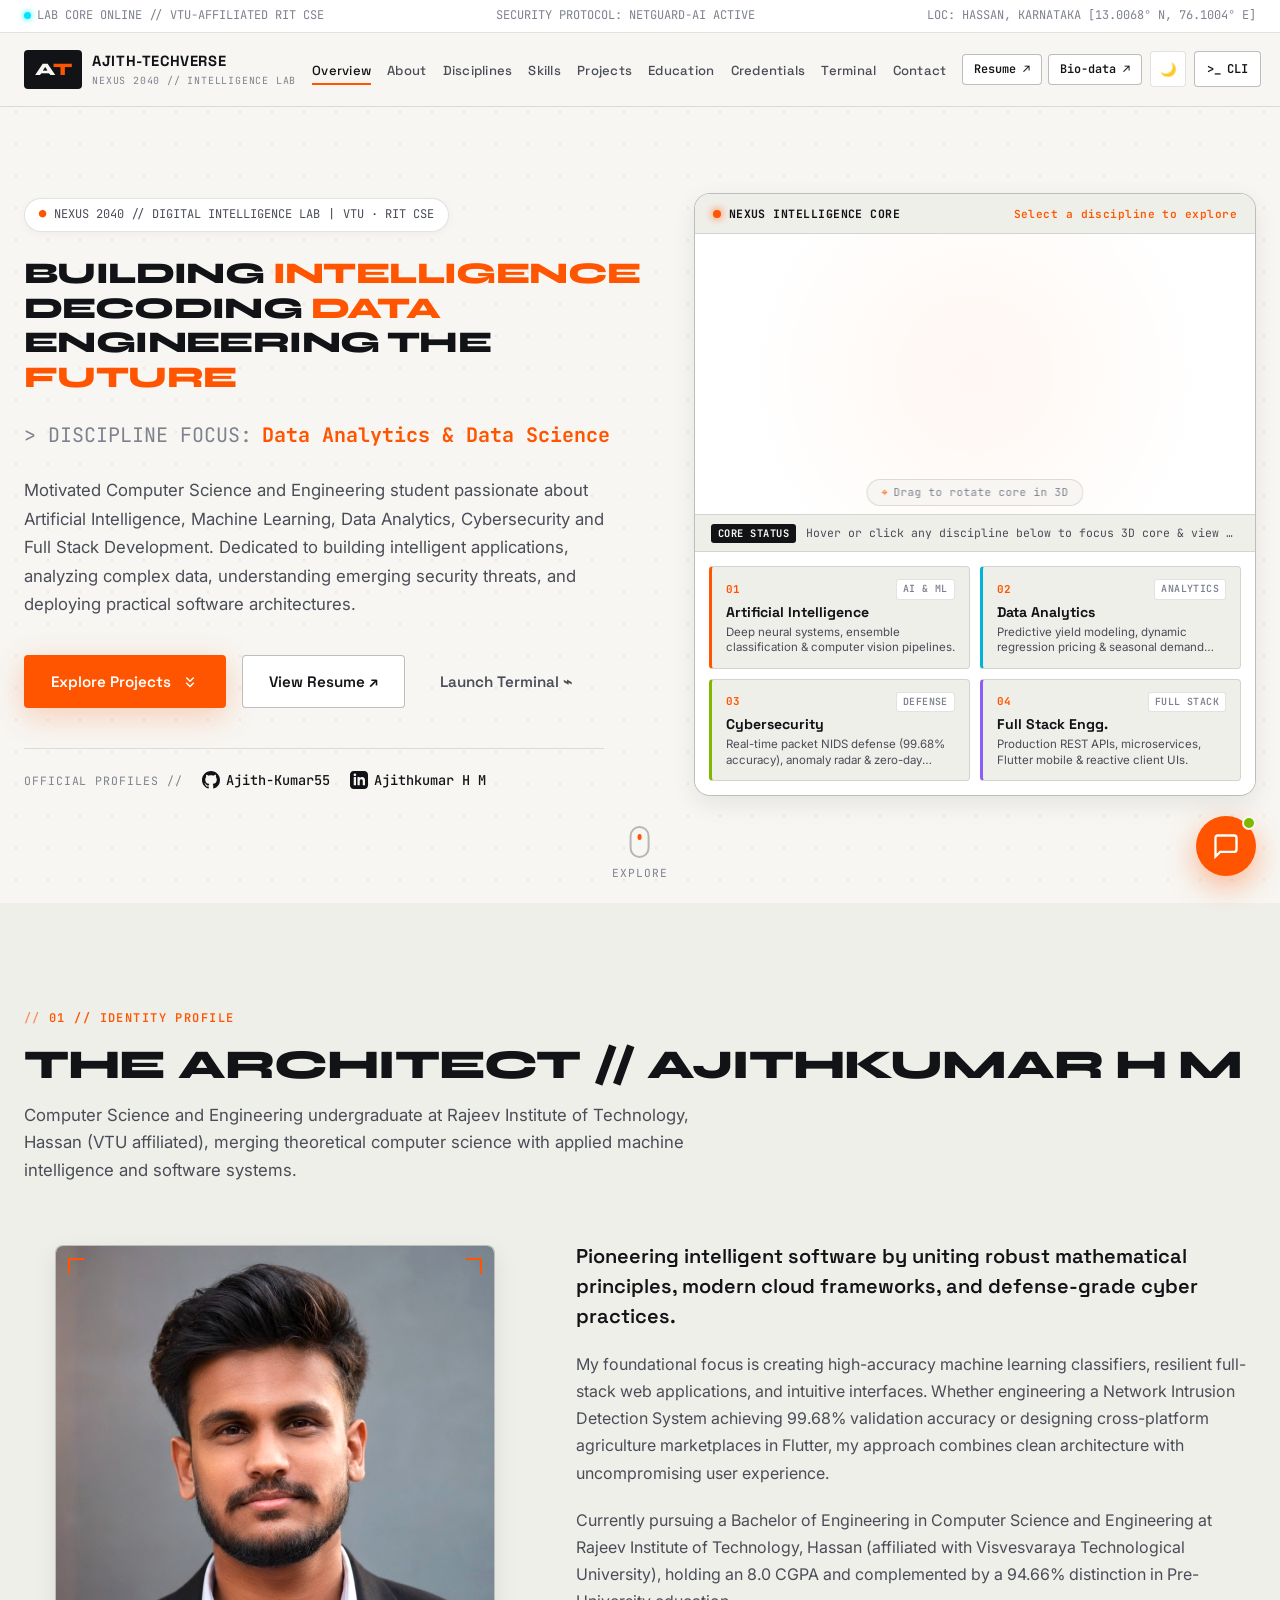
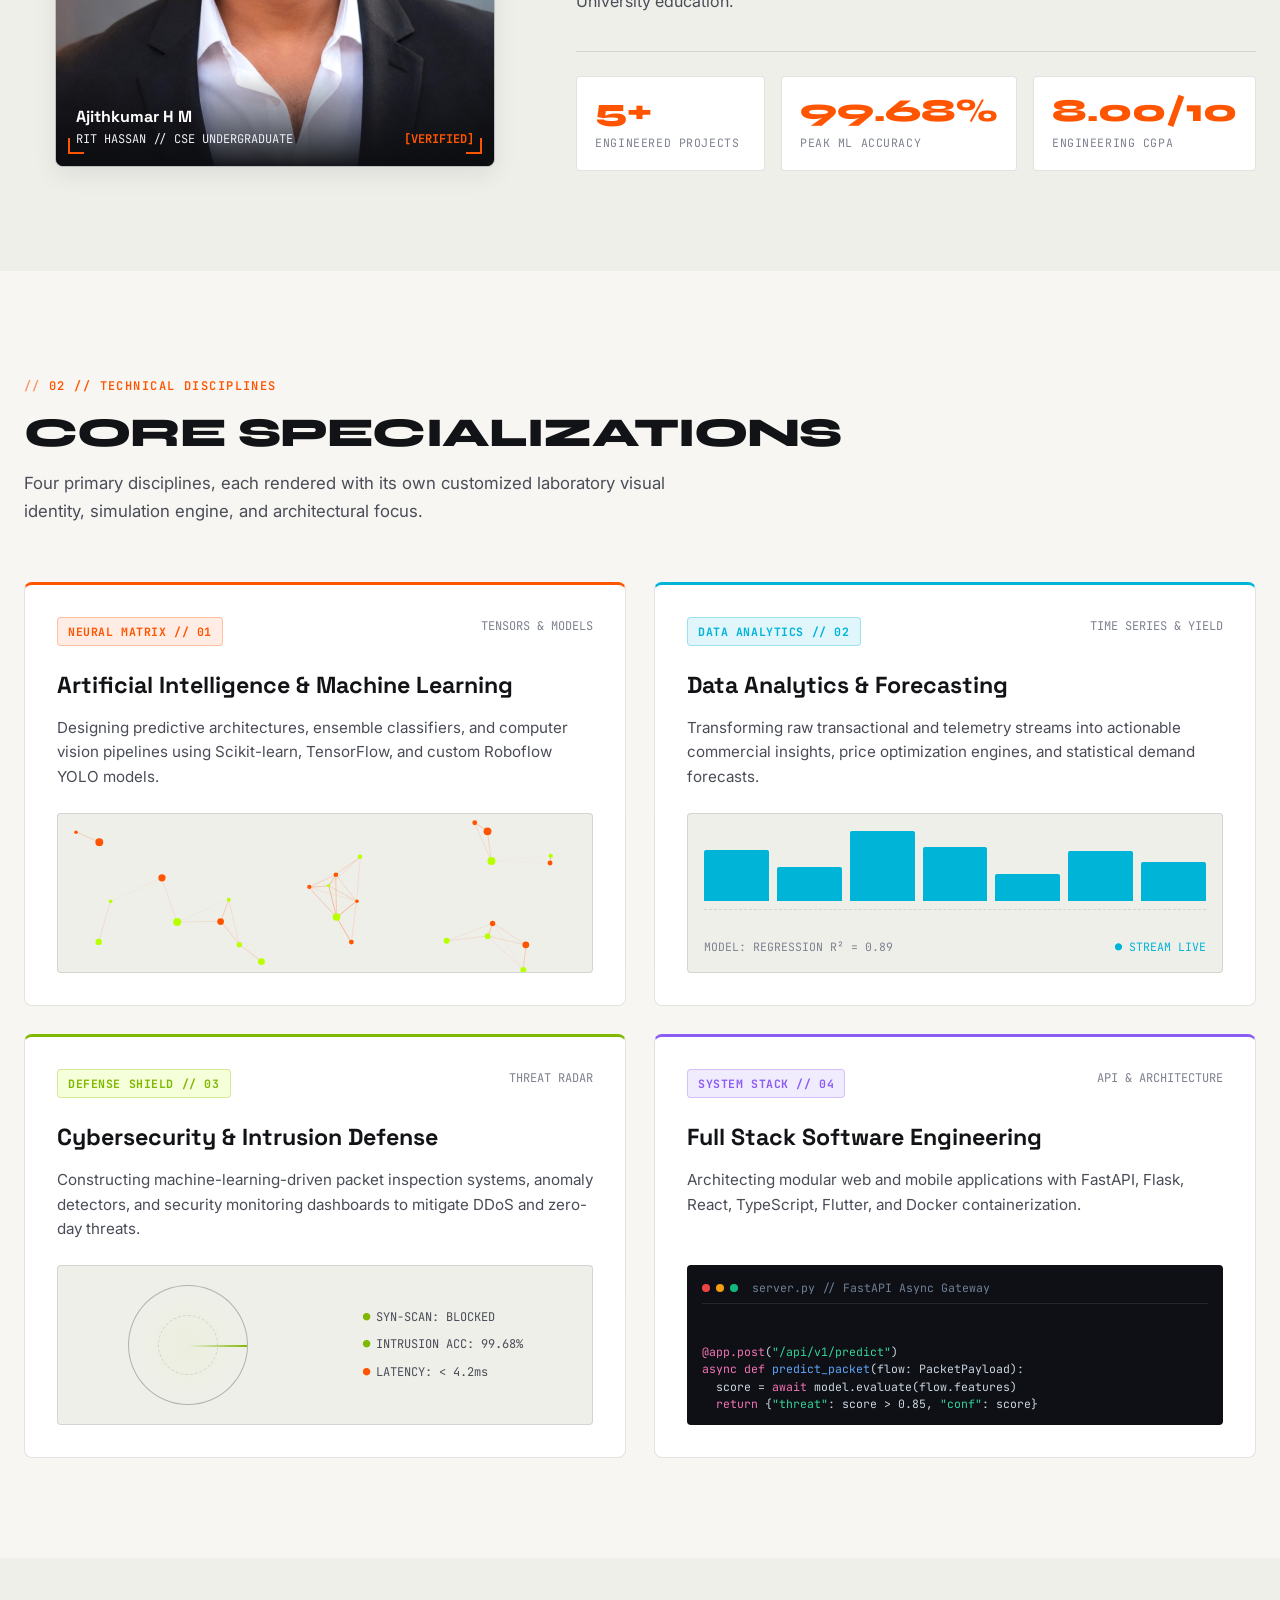
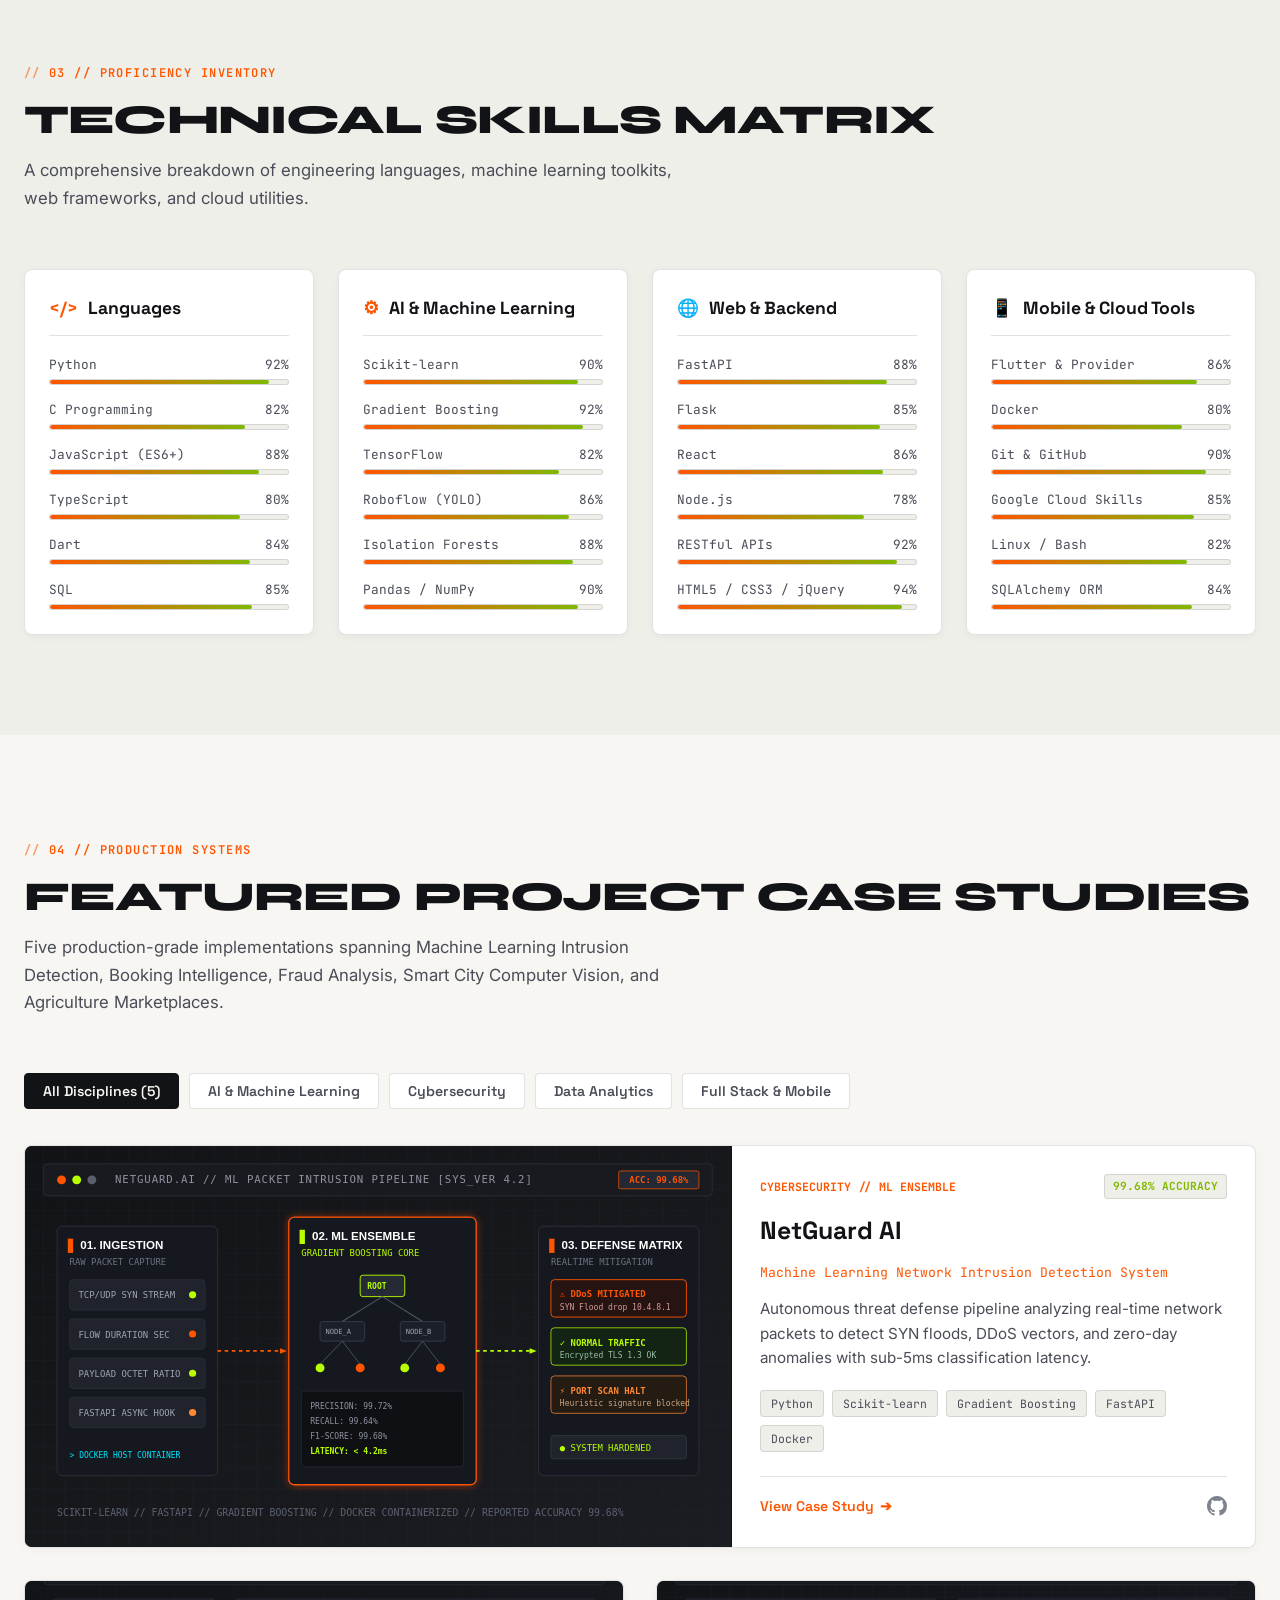
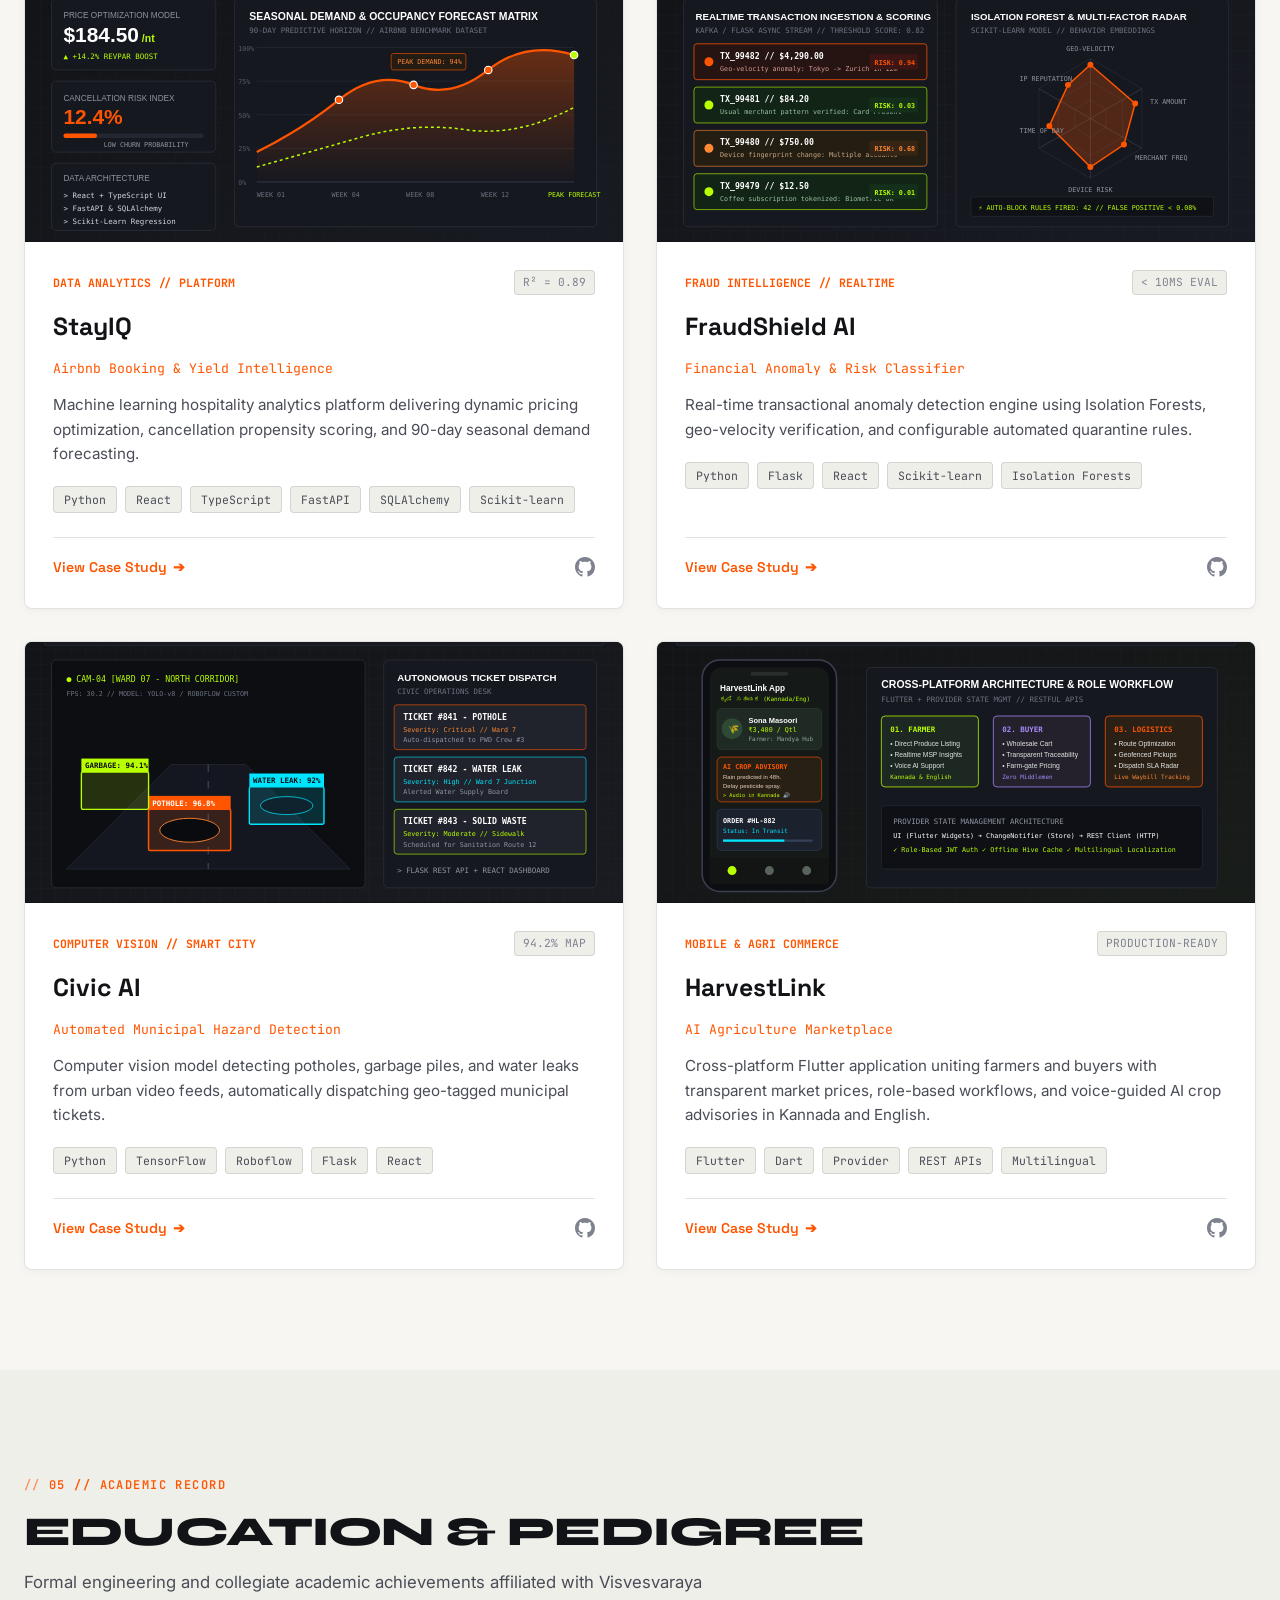
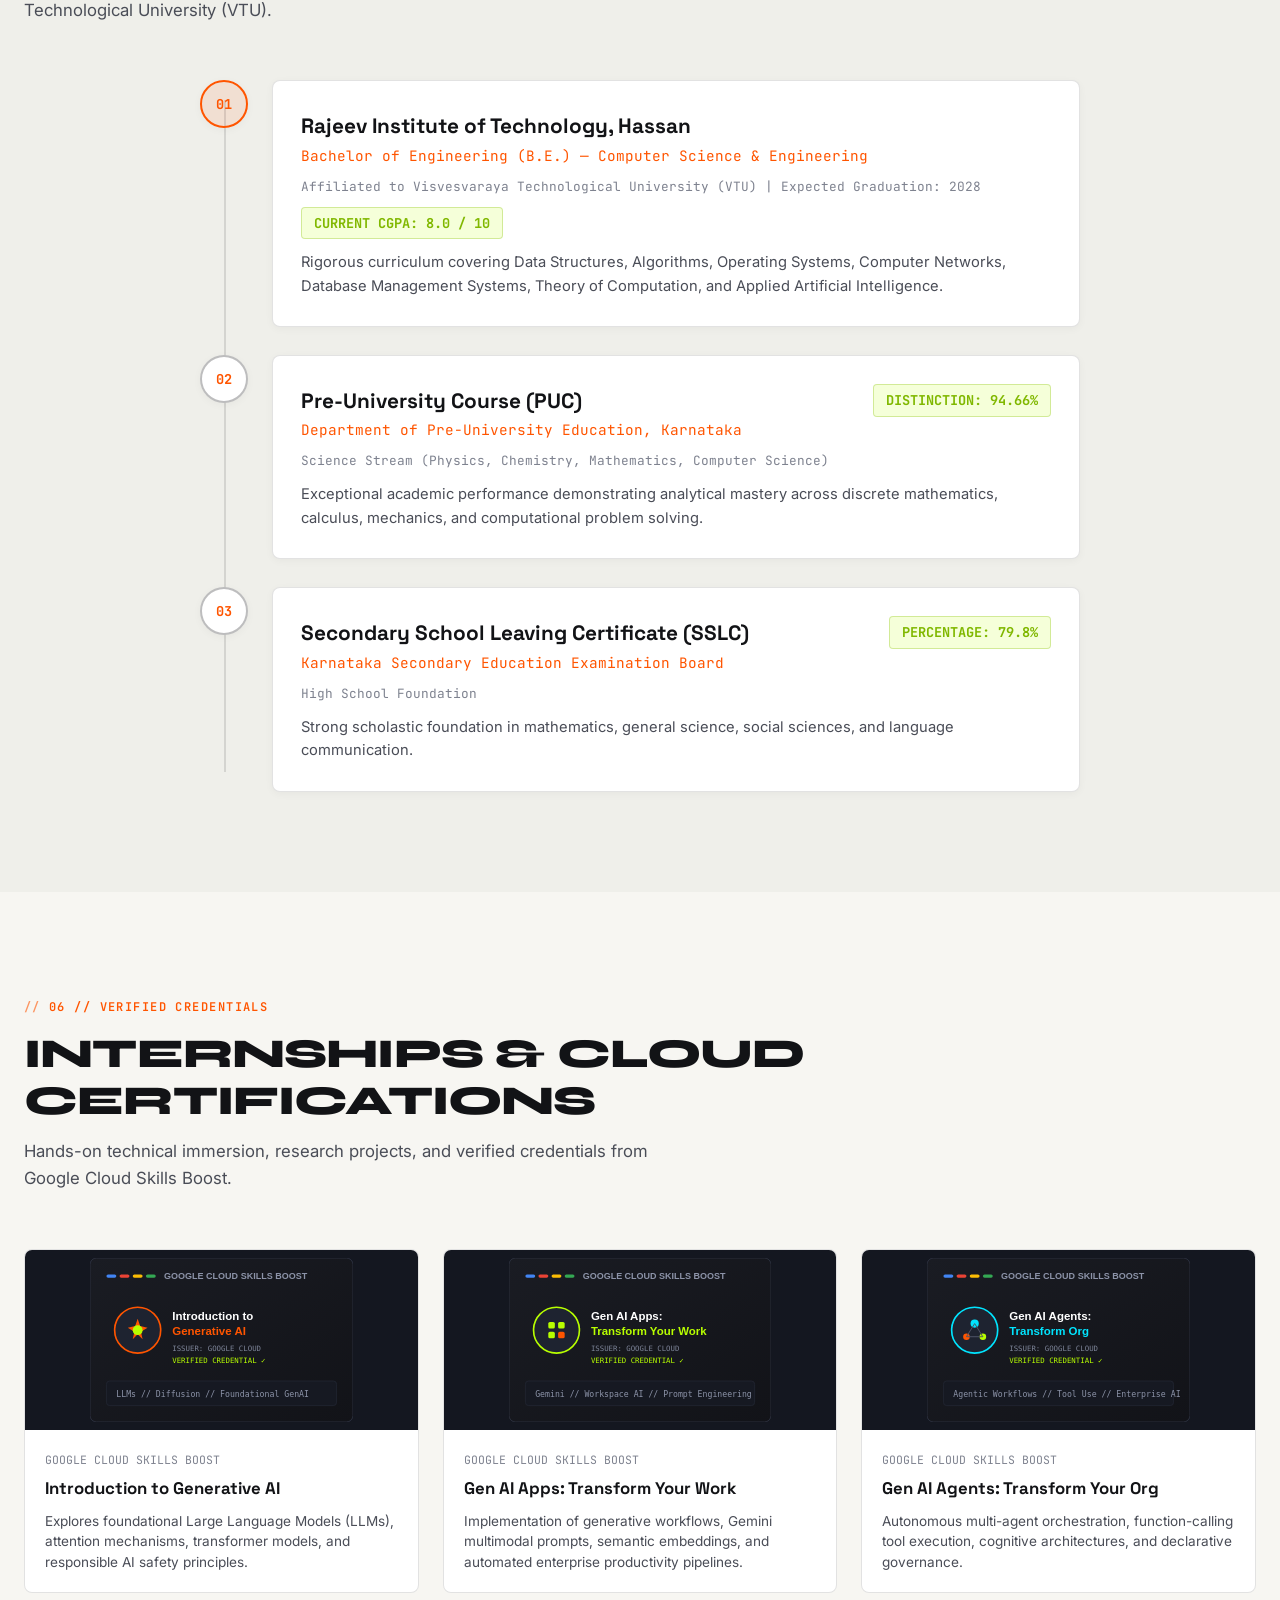
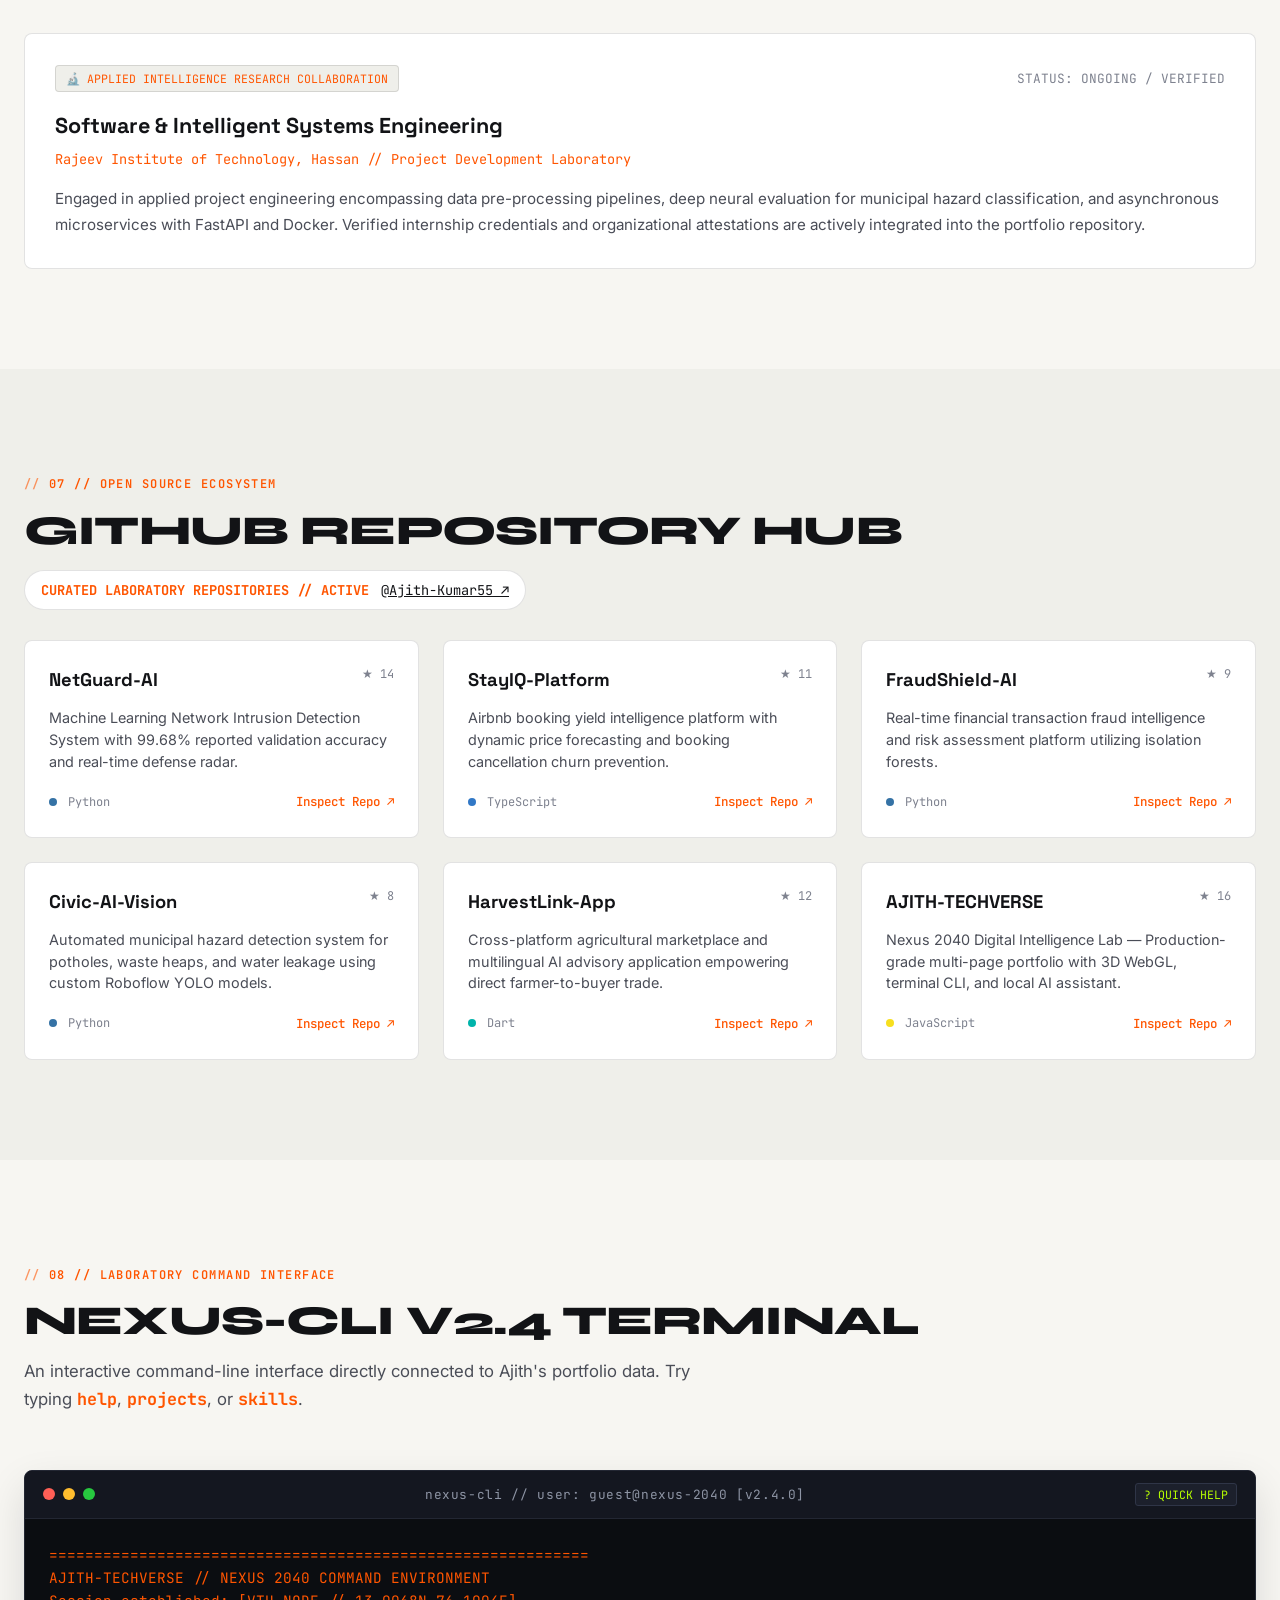
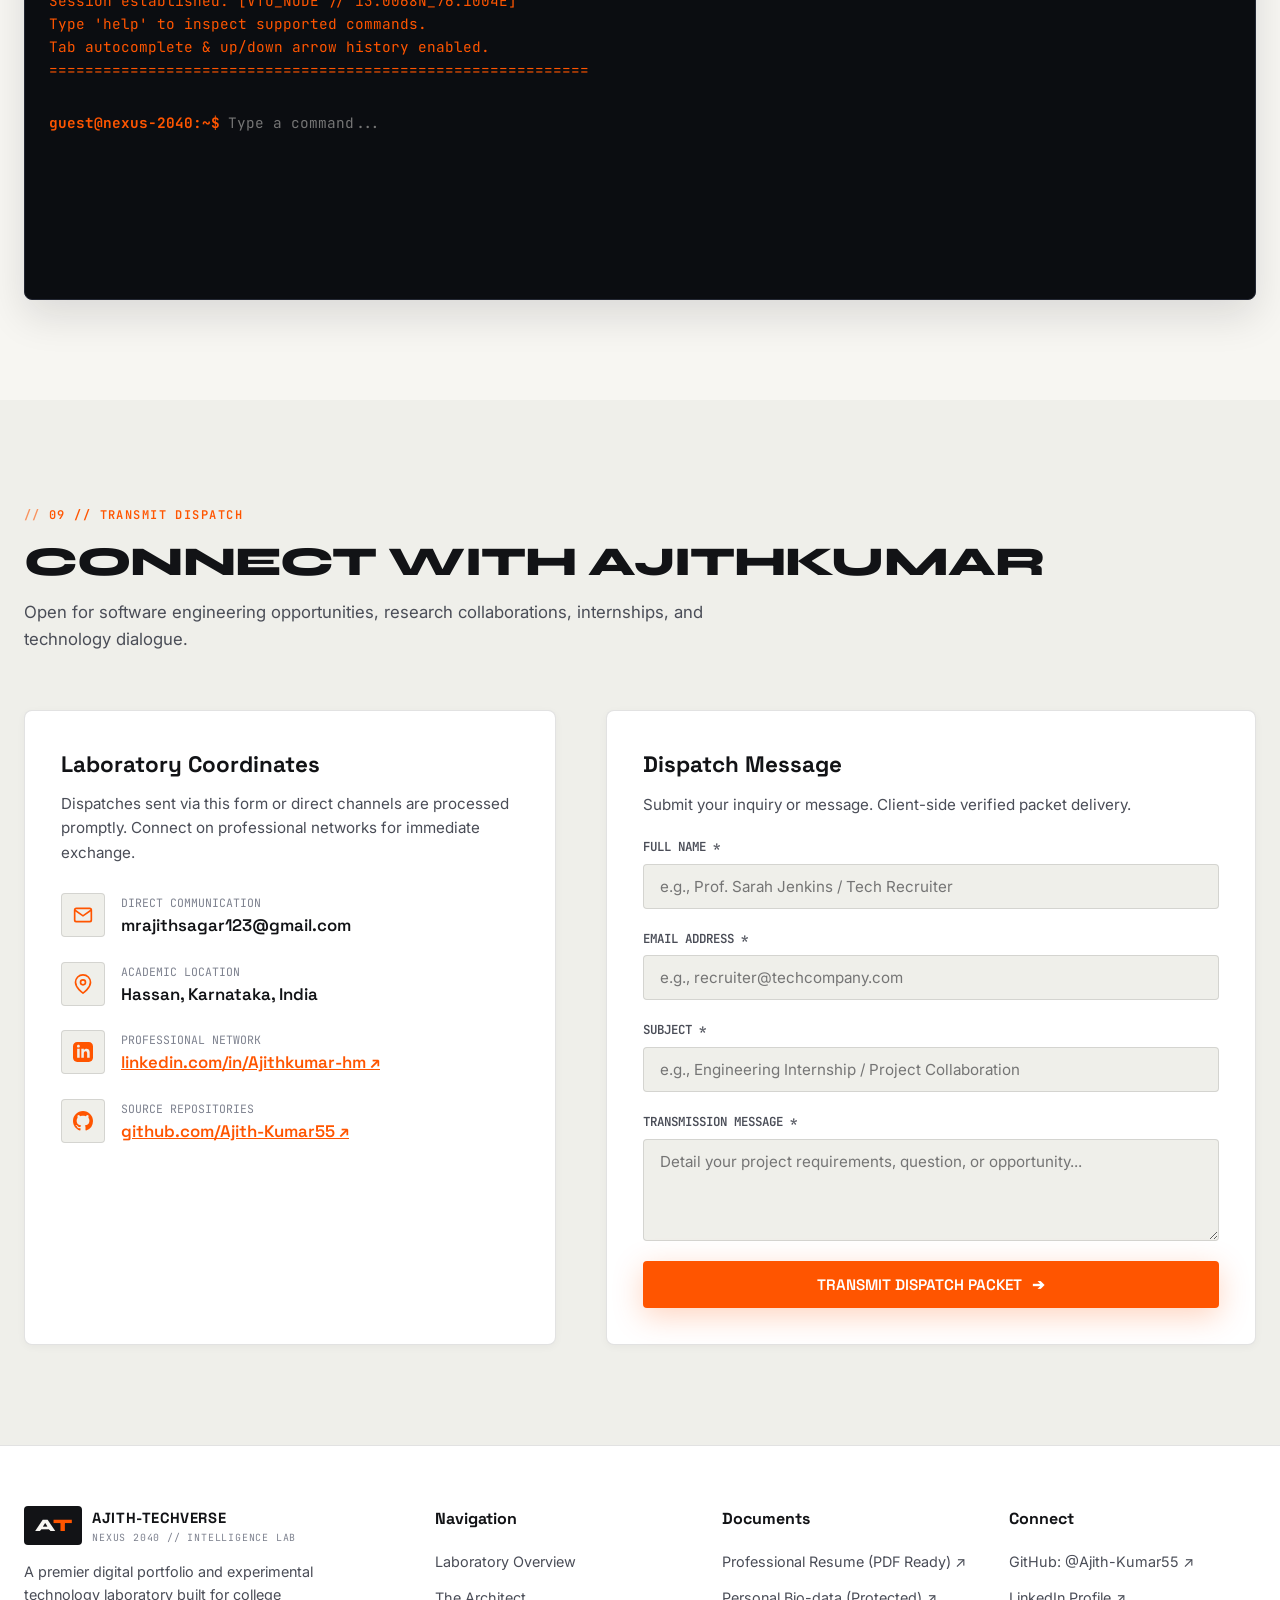
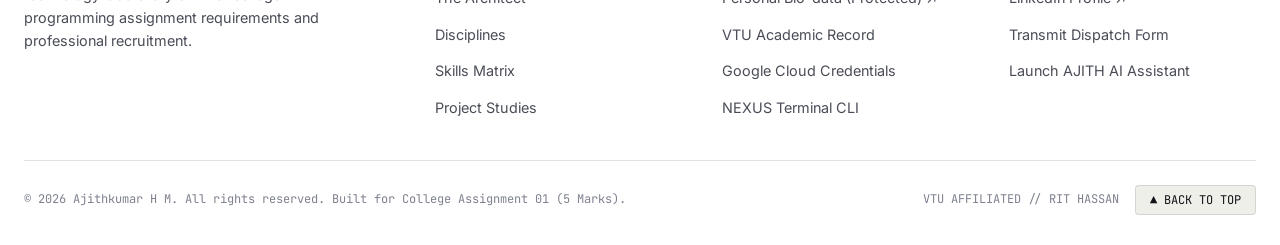
==== index.html @ c0a699c6 "Initial commit - AJITH-TECHVERSE portfolio" ====
<!DOCTYPE html>
<html lang="en" data-theme="light">
<head>
  <meta charset="UTF-8">
  <meta name="viewport" content="width=device-width, initial-scale=1.0">
  <title>AJITH-TECHVERSE // NEXUS 2040 – The Digital Intelligence Lab</title>
  <meta name="description" content="Portfolio of Ajithkumar H M — Computer Science Engineering Student specializing in AI & Machine Learning, Data Analytics, Cybersecurity, and Full Stack Development.">
  <meta name="author" content="Ajithkumar H M">
  <link rel="icon" href="data:image/svg+xml,<svg xmlns=%22http://www.w3.org/2000/svg%22 viewBox=%220 0 100 100%22><text y=%22.9em%22 font-size=%2290%22>⚡</text></svg>">

  <!-- Core Stylesheets -->
  <link rel="stylesheet" href="css/style.css">
  <link rel="stylesheet" href="css/responsive.css">
</head>
<body>

  <!-- Top Technical Laboratory Ribbon -->
  <aside class="top-lab-ribbon" aria-label="System status telemetry">
    <div class="container">
      <div class="lab-status-item">
        <span class="status-dot active"></span>
        <span>LAB CORE ONLINE // VTU-AFFILIATED RIT CSE</span>
      </div>
      <div class="lab-status-item">
        <span>SECURITY PROTOCOL: NETGUARD-AI ACTIVE</span>
      </div>
      <div class="lab-status-item">
        <span>LOC: HASSAN, KARNATAKA [13.0068° N, 76.1004° E]</span>
      </div>
    </div>
  </aside>

  <!-- Main Navigation Header -->
  <header class="site-nav">
    <div class="container">
      <a href="#overview" class="brand-logo" aria-label="Ajith-Techverse Home">
        <div class="brand-badge">A<span>T</span></div>
        <div class="brand-meta">
          <span class="brand-name">AJITH-TECHVERSE</span>
          <span class="brand-sub">NEXUS 2040 // INTELLIGENCE LAB</span>
        </div>
      </a>

      <!-- Desktop Navigation Menu -->
      <nav aria-label="Main Navigation">
        <ul class="nav-links">
          <li class="nav-item"><a href="#overview" class="active">Overview</a></li>
          <li class="nav-item"><a href="#about">About</a></li>
          <li class="nav-item"><a href="#specializations">Disciplines</a></li>
          <li class="nav-item"><a href="#skills">Skills</a></li>
          <li class="nav-item"><a href="#projects">Projects</a></li>
          <li class="nav-item"><a href="#education">Education</a></li>
          <li class="nav-item"><a href="#certifications">Credentials</a></li>
          <li class="nav-item"><a href="#terminal">Terminal</a></li>
          <li class="nav-item"><a href="#contact">Contact</a></li>
          <li class="nav-item mobile-only-doc"><a href="resume.html">Resume ↗</a></li>
          <li class="nav-item mobile-only-doc"><a href="biodata.html">Bio-data ↗</a></li>
        </ul>
      </nav>

      <!-- Action Utilities & Documents -->
      <div class="nav-actions">
        <div class="nav-docs-group">
          <a href="resume.html" class="nav-doc-btn" title="View Professional ATS Resume">Resume ↗</a>
          <a href="biodata.html" class="nav-doc-btn" title="View Personal Bio-data">Bio-data ↗</a>
        </div>

        <button type="button" class="theme-toggle-btn" aria-label="Toggle Dark/Light Theme">
          <span class="theme-icon">🌙</span>
        </button>

        <a href="#terminal" class="btn-terminal-quick" aria-label="Quick launch terminal">
          <span>&gt;_</span> CLI
        </a>

        <button type="button" class="mobile-nav-toggle" aria-label="Toggle navigation drawer" aria-expanded="false">
          <span></span>
          <span></span>
          <span></span>
        </button>
      </div>
    </div>
  </header>

  <main>
    <!-- ==========================================================================
         HERO SECTION: NEXUS 2040 CORE WITH INTERACTIVE INTELLIGENCE CORE
         ========================================================================== -->
    <section id="overview" class="hero-section">
      <div class="container">
        <div class="hero-grid">
          <!-- Left Column: Typography & CTAs -->
          <div class="hero-content">
            <div class="hero-indicator-badge">
              <span class="badge-icon">●</span>
              <span>NEXUS 2040 // DIGITAL INTELLIGENCE LAB</span>
              <span class="badge-sep">|</span>
              <span class="badge-meta">VTU · RIT CSE</span>
            </div>

            <h1 class="hero-headline">
              BUILDING <span class="highlight">INTELLIGENCE</span><br>
              DECODING <span class="highlight">DATA</span><br>
              ENGINEERING THE <span class="highlight">FUTURE</span>
            </h1>

            <!-- Animated Roles Display -->
            <div class="hero-roles-wrapper">
              <span class="role-prompt">&gt; DISCIPLINE FOCUS:</span>
              <span id="role-rotating-text" class="role-rotating-text">Artificial Intelligence &amp; Machine Learning</span>
            </div>

            <p class="hero-introduction">
              Motivated Computer Science and Engineering student passionate about Artificial Intelligence, Machine Learning, Data Analytics, Cybersecurity and Full Stack Development. Dedicated to building intelligent applications, analyzing complex data, understanding emerging security threats, and deploying practical software architectures.
            </p>

            <div class="hero-actions">
              <a href="#projects" class="btn btn-primary">
                <span>Explore Projects</span>
                <svg width="18" height="18" viewBox="0 0 24 24" fill="none" stroke="currentColor" stroke-width="2"><path d="M7 13l5 5 5-5M7 6l5 5 5-5"/></svg>
              </a>
              <a href="resume.html" class="btn btn-outline">
                <span>View Resume ↗</span>
              </a>
              <a href="#terminal" class="btn btn-ghost">
                <span>Launch Terminal ⌁</span>
              </a>
            </div>

            <!-- Social Media & External Profile Connectors -->
            <div class="hero-socials">
              <span class="hero-social-label">OFFICIAL PROFILES //</span>
              <a href="https://github.com/Ajith-Kumar55" target="_blank" rel="noopener" class="social-link" title="GitHub Repository Hub">
                <svg width="18" height="18" viewBox="0 0 24 24" fill="currentColor"><path d="M12 0C5.37 0 0 5.37 0 12c0 5.31 3.435 9.795 8.205 11.385.6.105.825-.255.825-.57 0-.285-.015-1.23-.015-2.235-3.015.555-3.795-.735-4.035-1.41-.135-.345-.72-1.41-1.23-1.695-.42-.225-1.02-.78-.015-.795.945-.015 1.62.87 1.845 1.23 1.08 1.815 2.805 1.305 3.495.99.105-.78.42-1.305.765-1.605-2.67-.3-5.46-1.335-5.46-5.925 0-1.305.465-2.385 1.23-3.225-.12-.3-.54-1.53.12-3.18 0 0 1.005-.315 3.3 1.23.96-.27 1.98-.405 3-.405s2.04.135 3 .405c2.295-1.56 3.3-1.23 3.3-1.23.66 1.65.24 2.88.12 3.18.765.84 1.23 1.905 1.23 3.225 0 4.605-2.805 5.625-5.475 5.925.435.375.81 1.095.81 2.22 0 1.605-.015 2.895-.015 3.3 0 .315.225.69.825.57A12.02 12.02 0 0024 12c0-6.63-5.37-12-12-12z"/></svg>
                <span>Ajith-Kumar55</span>
              </a>
              <a href="https://www.linkedin.com/in/Ajithkumar-hm-0744613a0" target="_blank" rel="noopener" class="social-link" title="LinkedIn Profile">
                <svg width="18" height="18" viewBox="0 0 24 24" fill="currentColor"><path d="M19 0h-14c-2.761 0-5 2.239-5 5v14c0 2.761 2.239 5 5 5h14c2.762 0 5-2.239 5-5v-14c0-2.761-2.238-5-5-5zm-11 19h-3v-11h3v11zm-1.5-12.268c-.966 0-1.75-.79-1.75-1.764s.784-1.764 1.75-1.764 1.75.79 1.75 1.764-.783 1.764-1.75 1.764zm13.5 12.268h-3v-5.604c0-3.368-4-3.113-4 0v5.604h-3v-11h3v1.765c1.396-2.586 7-2.777 7 2.476v6.759z"/></svg>
                <span>Ajithkumar H M</span>
              </a>
            </div>
          </div>

          <!-- Right Column: Interactive Intelligence Core 3D Architecture -->
          <div class="hero-visual-col">
            <div class="intelligence-core-wrapper">
              <div class="core-header-banner">
                <div class="core-title-group">
                  <span class="core-beacon"></span>
                  <span class="core-title">NEXUS INTELLIGENCE CORE</span>
                </div>
                <span class="core-instruction">Select a discipline to explore</span>
              </div>

              <!-- Dedicated 3D WebGL Canvas Viewport (Unblocked) -->
              <div id="three-hero-container" class="three-canvas-container">
                <canvas id="three-hero-canvas"></canvas>
                <div class="core-interaction-bar">
                  <span class="hint-icon">⌖</span>
                  <span class="hint-text">Drag to rotate core in 3D</span>
                </div>
              </div>

              <!-- Active Discipline Telemetry Bar -->
              <div class="core-active-status-bar" id="core-active-status-bar">
                <span class="status-indicator-tag" id="core-status-tag">CORE STATUS</span>
                <span class="status-indicator-text" id="core-status-text">Hover or click any discipline below to focus 3D core &amp; view architecture</span>
              </div>

              <!-- 4 Information Cards Grid: Clear spacing, high contrast, zero overlap -->
              <div class="core-disciplines-grid" role="region" aria-label="Four Core Technical Disciplines">
                <!-- Node 1: AI & ML -->
                <div class="core-discipline-card disc-ai" data-sector="0" tabindex="0" role="button" aria-label="Explore Artificial Intelligence and Machine Learning discipline">
                  <div class="disc-card-top">
                    <span class="disc-num">01</span>
                    <span class="disc-badge">AI &amp; ML</span>
                  </div>
                  <div class="disc-title">Artificial Intelligence</div>
                  <p class="disc-desc">Deep neural systems, ensemble classification &amp; computer vision pipelines.</p>
                </div>

                <!-- Node 2: Data Analytics -->
                <div class="core-discipline-card disc-analytics" data-sector="1" tabindex="0" role="button" aria-label="Explore Data Analytics discipline">
                  <div class="disc-card-top">
                    <span class="disc-num">02</span>
                    <span class="disc-badge">ANALYTICS</span>
                  </div>
                  <div class="disc-title">Data Analytics</div>
                  <p class="disc-desc">Predictive yield modeling, dynamic regression pricing &amp; seasonal demand curves.</p>
                </div>

                <!-- Node 3: Cybersecurity -->
                <div class="core-discipline-card disc-cyber" data-sector="2" tabindex="0" role="button" aria-label="Explore Cybersecurity discipline">
                  <div class="disc-card-top">
                    <span class="disc-num">03</span>
                    <span class="disc-badge">DEFENSE</span>
                  </div>
                  <div class="disc-title">Cybersecurity</div>
                  <p class="disc-desc">Real-time packet NIDS defense (99.68% accuracy), anomaly radar &amp; zero-day mitigation.</p>
                </div>

                <!-- Node 4: Full Stack -->
                <div class="core-discipline-card disc-fullstack" data-sector="3" tabindex="0" role="button" aria-label="Explore Full Stack Development discipline">
                  <div class="disc-card-top">
                    <span class="disc-num">04</span>
                    <span class="disc-badge">FULL STACK</span>
                  </div>
                  <div class="disc-title">Full Stack Engg.</div>
                  <p class="disc-desc">Production REST APIs, microservices, Flutter mobile &amp; reactive client UIs.</p>
                </div>
              </div>
            </div>
          </div>
        </div>
      </div>

      <div class="scroll-indicator">
        <div class="scroll-wheel"></div>
        <span>EXPLORE</span>
      </div>
    </section>

    <!-- ==========================================================================
         ABOUT SECTION: THE ARCHITECT (FEATURING USER'S VERIFIED PHOTO)
         ========================================================================== -->
    <section id="about" class="section-pad alt-bg">
      <div class="container">
        <div class="section-header">
          <span class="section-kicker">01 // IDENTITY PROFILE</span>
          <h2 class="section-title">THE ARCHITECT // AJITHKUMAR H M</h2>
          <p class="section-desc">
            Computer Science and Engineering undergraduate at Rajeev Institute of Technology, Hassan (VTU affiliated), merging theoretical computer science with applied machine intelligence and software systems.
          </p>
        </div>

        <div class="about-grid">
          <!-- Professional Viewfinder Photograph Frame -->
          <div class="about-photo-wrapper">
            <div class="photo-viewfinder">
              <span class="viewfinder-corner tl"></span>
              <span class="viewfinder-corner tr"></span>
              <span class="viewfinder-corner bl"></span>
              <span class="viewfinder-corner br"></span>
              <img src="assets/images/ajith-photo.jpg" alt="Ajithkumar H M – Professional Portrait in Suit" width="440" height="520">
              <div class="photo-caption-hud">
                <div>
                  <div class="name">Ajithkumar H M</div>
                  <span>RIT HASSAN // CSE UNDERGRADUATE</span>
                </div>
                <div style="text-align:right;">
                  <span style="color:var(--accent-orange); font-weight:bold;">[VERIFIED]</span>
                </div>
              </div>
            </div>
          </div>

          <!-- Narrative & Laboratory Metrics -->
          <div class="about-narrative">
            <h3 class="about-lead">
              Pioneering intelligent software by uniting robust mathematical principles, modern cloud frameworks, and defense-grade cyber practices.
            </h3>
            <p class="about-text">
              My foundational focus is creating high-accuracy machine learning classifiers, resilient full-stack web applications, and intuitive interfaces. Whether engineering a Network Intrusion Detection System achieving 99.68% validation accuracy or designing cross-platform agriculture marketplaces in Flutter, my approach combines clean architecture with uncompromising user experience.
            </p>
            <p class="about-text">
              Currently pursuing a Bachelor of Engineering in Computer Science and Engineering at Rajeev Institute of Technology, Hassan (affiliated with Visvesvaraya Technological University), holding an 8.0 CGPA and complemented by a 94.66% distinction in Pre-University education.
            </p>

            <!-- Metrics Grid -->
            <div class="about-metrics-grid">
              <div class="metric-card">
                <div class="metric-val counter-val" data-target="5" data-suffix="+">0</div>
                <div class="metric-label">Engineered Projects</div>
              </div>
              <div class="metric-card">
                <div class="metric-val counter-val" data-target="99.68" data-float="true" data-suffix="%">0</div>
                <div class="metric-label">Peak ML Accuracy</div>
              </div>
              <div class="metric-card">
                <div class="metric-val counter-val" data-target="8.0" data-float="true" data-suffix="/10">0</div>
                <div class="metric-label">Engineering CGPA</div>
              </div>
            </div>
          </div>
        </div>
      </div>
    </section>

    <!-- ==========================================================================
         PROFESSIONAL SPECIALIZATIONS (4 DISTINCT VISUAL IDENTITIES)
         ========================================================================== -->
    <section id="specializations" class="section-pad">
      <div class="container">
        <div class="section-header">
          <span class="section-kicker">02 // TECHNICAL DISCIPLINES</span>
          <h2 class="section-title">CORE SPECIALIZATIONS</h2>
          <p class="section-desc">
            Four primary disciplines, each rendered with its own customized laboratory visual identity, simulation engine, and architectural focus.
          </p>
        </div>

        <div class="specializations-grid">
          <!-- SPEC 1: AI & Machine Learning -->
          <article class="spec-card ai-ml">
            <div>
              <div class="spec-card-header">
                <span class="spec-badge">NEURAL MATRIX // 01</span>
                <span style="font-family:var(--font-mono); font-size:0.75rem; color:var(--text-muted);">TENSORS &amp; MODELS</span>
              </div>
              <h3 class="spec-title">Artificial Intelligence &amp; Machine Learning</h3>
              <p class="spec-desc">
                Designing predictive architectures, ensemble classifiers, and computer vision pipelines using Scikit-learn, TensorFlow, and custom Roboflow YOLO models.
              </p>
            </div>
            <!-- Interactive Neural Network Canvas -->
            <div class="spec-visual-ai">
              <canvas id="ai-neural-canvas"></canvas>
            </div>
          </article>

          <!-- SPEC 2: Data Analytics & Data Science -->
          <article class="spec-card data-analytics">
            <div>
              <div class="spec-card-header">
                <span class="spec-badge">DATA ANALYTICS // 02</span>
                <span style="font-family:var(--font-mono); font-size:0.75rem; color:var(--text-muted);">TIME SERIES &amp; YIELD</span>
              </div>
              <h3 class="spec-title">Data Analytics &amp; Forecasting</h3>
              <p class="spec-desc">
                Transforming raw transactional and telemetry streams into actionable commercial insights, price optimization engines, and statistical demand forecasts.
              </p>
            </div>
            <!-- Live Interactive Chart & Metrics Stream -->
            <div class="spec-visual-analytics">
              <div class="analytics-sparkline-row">
                <div class="spark-bar" style="height: 35px;" title="Week 1: 42k"></div>
                <div class="spark-bar" style="height: 55px;" title="Week 2: 68k"></div>
                <div class="spark-bar" style="height: 48px;" title="Week 3: 59k"></div>
                <div class="spark-bar" style="height: 72px;" title="Week 4: 84k"></div>
                <div class="spark-bar" style="height: 60px;" title="Week 5: 71k"></div>
                <div class="spark-bar" style="height: 85px;" title="Week 6: 96k"></div>
                <div class="spark-bar" style="height: 78px;" title="Week 7: 90k"></div>
              </div>
              <div class="analytics-meta-row">
                <span>MODEL: REGRESSION R² = 0.89</span>
                <span style="color:#00B4D8;">● STREAM LIVE</span>
              </div>
            </div>
          </article>

          <!-- SPEC 3: Cybersecurity & Network Security -->
          <article class="spec-card cybersecurity">
            <div>
              <div class="spec-card-header">
                <span class="spec-badge">DEFENSE SHIELD // 03</span>
                <span style="font-family:var(--font-mono); font-size:0.75rem; color:var(--text-muted);">THREAT RADAR</span>
              </div>
              <h3 class="spec-title">Cybersecurity &amp; Intrusion Defense</h3>
              <p class="spec-desc">
                Constructing machine-learning-driven packet inspection systems, anomaly detectors, and security monitoring dashboards to mitigate DDoS and zero-day threats.
              </p>
            </div>
            <!-- Threat Radar Sweep Visualization -->
            <div class="spec-visual-cyber">
              <div class="radar-sweep-container">
                <div class="radar-hand"></div>
              </div>
              <div class="cyber-telemetry">
                <div class="cyber-telemetry-item"><span style="color:var(--accent-lime);">●</span> SYN-SCAN: BLOCKED</div>
                <div class="cyber-telemetry-item"><span style="color:var(--accent-lime);">●</span> INTRUSION ACC: 99.68%</div>
                <div class="cyber-telemetry-item"><span style="color:var(--accent-orange);">●</span> LATENCY: &lt; 4.2ms</div>
              </div>
            </div>
          </article>

          <!-- SPEC 4: Full Stack Development -->
          <article class="spec-card full-stack">
            <div>
              <div class="spec-card-header">
                <span class="spec-badge">SYSTEM STACK // 04</span>
                <span style="font-family:var(--font-mono); font-size:0.75rem; color:var(--text-muted);">API &amp; ARCHITECTURE</span>
              </div>
              <h3 class="spec-title">Full Stack Software Engineering</h3>
              <p class="spec-desc">
                Architecting modular web and mobile applications with FastAPI, Flask, React, TypeScript, Flutter, and Docker containerization.
              </p>
            </div>
            <!-- Interactive Code Editor Interface -->
            <div class="spec-visual-fullstack">
              <div class="code-titlebar">
                <span class="code-dot red"></span>
                <span class="code-dot yellow"></span>
                <span class="code-dot green"></span>
                <span style="margin-left: 8px;">server.py // FastAPI Async Gateway</span>
              </div>
              <div class="code-lines">
                <span class="code-keyword">@app.post</span>(<span class="code-str">"/api/v1/predict"</span>)<br>
                <span class="code-keyword">async def</span> <span class="code-func">predict_packet</span>(flow: PacketPayload):<br>
                &nbsp;&nbsp;score = <span class="code-keyword">await</span> model.evaluate(flow.features)<br>
                &nbsp;&nbsp;<span class="code-keyword">return</span> {<span class="code-str">"threat"</span>: score &gt; 0.85, <span class="code-str">"conf"</span>: score}
              </div>
            </div>
          </article>
        </div>
      </div>
    </section>

    <!-- ==========================================================================
         TECHNICAL SKILLS MATRIX
         ========================================================================== -->
    <section id="skills" class="section-pad alt-bg">
      <div class="container">
        <div class="section-header">
          <span class="section-kicker">03 // PROFICIENCY INVENTORY</span>
          <h2 class="section-title">TECHNICAL SKILLS MATRIX</h2>
          <p class="section-desc">
            A comprehensive breakdown of engineering languages, machine learning toolkits, web frameworks, and cloud utilities.
          </p>
        </div>

        <div class="skills-container">
          <!-- Category 1: Languages -->
          <div class="skill-category-card">
            <div class="skill-category-header">
              <span style="color:var(--accent-orange);">&lt;/&gt;</span>
              <span>Languages</span>
            </div>
            <div class="skill-items-list">
              <div class="skill-item">
                <div class="skill-info-row"><span>Python</span><span>92%</span></div>
                <div class="skill-progress-track"><div class="skill-progress-fill" style="width: 92%;"></div></div>
              </div>
              <div class="skill-item">
                <div class="skill-info-row"><span>C Programming</span><span>82%</span></div>
                <div class="skill-progress-track"><div class="skill-progress-fill" style="width: 82%;"></div></div>
              </div>
              <div class="skill-item">
                <div class="skill-info-row"><span>JavaScript (ES6+)</span><span>88%</span></div>
                <div class="skill-progress-track"><div class="skill-progress-fill" style="width: 88%;"></div></div>
              </div>
              <div class="skill-item">
                <div class="skill-info-row"><span>TypeScript</span><span>80%</span></div>
                <div class="skill-progress-track"><div class="skill-progress-fill" style="width: 80%;"></div></div>
              </div>
              <div class="skill-item">
                <div class="skill-info-row"><span>Dart</span><span>84%</span></div>
                <div class="skill-progress-track"><div class="skill-progress-fill" style="width: 84%;"></div></div>
              </div>
              <div class="skill-item">
                <div class="skill-info-row"><span>SQL</span><span>85%</span></div>
                <div class="skill-progress-track"><div class="skill-progress-fill" style="width: 85%;"></div></div>
              </div>
            </div>
          </div>

          <!-- Category 2: Machine Learning & AI -->
          <div class="skill-category-card">
            <div class="skill-category-header">
              <span style="color:var(--accent-orange);">⚙</span>
              <span>AI &amp; Machine Learning</span>
            </div>
            <div class="skill-items-list">
              <div class="skill-item">
                <div class="skill-info-row"><span>Scikit-learn</span><span>90%</span></div>
                <div class="skill-progress-track"><div class="skill-progress-fill" style="width: 90%;"></div></div>
              </div>
              <div class="skill-item">
                <div class="skill-info-row"><span>Gradient Boosting</span><span>92%</span></div>
                <div class="skill-progress-track"><div class="skill-progress-fill" style="width: 92%;"></div></div>
              </div>
              <div class="skill-item">
                <div class="skill-info-row"><span>TensorFlow</span><span>82%</span></div>
                <div class="skill-progress-track"><div class="skill-progress-fill" style="width: 82%;"></div></div>
              </div>
              <div class="skill-item">
                <div class="skill-info-row"><span>Roboflow (YOLO)</span><span>86%</span></div>
                <div class="skill-progress-track"><div class="skill-progress-fill" style="width: 86%;"></div></div>
              </div>
              <div class="skill-item">
                <div class="skill-info-row"><span>Isolation Forests</span><span>88%</span></div>
                <div class="skill-progress-track"><div class="skill-progress-fill" style="width: 88%;"></div></div>
              </div>
              <div class="skill-item">
                <div class="skill-info-row"><span>Pandas / NumPy</span><span>90%</span></div>
                <div class="skill-progress-track"><div class="skill-progress-fill" style="width: 90%;"></div></div>
              </div>
            </div>
          </div>

          <!-- Category 3: Web & Backend -->
          <div class="skill-category-card">
            <div class="skill-category-header">
              <span style="color:var(--accent-orange);">🌐</span>
              <span>Web &amp; Backend</span>
            </div>
            <div class="skill-items-list">
              <div class="skill-item">
                <div class="skill-info-row"><span>FastAPI</span><span>88%</span></div>
                <div class="skill-progress-track"><div class="skill-progress-fill" style="width: 88%;"></div></div>
              </div>
              <div class="skill-item">
                <div class="skill-info-row"><span>Flask</span><span>85%</span></div>
                <div class="skill-progress-track"><div class="skill-progress-fill" style="width: 85%;"></div></div>
              </div>
              <div class="skill-item">
                <div class="skill-info-row"><span>React</span><span>86%</span></div>
                <div class="skill-progress-track"><div class="skill-progress-fill" style="width: 86%;"></div></div>
              </div>
              <div class="skill-item">
                <div class="skill-info-row"><span>Node.js</span><span>78%</span></div>
                <div class="skill-progress-track"><div class="skill-progress-fill" style="width: 78%;"></div></div>
              </div>
              <div class="skill-item">
                <div class="skill-info-row"><span>RESTful APIs</span><span>92%</span></div>
                <div class="skill-progress-track"><div class="skill-progress-fill" style="width: 92%;"></div></div>
              </div>
              <div class="skill-item">
                <div class="skill-info-row"><span>HTML5 / CSS3 / jQuery</span><span>94%</span></div>
                <div class="skill-progress-track"><div class="skill-progress-fill" style="width: 94%;"></div></div>
              </div>
            </div>
          </div>

          <!-- Category 4: Mobile & Cloud -->
          <div class="skill-category-card">
            <div class="skill-category-header">
              <span style="color:var(--accent-orange);">📱</span>
              <span>Mobile &amp; Cloud Tools</span>
            </div>
            <div class="skill-items-list">
              <div class="skill-item">
                <div class="skill-info-row"><span>Flutter &amp; Provider</span><span>86%</span></div>
                <div class="skill-progress-track"><div class="skill-progress-fill" style="width: 86%;"></div></div>
              </div>
              <div class="skill-item">
                <div class="skill-info-row"><span>Docker</span><span>80%</span></div>
                <div class="skill-progress-track"><div class="skill-progress-fill" style="width: 80%;"></div></div>
              </div>
              <div class="skill-item">
                <div class="skill-info-row"><span>Git &amp; GitHub</span><span>90%</span></div>
                <div class="skill-progress-track"><div class="skill-progress-fill" style="width: 90%;"></div></div>
              </div>
              <div class="skill-item">
                <div class="skill-info-row"><span>Google Cloud Skills</span><span>85%</span></div>
                <div class="skill-progress-track"><div class="skill-progress-fill" style="width: 85%;"></div></div>
              </div>
              <div class="skill-item">
                <div class="skill-info-row"><span>Linux / Bash</span><span>82%</span></div>
                <div class="skill-progress-track"><div class="skill-progress-fill" style="width: 82%;"></div></div>
              </div>
              <div class="skill-item">
                <div class="skill-info-row"><span>SQLAlchemy ORM</span><span>84%</span></div>
                <div class="skill-progress-track"><div class="skill-progress-fill" style="width: 84%;"></div></div>
              </div>
            </div>
          </div>
        </div>
      </div>
    </section>

    <!-- ==========================================================================
         FEATURED PROJECTS & CASE STUDIES (ALL 5 PROJECTS)
         ========================================================================== -->
    <section id="projects" class="section-pad">
      <div class="container">
        <div class="section-header">
          <span class="section-kicker">04 // PRODUCTION SYSTEMS</span>
          <h2 class="section-title">FEATURED PROJECT CASE STUDIES</h2>
          <p class="section-desc">
            Five production-grade implementations spanning Machine Learning Intrusion Detection, Booking Intelligence, Fraud Analysis, Smart City Computer Vision, and Agriculture Marketplaces.
          </p>
        </div>

        <!-- Filter Bar (jQuery Powered) -->
        <div class="projects-filter-bar">
          <button type="button" class="filter-btn active" data-filter="all">All Disciplines (5)</button>
          <button type="button" class="filter-btn" data-filter="ai">AI &amp; Machine Learning</button>
          <button type="button" class="filter-btn" data-filter="cyber">Cybersecurity</button>
          <button type="button" class="filter-btn" data-filter="analytics">Data Analytics</button>
          <button type="button" class="filter-btn" data-filter="fullstack">Full Stack &amp; Mobile</button>
        </div>

        <div class="projects-grid">
          <!-- PROJECT 1: NetGuard AI (Featured Wide Card) -->
          <article class="project-card featured-wide" data-category="ai cyber">
            <div class="project-thumb-wrapper">
              <img src="assets/images/project-netguard.svg" alt="NetGuard AI Architecture Diagram" width="800" height="450">
            </div>
            <div class="project-card-body">
              <div>
                <div class="project-meta-top">
                  <span class="project-category-tag">CYBERSECURITY // ML ENSEMBLE</span>
                  <span class="project-status-tag" style="color:var(--accent-lime); font-weight:bold;">99.68% ACCURACY</span>
                </div>
                <h3 class="project-title">NetGuard AI</h3>
                <div class="project-tagline">Machine Learning Network Intrusion Detection System</div>
                <p class="project-desc">
                  Autonomous threat defense pipeline analyzing real-time network packets to detect SYN floods, DDoS vectors, and zero-day anomalies with sub-5ms classification latency.
                </p>
                <div class="project-tags">
                  <span class="tag-pill">Python</span>
                  <span class="tag-pill">Scikit-learn</span>
                  <span class="tag-pill">Gradient Boosting</span>
                  <span class="tag-pill">FastAPI</span>
                  <span class="tag-pill">Docker</span>
                </div>
              </div>
              <div class="project-card-actions">
                <button type="button" class="btn-case-study" data-case-key="netguard">
                  <span>View Case Study</span> ➔
                </button>
                <div class="project-card-links">
                  <a href="https://github.com/Ajith-Kumar55" target="_blank" rel="noopener" class="project-icon-link" title="GitHub Repository">
                    <svg width="20" height="20" viewBox="0 0 24 24" fill="currentColor"><path d="M12 0C5.37 0 0 5.37 0 12c0 5.31 3.435 9.795 8.205 11.385.6.105.825-.255.825-.57 0-.285-.015-1.23-.015-2.235-3.015.555-3.795-.735-4.035-1.41-.135-.345-.72-1.41-1.23-1.695-.42-.225-1.02-.78-.015-.795.945-.015 1.62.87 1.845 1.23 1.08 1.815 2.805 1.305 3.495.99.105-.78.42-1.305.765-1.605-2.67-.3-5.46-1.335-5.46-5.925 0-1.305.465-2.385 1.23-3.225-.12-.3-.54-1.53.12-3.18 0 0 1.005-.315 3.3 1.23.96-.27 1.98-.405 3-.405s2.04.135 3 .405c2.295-1.56 3.3-1.23 3.3-1.23.66 1.65.24 2.88.12 3.18.765.84 1.23 1.905 1.23 3.225 0 4.605-2.805 5.625-5.475 5.925.435.375.81 1.095.81 2.22 0 1.605-.015 2.895-.015 3.3 0 .315.225.69.825.57A12.02 12.02 0 0024 12c0-6.63-5.37-12-12-12z"/></svg>
                  </a>
                </div>
              </div>
            </div>
          </article>

          <!-- PROJECT 2: StayIQ -->
          <article class="project-card" data-category="analytics fullstack">
            <div class="project-thumb-wrapper">
              <img src="assets/images/project-stayiq.svg" alt="StayIQ Airbnb Analytics Diagram" width="800" height="450">
            </div>
            <div class="project-card-body">
              <div>
                <div class="project-meta-top">
                  <span class="project-category-tag">DATA ANALYTICS // PLATFORM</span>
                  <span class="project-status-tag">R² = 0.89</span>
                </div>
                <h3 class="project-title">StayIQ</h3>
                <div class="project-tagline">Airbnb Booking &amp; Yield Intelligence</div>
                <p class="project-desc">
                  Machine learning hospitality analytics platform delivering dynamic pricing optimization, cancellation propensity scoring, and 90-day seasonal demand forecasting.
                </p>
                <div class="project-tags">
                  <span class="tag-pill">Python</span>
                  <span class="tag-pill">React</span>
                  <span class="tag-pill">TypeScript</span>
                  <span class="tag-pill">FastAPI</span>
                  <span class="tag-pill">SQLAlchemy</span>
                  <span class="tag-pill">Scikit-learn</span>
                </div>
              </div>
              <div class="project-card-actions">
                <button type="button" class="btn-case-study" data-case-key="stayiq">
                  <span>View Case Study</span> ➔
                </button>
                <div class="project-card-links">
                  <a href="https://github.com/Ajith-Kumar55" target="_blank" rel="noopener" class="project-icon-link" title="GitHub Repository">
                    <svg width="20" height="20" viewBox="0 0 24 24" fill="currentColor"><path d="M12 0C5.37 0 0 5.37 0 12c0 5.31 3.435 9.795 8.205 11.385.6.105.825-.255.825-.57 0-.285-.015-1.23-.015-2.235-3.015.555-3.795-.735-4.035-1.41-.135-.345-.72-1.41-1.23-1.695-.42-.225-1.02-.78-.015-.795.945-.015 1.62.87 1.845 1.23 1.08 1.815 2.805 1.305 3.495.99.105-.78.42-1.305.765-1.605-2.67-.3-5.46-1.335-5.46-5.925 0-1.305.465-2.385 1.23-3.225-.12-.3-.54-1.53.12-3.18 0 0 1.005-.315 3.3 1.23.96-.27 1.98-.405 3-.405s2.04.135 3 .405c2.295-1.56 3.3-1.23 3.3-1.23.66 1.65.24 2.88.12 3.18.765.84 1.23 1.905 1.23 3.225 0 4.605-2.805 5.625-5.475 5.925.435.375.81 1.095.81 2.22 0 1.605-.015 2.895-.015 3.3 0 .315.225.69.825.57A12.02 12.02 0 0024 12c0-6.63-5.37-12-12-12z"/></svg>
                  </a>
                </div>
              </div>
            </div>
          </article>

          <!-- PROJECT 3: FraudShield AI -->
          <article class="project-card" data-category="ai analytics">
            <div class="project-thumb-wrapper">
              <img src="assets/images/project-fraud.svg" alt="FraudShield AI Radar Architecture" width="800" height="450">
            </div>
            <div class="project-card-body">
              <div>
                <div class="project-meta-top">
                  <span class="project-category-tag">FRAUD INTELLIGENCE // REALTIME</span>
                  <span class="project-status-tag">&lt; 10MS EVAL</span>
                </div>
                <h3 class="project-title">FraudShield AI</h3>
                <div class="project-tagline">Financial Anomaly &amp; Risk Classifier</div>
                <p class="project-desc">
                  Real-time transactional anomaly detection engine using Isolation Forests, geo-velocity verification, and configurable automated quarantine rules.
                </p>
                <div class="project-tags">
                  <span class="tag-pill">Python</span>
                  <span class="tag-pill">Flask</span>
                  <span class="tag-pill">React</span>
                  <span class="tag-pill">Scikit-learn</span>
                  <span class="tag-pill">Isolation Forests</span>
                </div>
              </div>
              <div class="project-card-actions">
                <button type="button" class="btn-case-study" data-case-key="fraudshield">
                  <span>View Case Study</span> ➔
                </button>
                <div class="project-card-links">
                  <a href="https://github.com/Ajith-Kumar55" target="_blank" rel="noopener" class="project-icon-link" title="GitHub Repository">
                    <svg width="20" height="20" viewBox="0 0 24 24" fill="currentColor"><path d="M12 0C5.37 0 0 5.37 0 12c0 5.31 3.435 9.795 8.205 11.385.6.105.825-.255.825-.57 0-.285-.015-1.23-.015-2.235-3.015.555-3.795-.735-4.035-1.41-.135-.345-.72-1.41-1.23-1.695-.42-.225-1.02-.78-.015-.795.945-.015 1.62.87 1.845 1.23 1.08 1.815 2.805 1.305 3.495.99.105-.78.42-1.305.765-1.605-2.67-.3-5.46-1.335-5.46-5.925 0-1.305.465-2.385 1.23-3.225-.12-.3-.54-1.53.12-3.18 0 0 1.005-.315 3.3 1.23.96-.27 1.98-.405 3-.405s2.04.135 3 .405c2.295-1.56 3.3-1.23 3.3-1.23.66 1.65.24 2.88.12 3.18.765.84 1.23 1.905 1.23 3.225 0 4.605-2.805 5.625-5.475 5.925.435.375.81 1.095.81 2.22 0 1.605-.015 2.895-.015 3.3 0 .315.225.69.825.57A12.02 12.02 0 0024 12c0-6.63-5.37-12-12-12z"/></svg>
                  </a>
                </div>
              </div>
            </div>
          </article>

          <!-- PROJECT 4: Civic AI -->
          <article class="project-card" data-category="ai fullstack">
            <div class="project-thumb-wrapper">
              <img src="assets/images/project-civic.svg" alt="Civic AI Computer Vision Detection Diagram" width="800" height="450">
            </div>
            <div class="project-card-body">
              <div>
                <div class="project-meta-top">
                  <span class="project-category-tag">COMPUTER VISION // SMART CITY</span>
                  <span class="project-status-tag">94.2% MAP</span>
                </div>
                <h3 class="project-title">Civic AI</h3>
                <div class="project-tagline">Automated Municipal Hazard Detection</div>
                <p class="project-desc">
                  Computer vision model detecting potholes, garbage piles, and water leaks from urban video feeds, automatically dispatching geo-tagged municipal tickets.
                </p>
                <div class="project-tags">
                  <span class="tag-pill">Python</span>
                  <span class="tag-pill">TensorFlow</span>
                  <span class="tag-pill">Roboflow</span>
                  <span class="tag-pill">Flask</span>
                  <span class="tag-pill">React</span>
                </div>
              </div>
              <div class="project-card-actions">
                <button type="button" class="btn-case-study" data-case-key="civicai">
                  <span>View Case Study</span> ➔
                </button>
                <div class="project-card-links">
                  <a href="https://github.com/Ajith-Kumar55" target="_blank" rel="noopener" class="project-icon-link" title="GitHub Repository">
                    <svg width="20" height="20" viewBox="0 0 24 24" fill="currentColor"><path d="M12 0C5.37 0 0 5.37 0 12c0 5.31 3.435 9.795 8.205 11.385.6.105.825-.255.825-.57 0-.285-.015-1.23-.015-2.235-3.015.555-3.795-.735-4.035-1.41-.135-.345-.72-1.41-1.23-1.695-.42-.225-1.02-.78-.015-.795.945-.015 1.62.87 1.845 1.23 1.08 1.815 2.805 1.305 3.495.99.105-.78.42-1.305.765-1.605-2.67-.3-5.46-1.335-5.46-5.925 0-1.305.465-2.385 1.23-3.225-.12-.3-.54-1.53.12-3.18 0 0 1.005-.315 3.3 1.23.96-.27 1.98-.405 3-.405s2.04.135 3 .405c2.295-1.56 3.3-1.23 3.3-1.23.66 1.65.24 2.88.12 3.18.765.84 1.23 1.905 1.23 3.225 0 4.605-2.805 5.625-5.475 5.925.435.375.81 1.095.81 2.22 0 1.605-.015 2.895-.015 3.3 0 .315.225.69.825.57A12.02 12.02 0 0024 12c0-6.63-5.37-12-12-12z"/></svg>
                  </a>
                </div>
              </div>
            </div>
          </article>

          <!-- PROJECT 5: HarvestLink -->
          <article class="project-card" data-category="fullstack">
            <div class="project-thumb-wrapper">
              <img src="assets/images/project-harvest.svg" alt="HarvestLink Mobile Ecosystem Diagram" width="800" height="450">
            </div>
            <div class="project-card-body">
              <div>
                <div class="project-meta-top">
                  <span class="project-category-tag">MOBILE &amp; AGRI COMMERCE</span>
                  <span class="project-status-tag">PRODUCTION-READY</span>
                </div>
                <h3 class="project-title">HarvestLink</h3>
                <div class="project-tagline">AI Agriculture Marketplace</div>
                <p class="project-desc">
                  Cross-platform Flutter application uniting farmers and buyers with transparent market prices, role-based workflows, and voice-guided AI crop advisories in Kannada and English.
                </p>
                <div class="project-tags">
                  <span class="tag-pill">Flutter</span>
                  <span class="tag-pill">Dart</span>
                  <span class="tag-pill">Provider</span>
                  <span class="tag-pill">REST APIs</span>
                  <span class="tag-pill">Multilingual</span>
                </div>
              </div>
              <div class="project-card-actions">
                <button type="button" class="btn-case-study" data-case-key="harvestlink">
                  <span>View Case Study</span> ➔
                </button>
                <div class="project-card-links">
                  <a href="https://github.com/Ajith-Kumar55" target="_blank" rel="noopener" class="project-icon-link" title="GitHub Repository">
                    <svg width="20" height="20" viewBox="0 0 24 24" fill="currentColor"><path d="M12 0C5.37 0 0 5.37 0 12c0 5.31 3.435 9.795 8.205 11.385.6.105.825-.255.825-.57 0-.285-.015-1.23-.015-2.235-3.015.555-3.795-.735-4.035-1.41-.135-.345-.72-1.41-1.23-1.695-.42-.225-1.02-.78-.015-.795.945-.015 1.62.87 1.845 1.23 1.08 1.815 2.805 1.305 3.495.99.105-.78.42-1.305.765-1.605-2.67-.3-5.46-1.335-5.46-5.925 0-1.305.465-2.385 1.23-3.225-.12-.3-.54-1.53.12-3.18 0 0 1.005-.315 3.3 1.23.96-.27 1.98-.405 3-.405s2.04.135 3 .405c2.295-1.56 3.3-1.23 3.3-1.23.66 1.65.24 2.88.12 3.18.765.84 1.23 1.905 1.23 3.225 0 4.605-2.805 5.625-5.475 5.925.435.375.81 1.095.81 2.22 0 1.605-.015 2.895-.015 3.3 0 .315.225.69.825.57A12.02 12.02 0 0024 12c0-6.63-5.37-12-12-12z"/></svg>
                  </a>
                </div>
              </div>
            </div>
          </article>
        </div>
      </div>
    </section>

    <!-- ==========================================================================
         CASE STUDY MODAL DIALOG
         ========================================================================== -->
    <div id="case-study-modal" class="modal-overlay" role="dialog" aria-modal="true" aria-labelledby="modal-project-title">
      <div class="modal-content-card">
        <button type="button" id="modal-close-btn" class="modal-close-btn" aria-label="Close Case Study Modal">✕</button>
        <div class="modal-body">
          <div class="modal-header-section">
            <span id="modal-project-category" class="project-category-tag">CATEGORY</span>
            <h3 id="modal-project-title" class="project-title" style="margin-top:6px;">Project Title</h3>
            <span id="modal-project-accuracy" class="project-status-tag" style="display:inline-block; margin-top:4px;">Accuracy</span>
          </div>

          <!-- Architecture Visual Diagram in Modal -->
          <div style="border-radius: var(--radius-sm); overflow: hidden; margin-bottom: 24px; border: 1px solid var(--border-color); background: #121316;">
            <img id="modal-project-diagram" src="" alt="Project Architecture Diagram" width="800" height="450">
          </div>

          <div class="modal-grid-2col">
            <div class="modal-block">
              <h4><span>⚠️</span> Problem Statement</h4>
              <p id="modal-project-problem">Problem description</p>
            </div>
            <div class="modal-block">
              <h4><span>💡</span> Proposed Solution</h4>
              <p id="modal-project-solution">Solution description</p>
            </div>
          </div>

          <div class="modal-block" style="margin-bottom: 20px;">
            <h4><span>⚡</span> Key Architectural Features</h4>
            <ul id="modal-project-features"></ul>
          </div>

          <div class="modal-block" style="margin-bottom: 24px;">
            <h4><span>🛠️</span> Technologies Used</h4>
            <div id="modal-project-stack" class="project-tags" style="margin-bottom:0;"></div>
          </div>

          <div style="display:flex; justify-content:space-between; align-items:center; padding-top:16px; border-top:1px solid var(--border-color);">
            <a id="modal-github-link" href="#" target="_blank" rel="noopener" class="btn btn-primary" style="padding:10px 20px; font-size:0.88rem;">
              <span>Inspect Repository on GitHub</span> ↗
            </a>
            <span style="font-family:var(--font-mono); font-size:0.75rem; color:var(--text-muted);">
              NEXUS 2040 // VERIFIED BENCHMARK
            </span>
          </div>
        </div>
      </div>
    </div>

    <!-- ==========================================================================
         EDUCATION & ACADEMIC PEDIGREE
         ========================================================================== -->
    <section id="education" class="section-pad alt-bg">
      <div class="container">
        <div class="section-header">
          <span class="section-kicker">05 // ACADEMIC RECORD</span>
          <h2 class="section-title">EDUCATION &amp; PEDIGREE</h2>
          <p class="section-desc">
            Formal engineering and collegiate academic achievements affiliated with Visvesvaraya Technological University (VTU).
          </p>
        </div>

        <div class="education-timeline">
          <!-- Step 1: B.E. Degree -->
          <div class="edu-item primary-edu">
            <div class="edu-node">01</div>
            <div class="edu-card">
              <div class="edu-header-row">
                <div>
                  <h3 class="edu-institution">Rajeev Institute of Technology, Hassan</h3>
                  <div class="edu-degree">Bachelor of Engineering (B.E.) — Computer Science &amp; Engineering</div>
                  <p style="font-family:var(--font-mono); font-size:0.8rem; color:var(--text-muted);">
                    Affiliated to Visvesvaraya Technological University (VTU) | Expected Graduation: 2028
                  </p>
                </div>
                <div class="edu-score-badge">CURRENT CGPA: 8.0 / 10</div>
              </div>
              <p style="font-size:0.92rem; color:var(--text-secondary); line-height:1.6;">
                Rigorous curriculum covering Data Structures, Algorithms, Operating Systems, Computer Networks, Database Management Systems, Theory of Computation, and Applied Artificial Intelligence.
              </p>
            </div>
          </div>

          <!-- Step 2: PUC -->
          <div class="edu-item">
            <div class="edu-node">02</div>
            <div class="edu-card">
              <div class="edu-header-row">
                <div>
                  <h3 class="edu-institution">Pre-University Course (PUC)</h3>
                  <div class="edu-degree">Department of Pre-University Education, Karnataka</div>
                  <p style="font-family:var(--font-mono); font-size:0.8rem; color:var(--text-muted);">
                    Science Stream (Physics, Chemistry, Mathematics, Computer Science)
                  </p>
                </div>
                <div class="edu-score-badge">DISTINCTION: 94.66%</div>
              </div>
              <p style="font-size:0.92rem; color:var(--text-secondary); line-height:1.6;">
                Exceptional academic performance demonstrating analytical mastery across discrete mathematics, calculus, mechanics, and computational problem solving.
              </p>
            </div>
          </div>

          <!-- Step 3: SSLC -->
          <div class="edu-item">
            <div class="edu-node">03</div>
            <div class="edu-card">
              <div class="edu-header-row">
                <div>
                  <h3 class="edu-institution">Secondary School Leaving Certificate (SSLC)</h3>
                  <div class="edu-degree">Karnataka Secondary Education Examination Board</div>
                  <p style="font-family:var(--font-mono); font-size:0.8rem; color:var(--text-muted);">
                    High School Foundation
                  </p>
                </div>
                <div class="edu-score-badge">PERCENTAGE: 79.8%</div>
              </div>
              <p style="font-size:0.92rem; color:var(--text-secondary); line-height:1.6;">
                Strong scholastic foundation in mathematics, general science, social sciences, and language communication.
              </p>
            </div>
          </div>
        </div>
      </div>
    </section>

    <!-- ==========================================================================
         INTERNSHIP SHOWCASE & GOOGLE CLOUD CERTIFICATIONS
         ========================================================================== -->
    <section id="certifications" class="section-pad">
      <div class="container">
        <div class="section-header">
          <span class="section-kicker">06 // VERIFIED CREDENTIALS</span>
          <h2 class="section-title">INTERNSHIPS &amp; CLOUD CERTIFICATIONS</h2>
          <p class="section-desc">
            Hands-on technical immersion, research projects, and verified credentials from Google Cloud Skills Boost.
          </p>
        </div>

        <!-- Google Cloud Certifications 3-Column Grid -->
        <div class="cert-grid-3col" style="margin-bottom: 40px;">
          <!-- Cert 1 -->
          <div class="cert-card">
            <img src="assets/certificates/cert-genai-intro.svg" alt="Introduction to Generative AI Badge" width="320" height="200">
            <div class="cert-card-body">
              <div class="cert-issuer">GOOGLE CLOUD SKILLS BOOST</div>
              <h3 class="cert-name">Introduction to Generative AI</h3>
              <p style="font-size:0.85rem; color:var(--text-secondary); line-height:1.5;">
                Explores foundational Large Language Models (LLMs), attention mechanisms, transformer models, and responsible AI safety principles.
              </p>
            </div>
          </div>

          <!-- Cert 2 -->
          <div class="cert-card">
            <img src="assets/certificates/cert-genai-apps.svg" alt="Gen AI Apps: Transform Your Work Badge" width="320" height="200">
            <div class="cert-card-body">
              <div class="cert-issuer">GOOGLE CLOUD SKILLS BOOST</div>
              <h3 class="cert-name">Gen AI Apps: Transform Your Work</h3>
              <p style="font-size:0.85rem; color:var(--text-secondary); line-height:1.5;">
                Implementation of generative workflows, Gemini multimodal prompts, semantic embeddings, and automated enterprise productivity pipelines.
              </p>
            </div>
          </div>

          <!-- Cert 3 -->
          <div class="cert-card">
            <img src="assets/certificates/cert-genai-agents.svg" alt="Gen AI Agents: Transform Your Organization Badge" width="320" height="200">
            <div class="cert-card-body">
              <div class="cert-issuer">GOOGLE CLOUD SKILLS BOOST</div>
              <h3 class="cert-name">Gen AI Agents: Transform Your Org</h3>
              <p style="font-size:0.85rem; color:var(--text-secondary); line-height:1.5;">
                Autonomous multi-agent orchestration, function-calling tool execution, cognitive architectures, and declarative governance.
              </p>
            </div>
          </div>
        </div>

        <!-- Internship Immersion Showcase -->
        <div class="intern-card">
          <div style="display:flex; justify-content:space-between; align-items:flex-start; flex-wrap:wrap; gap:12px;">
            <div>
              <span class="intern-status-badge">🔬 APPLIED INTELLIGENCE RESEARCH COLLABORATION</span>
              <h3 style="font-family:var(--font-heading); font-size:1.35rem; color:var(--text-primary);">
                Software &amp; Intelligent Systems Engineering
              </h3>
              <p style="font-family:var(--font-mono); font-size:0.85rem; color:var(--accent-orange); margin-top:4px;">
                Rajeev Institute of Technology, Hassan // Project Development Laboratory
              </p>
            </div>
            <div style="text-align:right;">
              <span style="font-family:var(--font-mono); font-size:0.8rem; color:var(--text-muted);">STATUS: ONGOING / VERIFIED</span>
            </div>
          </div>
          <p style="font-size:0.95rem; color:var(--text-secondary); line-height:1.7; margin-top:16px;">
            Engaged in applied project engineering encompassing data pre-processing pipelines, deep neural evaluation for municipal hazard classification, and asynchronous microservices with FastAPI and Docker. Verified internship credentials and organizational attestations are actively integrated into the portfolio repository.
          </p>
        </div>
      </div>
    </section>

    <!-- ==========================================================================
         LIVE GITHUB REPOSITORY INTEGRATION
         ========================================================================== -->
    <section class="section-pad alt-bg">
      <div class="container">
        <div class="github-header-bar">
          <div>
            <span class="section-kicker">07 // OPEN SOURCE ECOSYSTEM</span>
            <h2 class="section-title">GITHUB REPOSITORY HUB</h2>
          </div>
          <div class="github-profile-pill">
            <span id="github-feed-status" style="color:var(--accent-orange); font-weight:bold;">LIVE FEED // SYNCING...</span>
            <a href="https://github.com/Ajith-Kumar55" target="_blank" rel="noopener" style="color:var(--text-primary); text-decoration:underline;">
              @Ajith-Kumar55 ↗
            </a>
          </div>
        </div>

        <div id="github-repos-container" class="github-repos-grid">
          <!-- Dynamically populated by js/github.js with graceful fallback -->
          <div style="grid-column: 1/-1; text-align:center; padding: 40px; font-family:var(--font-mono); color:var(--text-muted);">
            Connecting to GitHub API (https://api.github.com/users/Ajith-Kumar55/repos)...
          </div>
        </div>
      </div>
    </section>

    <!-- ==========================================================================
         INTERACTIVE DEVELOPER TERMINAL ("NEXUS-CLI v2.4")
         ========================================================================== -->
    <section id="terminal" class="section-pad">
      <div class="container">
        <div class="section-header">
          <span class="section-kicker">08 // LABORATORY COMMAND INTERFACE</span>
          <h2 class="section-title">NEXUS-CLI v2.4 TERMINAL</h2>
          <p class="section-desc">
            An interactive command-line interface directly connected to Ajith's portfolio data. Try typing <span style="font-family:var(--font-mono); color:var(--accent-orange); font-weight:bold;">help</span>, <span style="font-family:var(--font-mono); color:var(--accent-orange); font-weight:bold;">projects</span>, or <span style="font-family:var(--font-mono); color:var(--accent-orange); font-weight:bold;">skills</span>.
          </p>
        </div>

        <div class="terminal-wrapper">
          <div class="terminal-titlebar">
            <div class="terminal-actions">
              <span class="term-dot close" title="Close Session"></span>
              <span class="term-dot minimize" title="Minimize Buffer"></span>
              <span class="term-dot maximize" title="Maximize Window"></span>
            </div>
            <span class="terminal-title">nexus-cli // user: guest@nexus-2040 [v2.4.0]</span>
            <button type="button" id="terminal-quick-help" class="terminal-quick-help-btn" aria-label="Quick Command Help">
              ? QUICK HELP
            </button>
          </div>

          <div id="terminal-screen" class="terminal-screen">
            <div class="terminal-banner">============================================================
AJITH-TECHVERSE // NEXUS 2040 COMMAND ENVIRONMENT
Session established: [VTU_NODE // 13.0068N_76.1004E]
Type 'help' to inspect supported commands.
Tab autocomplete &amp; up/down arrow history enabled.
============================================================</div>
            <div id="terminal-log" class="terminal-output-log"></div>
            <div class="terminal-input-row">
              <span class="term-prompt-label">guest@nexus-2040:~$</span>
              <input type="text" id="terminal-input" class="terminal-input" autocomplete="off" spellcheck="false" aria-label="Terminal command input" placeholder="Type a command...">
            </div>
          </div>
        </div>
      </div>
    </section>

    <!-- ==========================================================================
         CONTACT SECTION: TRANSMIT DISPATCH WITH VALIDATION
         ========================================================================== -->
    <section id="contact" class="section-pad alt-bg">
      <div class="container">
        <div class="section-header">
          <span class="section-kicker">09 // TRANSMIT DISPATCH</span>
          <h2 class="section-title">CONNECT WITH AJITHKUMAR</h2>
          <p class="section-desc">
            Open for software engineering opportunities, research collaborations, internships, and technology dialogue.
          </p>
        </div>

        <div class="contact-grid">
          <!-- Left: Direct Channels & Information -->
          <div class="contact-card">
            <h3 style="font-family:var(--font-heading); font-size:1.4rem; color:var(--text-primary); margin-bottom:8px;">
              Laboratory Coordinates
            </h3>
            <p style="font-size:0.95rem; color:var(--text-secondary); line-height:1.6;">
              Dispatches sent via this form or direct channels are processed promptly. Connect on professional networks for immediate exchange.
            </p>

            <div class="contact-details-list">
              <div class="contact-detail-item">
                <div class="contact-detail-icon">
                  <svg width="20" height="20" viewBox="0 0 24 24" fill="none" stroke="currentColor" stroke-width="2"><path d="M4 4h16c1.1 0 2 .9 2 2v12c0 1.1-.9 2-2 2H4c-1.1 0-2-.9-2-2V6c0-1.1.9-2 2-2z"/><polyline points="22,6 12,13 2,6"/></svg>
                </div>
                <div>
                  <div class="contact-detail-label">Direct Communication</div>
                  <div class="contact-detail-val"><a href="mailto:mrajithsagar123@gmail.com">mrajithsagar123@gmail.com</a></div>
                </div>
              </div>

              <div class="contact-detail-item">
                <div class="contact-detail-icon">
                  <svg width="20" height="20" viewBox="0 0 24 24" fill="none" stroke="currentColor" stroke-width="2"><path d="M21 10c0 7-9 13-9 13s-9-6-9-13a9 9 0 0 1 18 0z"/><circle cx="12" cy="10" r="3"/></svg>
                </div>
                <div>
                  <div class="contact-detail-label">Academic Location</div>
                  <div class="contact-detail-val">Hassan, Karnataka, India</div>
                </div>
              </div>

              <div class="contact-detail-item">
                <div class="contact-detail-icon">
                  <svg width="20" height="20" viewBox="0 0 24 24" fill="currentColor"><path d="M19 0h-14c-2.761 0-5 2.239-5 5v14c0 2.761 2.239 5 5 5h14c2.762 0 5-2.239 5-5v-14c0-2.761-2.238-5-5-5zm-11 19h-3v-11h3v11zm-1.5-12.268c-.966 0-1.75-.79-1.75-1.764s.784-1.764 1.75-1.764 1.75.79 1.75 1.764-.783 1.764-1.75 1.764zm13.5 12.268h-3v-5.604c0-3.368-4-3.113-4 0v5.604h-3v-11h3v1.765c1.396-2.586 7-2.777 7 2.476v6.759z"/></svg>
                </div>
                <div>
                  <div class="contact-detail-label">Professional Network</div>
                  <div class="contact-detail-val">
                    <a href="https://www.linkedin.com/in/Ajithkumar-hm-0744613a0" target="_blank" rel="noopener" style="color:var(--accent-orange); text-decoration:underline;">
                      linkedin.com/in/Ajithkumar-hm ↗
                    </a>
                  </div>
                </div>
              </div>

              <div class="contact-detail-item">
                <div class="contact-detail-icon">
                  <svg width="20" height="20" viewBox="0 0 24 24" fill="currentColor"><path d="M12 0C5.37 0 0 5.37 0 12c0 5.31 3.435 9.795 8.205 11.385.6.105.825-.255.825-.57 0-.285-.015-1.23-.015-2.235-3.015.555-3.795-.735-4.035-1.41-.135-.345-.72-1.41-1.23-1.695-.42-.225-1.02-.78-.015-.795.945-.015 1.62.87 1.845 1.23 1.08 1.815 2.805 1.305 3.495.99.105-.78.42-1.305.765-1.605-2.67-.3-5.46-1.335-5.46-5.925 0-1.305.465-2.385 1.23-3.225-.12-.3-.54-1.53.12-3.18 0 0 1.005-.315 3.3 1.23.96-.27 1.98-.405 3-.405s2.04.135 3 .405c2.295-1.56 3.3-1.23 3.3-1.23.66 1.65.24 2.88.12 3.18.765.84 1.23 1.905 1.23 3.225 0 4.605-2.805 5.625-5.475 5.925.435.375.81 1.095.81 2.22 0 1.605-.015 2.895-.015 3.3 0 .315.225.69.825.57A12.02 12.02 0 0024 12c0-6.63-5.37-12-12-12z"/></svg>
                </div>
                <div>
                  <div class="contact-detail-label">Source Repositories</div>
                  <div class="contact-detail-val">
                    <a href="https://github.com/Ajith-Kumar55" target="_blank" rel="noopener" style="color:var(--accent-orange); text-decoration:underline;">
                      github.com/Ajith-Kumar55 ↗
                    </a>
                  </div>
                </div>
              </div>
            </div>
          </div>

          <!-- Right: Working Contact Form with Real-time Validation -->
          <div class="contact-card">
            <h3 style="font-family:var(--font-heading); font-size:1.4rem; color:var(--text-primary); margin-bottom:8px;">
              Dispatch Message
            </h3>
            <p style="font-size:0.95rem; color:var(--text-secondary); margin-bottom:20px;">
              Submit your inquiry or message. Client-side verified packet delivery.
            </p>

            <form id="contact-dispatch-form" novalidate>
              <div class="form-group">
                <label for="contact-name" class="form-label">FULL NAME *</label>
                <input type="text" id="contact-name" class="form-control" placeholder="e.g., Prof. Sarah Jenkins / Tech Recruiter" required>
                <span class="form-error-hint"></span>
              </div>

              <div class="form-group">
                <label for="contact-email" class="form-label">EMAIL ADDRESS *</label>
                <input type="email" id="contact-email" class="form-control" placeholder="e.g., recruiter@techcompany.com" required>
                <span class="form-error-hint"></span>
              </div>

              <div class="form-group">
                <label for="contact-subject" class="form-label">SUBJECT *</label>
                <input type="text" id="contact-subject" class="form-control" placeholder="e.g., Engineering Internship / Project Collaboration" required>
                <span class="form-error-hint"></span>
              </div>

              <div class="form-group">
                <label for="contact-message" class="form-label">TRANSMISSION MESSAGE *</label>
                <textarea id="contact-message" class="form-control" rows="4" placeholder="Detail your project requirements, question, or opportunity..." required></textarea>
                <span class="form-error-hint"></span>
              </div>

              <button type="submit" class="btn btn-primary" style="width:100%;">
                <span>TRANSMIT DISPATCH PACKET</span> ➔
              </button>

              <div id="contact-feedback-alert" class="form-feedback-alert" role="alert"></div>
            </form>
          </div>
        </div>
      </div>
    </section>
  </main>

  <!-- ==========================================================================
       SITE FOOTER
       ========================================================================== -->
  <footer class="site-footer">
    <div class="container">
      <div class="footer-grid">
        <div class="footer-col">
          <div class="brand-logo" style="margin-bottom:14px;">
            <div class="brand-badge">A<span>T</span></div>
            <div class="brand-meta">
              <span class="brand-name">AJITH-TECHVERSE</span>
              <span class="brand-sub">NEXUS 2040 // INTELLIGENCE LAB</span>
            </div>
          </div>
          <p style="font-size:0.9rem; color:var(--text-secondary); line-height:1.6; max-width:320px;">
            A premier digital portfolio and experimental technology laboratory built for college programming assignment requirements and professional recruitment.
          </p>
        </div>

        <div class="footer-col">
          <h4>Navigation</h4>
          <ul class="footer-links">
            <li><a href="#overview">Laboratory Overview</a></li>
            <li><a href="#about">The Architect</a></li>
            <li><a href="#specializations">Disciplines</a></li>
            <li><a href="#skills">Skills Matrix</a></li>
            <li><a href="#projects">Project Studies</a></li>
          </ul>
        </div>

        <div class="footer-col">
          <h4>Documents</h4>
          <ul class="footer-links">
            <li><a href="resume.html">Professional Resume (PDF Ready) ↗</a></li>
            <li><a href="biodata.html">Personal Bio-data (Protected) ↗</a></li>
            <li><a href="#education">VTU Academic Record</a></li>
            <li><a href="#certifications">Google Cloud Credentials</a></li>
            <li><a href="#terminal">NEXUS Terminal CLI</a></li>
          </ul>
        </div>

        <div class="footer-col">
          <h4>Connect</h4>
          <ul class="footer-links">
            <li><a href="https://github.com/Ajith-Kumar55" target="_blank" rel="noopener">GitHub: @Ajith-Kumar55 ↗</a></li>
            <li><a href="https://www.linkedin.com/in/Ajithkumar-hm-0744613a0" target="_blank" rel="noopener">LinkedIn Profile ↗</a></li>
            <li><a href="#contact">Transmit Dispatch Form</a></li>
            <li><a href="javascript:void(0)" onclick="$('#chatbot-trigger').click();">Launch AJITH AI Assistant</a></li>
          </ul>
        </div>
      </div>

      <div class="footer-bottom-bar">
        <div>
          © 2026 Ajithkumar H M. All rights reserved. Built for College Assignment 01 (5 Marks).
        </div>
        <div style="display:flex; align-items:center; gap:16px;">
          <span>VTU AFFILIATED // RIT HASSAN</span>
          <button type="button" id="back-to-top-btn" class="btn-back-to-top" aria-label="Back to Top of Page">
            ▲ BACK TO TOP
          </button>
        </div>
      </div>
    </div>
  </footer>

  <!-- ==========================================================================
       FLOATING AJITH AI ASSISTANT (CHATBOT WIDGET)
       ========================================================================== -->
  <aside class="chatbot-widget-container" aria-label="AI Assistant Chatbot">
    <!-- Chatbot Floating Action Button -->
    <button type="button" id="chatbot-trigger" class="chatbot-toggle-trigger" aria-label="Open AJITH AI Assistant Chatbot" aria-haspopup="dialog">
      <span class="chat-ping-beacon"></span>
      <svg width="28" height="28" viewBox="0 0 24 24" fill="none" stroke="currentColor" stroke-width="2"><path d="M21 15a2 2 0 0 1-2 2H7l-4 4V5a2 2 0 0 1 2-2h14a2 2 0 0 1 2 2z"/></svg>
    </button>

    <!-- Chatbot Window Panel -->
    <div id="chatbot-panel" class="chatbot-panel" role="dialog" aria-modal="false" aria-label="AJITH AI Assistant">
      <div class="chatbot-panel-header">
        <div class="chatbot-brand-row">
          <div class="chatbot-avatar">AI</div>
          <div class="chatbot-header-text">
            <h4>AJITH AI ASSISTANT</h4>
            <span>● LOCAL KNOWLEDGE BASE ENGINE</span>
          </div>
        </div>
        <div style="display:flex; align-items:center; gap:8px;">
          <button type="button" id="chatbot-clear" style="background:none; border:none; color:var(--text-muted); cursor:pointer; font-size:0.75rem;" title="Reset Chat">⟳ RESET</button>
          <button type="button" id="chatbot-close" style="background:none; border:none; color:var(--text-primary); cursor:pointer; font-size:1.1rem; font-weight:bold;" aria-label="Close Assistant">✕</button>
        </div>
      </div>

      <!-- Messages Stream -->
      <div id="chatbot-messages" class="chatbot-messages-scroll" role="log" aria-live="polite">
        <div class="chat-bubble bot">
          <strong>Greetings!</strong> I am the <strong>AJITH AI ASSISTANT</strong>, a local deterministic knowledge engine for the Nexus 2040 portfolio. Ask me anything about Ajith's education, skills, projects, certifications, or career goals!
        </div>
      </div>

      <!-- Quick Suggestion Prompt Chips -->
      <div class="chat-quick-chips">
        <button type="button" class="chip-btn" data-query="Who is Ajithkumar?">Who is Ajith?</button>
        <button type="button" class="chip-btn" data-query="Explain NetGuard AI">Explain NetGuard AI</button>
        <button type="button" class="chip-btn" data-query="What is his education?">Education &amp; CGPA</button>
        <button type="button" class="chip-btn" data-query="What projects has he developed?">All Projects</button>
        <button type="button" class="chip-btn" data-query="What certifications does he have?">Certifications</button>
      </div>

      <!-- Chat Input Field -->
      <div class="chatbot-input-bar">
        <input type="text" id="chatbot-input" placeholder="Ask a question..." autocomplete="off">
        <button type="button" id="chatbot-send" class="btn-chat-send" aria-label="Send Message">➔</button>
      </div>
    </div>
  </aside>

  <!-- External CDNs: jQuery 3.7.1 with Error Handling & Local Fallback -->
  <script src="https://code.jquery.com/jquery-3.7.1.min.js" onerror="console.warn('[CDN Warning] Primary jQuery CDN failed, trying fallback...');"></script>
  <script>window.jQuery || document.write('<script src="https://cdnjs.cloudflare.com/ajax/libs/jquery/3.7.1/jquery.min.js"><\/script>');</script>
  <script>window.jQuery || document.write('<script src="js/jquery-3.7.1.min.js"><\/script>');</script>
  <script src="https://cdnjs.cloudflare.com/ajax/libs/three.js/r128/three.min.js"></script>

  <!-- EmailJS Browser SDK v4 with Local Fallback -->
  <script src="https://cdn.jsdelivr.net/npm/@emailjs/browser@4/dist/email.min.js" onerror="console.warn('[CDN Warning] Primary EmailJS CDN failed, loading local fallback...');"></script>
  <script>window.emailjs || document.write('<script src="js/email.min.js"><\/script>');</script>
  <script>
    if (typeof emailjs !== 'undefined') {
      try { emailjs.init({ publicKey: "WkjSDKWgqbrnQgOc2" }); } catch(e) {}
    }
  </script>

  <!-- Modular Application Scripts -->
  <script src="js/three-scene.js"></script>
  <script src="js/animations.js"></script>
  <script src="js/terminal.js"></script>
  <script src="js/github.js"></script>
  <script src="js/chatbot.js"></script>
  <script src="js/main.js?v=2.3"></script>
</body>
</html>
---- css/style.css ----
/* ==========================================================================
   AJITH-TECHVERSE // NEXUS 2040 – THE DIGITAL INTELLIGENCE LAB
   Global Stylesheet: Design Tokens, Layout, Components & System Themes
   ========================================================================== */

@import url('https://fonts.googleapis.com/css2?family=Inter:wght@300;400;500;600;700&family=JetBrains+Mono:ital,wght@0,300;0,400;0,500;0,700;1,400&family=Space+Grotesk:wght@400;500;600;700&family=Syne:wght@700;800&display=swap');

:root {
  /* Nexus 2040 Editorial Light Theme (Default) */
  --bg-primary: #F7F6F2;
  --bg-surface: #FFFFFF;
  --bg-surface-elevated: #EFEFEA;
  --bg-surface-subtle: #F0EFEB;
  --bg-translucent: rgba(247, 246, 242, 0.92);

  --text-primary: #121316;
  --text-secondary: #4A4D57;
  --text-muted: #7E828F;
  --text-inverse: #F7F6F2;

  --accent-orange: #FF5500;
  --accent-orange-hover: #E04B00;
  --accent-orange-subtle: rgba(255, 85, 0, 0.10);
  
  --accent-lime: #80B800; /* High-contrast editorial olive-lime for light mode */
  --accent-lime-bright: #B8FF00;
  --accent-lime-subtle: rgba(184, 255, 0, 0.15);

  --metallic-silver: #A8ACB8;
  --border-color: rgba(18, 19, 22, 0.12);
  --border-strong: rgba(18, 19, 22, 0.28);
  --border-accent: rgba(255, 85, 0, 0.4);

  --shadow-sm: 0 2px 8px rgba(18, 19, 22, 0.04);
  --shadow-md: 0 8px 24px rgba(18, 19, 22, 0.08);
  --shadow-lg: 0 16px 40px rgba(18, 19, 22, 0.12);
  --shadow-orange: 0 8px 30px rgba(255, 85, 0, 0.25);

  --font-display: 'Syne', sans-serif;
  --font-heading: 'Space Grotesk', sans-serif;
  --font-body: 'Inter', sans-serif;
  --font-mono: 'JetBrains Mono', monospace;

  --nav-height: 74px;
  --container-max: 1340px;
  --radius-sm: 4px;
  --radius-md: 8px;
  --radius-lg: 16px;
  --transition-fast: 0.2s cubic-bezier(0.16, 1, 0.3, 1);
  --transition-normal: 0.35s cubic-bezier(0.16, 1, 0.3, 1);
}

[data-theme="dark"] {
  /* Nexus 2040 Deep Obsidian Cyber Lab */
  --bg-primary: #0C0D10;
  --bg-surface: #14161C;
  --bg-surface-elevated: #1B1E26;
  --bg-surface-subtle: #181B22;
  --bg-translucent: rgba(12, 13, 16, 0.92);

  --text-primary: #ECEFF4;
  --text-secondary: #A6ACBC;
  --text-muted: #6B7282;
  --text-inverse: #0C0D10;

  --accent-orange: #FF5500;
  --accent-orange-hover: #FF7733;
  --accent-orange-subtle: rgba(255, 85, 0, 0.18);
  
  --accent-lime: #B8FF00;
  --accent-lime-bright: #B8FF00;
  --accent-lime-subtle: rgba(184, 255, 0, 0.14);

  --metallic-silver: #C5C8D2;
  --border-color: rgba(255, 255, 255, 0.09);
  --border-strong: rgba(255, 255, 255, 0.20);
  --border-accent: rgba(255, 85, 0, 0.45);

  --shadow-sm: 0 2px 10px rgba(0, 0, 0, 0.5);
  --shadow-md: 0 10px 30px rgba(0, 0, 0, 0.6);
  --shadow-lg: 0 20px 50px rgba(0, 0, 0, 0.8);
  --shadow-orange: 0 8px 32px rgba(255, 85, 0, 0.35);
}

/* Base Reset & Typography */
*, *::before, *::after {
  box-sizing: border-box;
  margin: 0;
  padding: 0;
}

html {
  font-size: 16px;
  scroll-behavior: smooth;
  scroll-padding-top: calc(var(--nav-height) + 20px);
}

body {
  font-family: var(--font-body);
  background-color: var(--bg-primary);
  color: var(--text-primary);
  line-height: 1.65;
  overflow-x: hidden;
  transition: background-color var(--transition-normal), color var(--transition-normal);
  -webkit-font-smoothing: antialiased;
}

/* Background Subtle Mesh Texture */
body::before {
  content: '';
  position: fixed;
  top: 0;
  left: 0;
  width: 100%;
  height: 100%;
  pointer-events: none;
  background-image: radial-gradient(var(--border-color) 1px, transparent 1px);
  background-size: 32px 32px;
  opacity: 0.55;
  z-index: 0;
}

a {
  color: inherit;
  text-decoration: none;
  transition: color var(--transition-fast);
}

img, svg {
  max-width: 100%;
  height: auto;
  display: block;
}

button, input, textarea, select {
  font-family: inherit;
  color: inherit;
  outline: none;
}

.container {
  width: 100%;
  max-width: var(--container-max);
  margin-left: auto;
  margin-right: auto;
  padding-left: 24px;
  padding-right: 24px;
  position: relative;
  z-index: 1;
}

/* Top Technical Laboratory Ribbon */
.top-lab-ribbon {
  background-color: var(--bg-surface);
  border-bottom: 1px solid var(--border-color);
  font-family: var(--font-mono);
  font-size: 0.75rem;
  padding: 6px 0;
  color: var(--text-muted);
  position: relative;
  z-index: 101;
}

.top-lab-ribbon .container {
  display: flex;
  justify-content: space-between;
  align-items: center;
  flex-wrap: wrap;
  gap: 8px;
}

.lab-status-item {
  display: inline-flex;
  align-items: center;
  gap: 6px;
}

.status-dot {
  width: 7px;
  height: 7px;
  border-radius: 50%;
  background-color: var(--accent-orange);
  box-shadow: 0 0 6px var(--accent-orange);
  animation: pulse-dot 2s infinite ease-in-out;
}

.status-dot.active {
  background-color: #00E5FF;
  box-shadow: 0 0 6px #00E5FF;
}

@keyframes pulse-dot {
  0%, 100% { opacity: 1; transform: scale(1); }
  50% { opacity: 0.4; transform: scale(0.85); }
}

/* ==========================================================================
   Navigation Bar
   ========================================================================== */
.site-nav {
  position: sticky;
  top: 0;
  width: 100%;
  height: var(--nav-height);
  background-color: var(--bg-translucent);
  backdrop-filter: blur(14px);
  -webkit-backdrop-filter: blur(14px);
  border-bottom: 1px solid var(--border-color);
  z-index: 100;
  transition: all var(--transition-fast);
}

.site-nav.scrolled {
  box-shadow: var(--shadow-sm);
  height: 66px;
}

.site-nav .container {
  display: flex;
  align-items: center;
  justify-content: space-between;
  height: 100%;
  gap: 16px;
}

.brand-logo {
  display: flex;
  align-items: center;
  gap: 10px;
  flex-shrink: 0;
}

.brand-badge {
  background: var(--text-primary);
  color: var(--text-inverse);
  font-family: var(--font-display);
  font-size: 1.1rem;
  font-weight: 800;
  padding: 4px 10px;
  border-radius: var(--radius-sm);
  letter-spacing: -0.02em;
  border: 1px solid var(--border-strong);
}

.brand-badge span {
  color: var(--accent-orange);
}

.brand-meta {
  display: flex;
  flex-direction: column;
}

.brand-name {
  font-family: var(--font-heading);
  font-weight: 700;
  font-size: 0.92rem;
  letter-spacing: 0.04em;
  color: var(--text-primary);
  text-transform: uppercase;
  white-space: nowrap;
}

.brand-sub {
  font-family: var(--font-mono);
  font-size: 0.62rem;
  color: var(--text-muted);
  letter-spacing: 0.08em;
  white-space: nowrap;
}

.nav-links {
  display: flex;
  align-items: center;
  list-style: none;
  gap: 16px;
  flex-shrink: 1;
}

.nav-item a {
  font-family: var(--font-heading);
  font-size: 0.82rem;
  font-weight: 500;
  color: var(--text-secondary);
  position: relative;
  padding: 6px 0;
  letter-spacing: 0.02em;
  transition: color var(--transition-fast);
  white-space: nowrap;
}

.nav-item a:hover,
.nav-item a.active {
  color: var(--text-primary);
}

.nav-item a::after {
  content: '';
  position: absolute;
  bottom: 0;
  left: 0;
  width: 0%;
  height: 2px;
  background-color: var(--accent-orange);
  transition: width var(--transition-fast);
}

.nav-item a:hover::after,
.nav-item a.active::after {
  width: 100%;
}

.mobile-only-doc {
  display: none;
}

.nav-actions {
  display: flex;
  align-items: center;
  gap: 8px;
  flex-shrink: 0;
}

.nav-docs-group {
  display: flex;
  align-items: center;
  gap: 6px;
}

.nav-doc-btn {
  font-family: var(--font-mono);
  font-size: 0.74rem;
  font-weight: 600;
  padding: 5px 11px;
  border-radius: var(--radius-sm);
  border: 1px solid var(--border-strong);
  background: var(--bg-surface);
  color: var(--text-primary);
  transition: all var(--transition-fast);
  display: inline-flex;
  align-items: center;
  text-decoration: none;
  white-space: nowrap;
}

.nav-doc-btn:hover {
  border-color: var(--accent-orange);
  color: var(--accent-orange);
  background: var(--accent-orange-subtle);
  transform: translateY(-1px);
}

/* Theme Toggle Button */
.theme-toggle-btn {
  background: var(--bg-surface);
  border: 1px solid var(--border-color);
  color: var(--text-primary);
  width: 36px;
  height: 36px;
  border-radius: var(--radius-sm);
  display: flex;
  align-items: center;
  justify-content: center;
  cursor: pointer;
  transition: all var(--transition-fast);
}

.theme-toggle-btn:hover {
  border-color: var(--accent-orange);
  color: var(--accent-orange);
  transform: translateY(-1px);
}

.btn-terminal-quick {
  background: var(--bg-surface);
  border: 1px solid var(--border-strong);
  color: var(--text-primary);
  font-family: var(--font-mono);
  font-size: 0.76rem;
  font-weight: 600;
  padding: 7px 12px;
  border-radius: var(--radius-sm);
  display: inline-flex;
  align-items: center;
  gap: 6px;
  cursor: pointer;
  transition: all var(--transition-fast);
}

.btn-terminal-quick:hover {
  background: var(--accent-orange);
  color: #FFFFFF;
  border-color: var(--accent-orange);
}

/* Mobile Menu Toggle */
.mobile-nav-toggle {
  display: none;
  background: none;
  border: 1px solid var(--border-color);
  color: var(--text-primary);
  width: 40px;
  height: 40px;
  border-radius: var(--radius-sm);
  cursor: pointer;
  align-items: center;
  justify-content: center;
  flex-direction: column;
  gap: 5px;
}

.mobile-nav-toggle span {
  width: 20px;
  height: 2px;
  background-color: var(--text-primary);
  transition: transform var(--transition-fast);
}

/* ==========================================================================
   Hero Section & Interactive 3D Centerpiece
   ========================================================================== */
.hero-section {
  position: relative;
  min-height: calc(100vh - var(--nav-height) - 30px);
  display: flex;
  align-items: center;
  padding: 60px 0 80px;
  overflow: hidden;
}

.hero-grid {
  display: grid;
  grid-template-columns: minmax(0, 1.05fr) minmax(0, 0.95fr);
  align-items: center;
  gap: 48px;
  width: 100%;
  max-width: 1260px;
  margin: 0 auto;
}

.hero-content {
  position: relative;
  min-width: 0;
  width: 100%;
  max-width: 100%;
}

.hero-indicator-badge {
  display: inline-flex;
  align-items: center;
  gap: 8px;
  background-color: var(--bg-surface);
  border: 1px solid var(--border-color);
  padding: 6px 14px;
  border-radius: 99px;
  font-family: var(--font-mono);
  font-size: 0.75rem;
  color: var(--text-secondary);
  margin-bottom: 24px;
  box-shadow: var(--shadow-sm);
}

.hero-indicator-badge .badge-icon {
  color: var(--accent-orange);
  font-weight: bold;
}

.hero-headline {
  font-family: var(--font-display);
  font-size: clamp(1.65rem, 2.35vw, 2.55rem);
  font-weight: 800;
  line-height: 1.15;
  letter-spacing: -0.02em;
  color: var(--text-primary);
  text-transform: uppercase;
  margin-bottom: 22px;
  overflow-wrap: normal;
  word-break: normal;
  max-width: 100%;
}

.hero-headline .highlight {
  color: var(--accent-orange);
  display: inline-block;
  position: relative;
}

.hero-headline .highlight-alt {
  color: var(--accent-orange);
  display: inline-block;
}

.hero-roles-wrapper {
  margin-bottom: 22px;
  display: flex;
  align-items: center;
  gap: 10px;
  font-family: var(--font-mono);
  font-size: clamp(0.95rem, 1.6vw, 1.25rem);
  color: var(--accent-orange);
  min-height: 38px;
}

.hero-roles-wrapper .role-prompt {
  color: var(--text-muted);
  user-select: none;
  white-space: nowrap;
}

.role-rotating-text {
  font-weight: 700;
  display: inline-block;
  transition: opacity 0.3s ease, transform 0.3s ease;
  opacity: 1;
  transform: translateY(0);
}

.role-rotating-text.role-fade-out {
  opacity: 0;
  transform: translateY(-4px);
}

.hero-introduction {
  font-size: 1.05rem;
  line-height: 1.7;
  color: var(--text-secondary);
  max-width: 580px;
  margin-bottom: 36px;
}

.hero-actions {
  display: flex;
  flex-wrap: wrap;
  align-items: center;
  gap: 16px;
  margin-bottom: 40px;
}

/* Primary & Outline Buttons */
.btn {
  font-family: var(--font-heading);
  font-size: 0.95rem;
  font-weight: 600;
  padding: 13px 26px;
  border-radius: var(--radius-sm);
  display: inline-flex;
  align-items: center;
  justify-content: center;
  gap: 10px;
  cursor: pointer;
  transition: all var(--transition-fast);
  border: 1px solid transparent;
}

.btn-primary {
  background-color: var(--accent-orange);
  color: #FFFFFF;
  box-shadow: var(--shadow-orange);
}

.btn-primary:hover {
  background-color: var(--accent-orange-hover);
  transform: translateY(-2px);
  box-shadow: 0 12px 30px rgba(255, 85, 0, 0.38);
}

.btn-outline {
  background-color: var(--bg-surface);
  color: var(--text-primary);
  border-color: var(--border-strong);
}

.btn-outline:hover {
  border-color: var(--accent-orange);
  color: var(--accent-orange);
  transform: translateY(-2px);
  box-shadow: var(--shadow-sm);
}

.btn-ghost {
  background: transparent;
  color: var(--text-secondary);
  padding: 10px 18px;
}

.btn-ghost:hover {
  color: var(--text-primary);
  background-color: var(--bg-surface-elevated);
}

/* Social & External Profiles */
.hero-socials {
  display: flex;
  align-items: center;
  gap: 20px;
  padding-top: 20px;
  border-top: 1px solid var(--border-color);
  max-width: 580px;
}

.hero-social-label {
  font-family: var(--font-mono);
  font-size: 0.72rem;
  color: var(--text-muted);
  letter-spacing: 0.08em;
  text-transform: uppercase;
}

.social-link {
  display: inline-flex;
  align-items: center;
  gap: 6px;
  font-family: var(--font-mono);
  font-size: 0.85rem;
  color: var(--text-primary);
  font-weight: 500;
  transition: color var(--transition-fast);
}

.social-link:hover {
  color: var(--accent-orange);
}

/* ==========================================================================
   NEXUS INTELLIGENCE CORE — 3D Architectural Convergence
   ========================================================================== */
.hero-visual-col {
  position: relative;
  min-width: 0;
  width: 100%;
  max-width: 100%;
  display: flex;
  align-items: center;
  justify-content: center;
}

.intelligence-core-wrapper {
  position: relative;
  width: 100%;
  border: 1px solid var(--border-strong);
  border-radius: var(--radius-lg);
  background: var(--bg-surface);
  box-shadow: var(--shadow-md);
  overflow: hidden;
  transition: border-color var(--transition-normal), box-shadow var(--transition-normal);
}

.intelligence-core-wrapper:hover {
  border-color: var(--border-accent);
  box-shadow: var(--shadow-lg);
}

.core-header-banner {
  display: flex;
  justify-content: space-between;
  align-items: center;
  padding: 10px 18px;
  border-bottom: 1px solid var(--border-color);
  background: var(--bg-surface-elevated);
  font-family: var(--font-mono);
  font-size: 0.72rem;
  color: var(--text-muted);
}

.core-title-group {
  display: flex;
  align-items: center;
  gap: 8px;
}

.core-beacon {
  width: 8px;
  height: 8px;
  border-radius: 50%;
  background: var(--accent-orange);
  box-shadow: 0 0 8px var(--accent-orange);
  animation: pulse-dot 2s infinite ease-in-out;
}

.core-title {
  font-weight: 700;
  color: var(--text-primary);
  letter-spacing: 0.04em;
}

.core-instruction {
  font-family: var(--font-mono);
  font-size: 0.7rem;
  letter-spacing: 0.04em;
  color: var(--accent-orange);
  font-weight: 600;
}

/* Dedicated 3D Canvas Box - Completely Unblocked and Identifiable */
.three-canvas-container {
  width: 100%;
  height: 280px;
  position: relative;
  background: radial-gradient(circle at center, rgba(255, 85, 0, 0.05) 0%, transparent 74%);
  overflow: hidden;
}

#three-hero-canvas {
  width: 100% !important;
  height: 100% !important;
  display: block;
  cursor: grab;
}

#three-hero-canvas:active {
  cursor: grabbing;
}

.core-interaction-bar {
  position: absolute;
  bottom: 8px;
  left: 50%;
  transform: translateX(-50%);
  background: var(--bg-translucent);
  backdrop-filter: blur(8px);
  -webkit-backdrop-filter: blur(8px);
  border: 1px solid var(--border-color);
  border-radius: 99px;
  padding: 4px 14px;
  font-family: var(--font-mono);
  font-size: 0.68rem;
  color: var(--text-muted);
  display: flex;
  align-items: center;
  gap: 6px;
  pointer-events: none;
  z-index: 10;
  white-space: nowrap;
}

.core-interaction-bar .hint-icon {
  color: var(--accent-orange);
}

/* Active Discipline Status Telemetry Bar */
.core-active-status-bar {
  display: flex;
  align-items: center;
  gap: 10px;
  padding: 8px 16px;
  background: var(--bg-surface-elevated);
  border-top: 1px solid var(--border-color);
  border-bottom: 1px solid var(--border-color);
  font-family: var(--font-mono);
  font-size: 0.72rem;
  line-height: 1.4;
  min-height: 38px;
}

.status-indicator-tag {
  background: var(--text-primary);
  color: var(--text-inverse);
  padding: 2px 7px;
  border-radius: 3px;
  font-weight: 700;
  font-size: 0.65rem;
  letter-spacing: 0.05em;
  white-space: nowrap;
  flex-shrink: 0;
}

.status-indicator-text {
  color: var(--text-secondary);
  font-size: 0.72rem;
  white-space: nowrap;
  overflow: hidden;
  text-overflow: ellipsis;
  flex: 1;
}

/* 4 Discipline Cards Grid - Clear Spacing, High Contrast, Zero Overlap */
.core-disciplines-grid {
  display: grid;
  grid-template-columns: 1fr 1fr;
  gap: 10px;
  padding: 14px;
  background: var(--bg-surface);
}

.core-discipline-card {
  background: var(--bg-surface-elevated);
  border: 1px solid var(--border-color);
  border-radius: var(--radius-sm);
  padding: 12px 14px;
  cursor: pointer;
  transition: all var(--transition-fast);
  display: flex;
  flex-direction: column;
  gap: 4px;
  outline: none;
  position: relative;
  user-select: none;
}

.core-discipline-card:focus-visible {
  outline: 2px solid var(--accent-orange);
  outline-offset: 2px;
}

.core-discipline-card:hover,
.core-discipline-card.active {
  transform: translateY(-2px);
  box-shadow: var(--shadow-sm);
  background: var(--bg-surface);
}

/* Distinct card accents */
.core-discipline-card.disc-ai {
  border-left: 3px solid var(--accent-orange);
}
.core-discipline-card.disc-ai:hover,
.core-discipline-card.disc-ai.active {
  border-color: var(--accent-orange);
  box-shadow: 0 4px 14px rgba(255, 85, 0, 0.16);
}

.core-discipline-card.disc-analytics {
  border-left: 3px solid #00B4D8;
}
.core-discipline-card.disc-analytics:hover,
.core-discipline-card.disc-analytics.active {
  border-color: #00B4D8;
  box-shadow: 0 4px 14px rgba(0, 180, 216, 0.16);
}

.core-discipline-card.disc-cyber {
  border-left: 3px solid var(--accent-lime);
}
.core-discipline-card.disc-cyber:hover,
.core-discipline-card.disc-cyber.active {
  border-color: var(--accent-lime);
  box-shadow: 0 4px 14px rgba(128, 184, 0, 0.16);
}

.core-discipline-card.disc-fullstack {
  border-left: 3px solid #8B5CF6;
}
.core-discipline-card.disc-fullstack:hover,
.core-discipline-card.disc-fullstack.active {
  border-color: #8B5CF6;
  box-shadow: 0 4px 14px rgba(139, 92, 246, 0.16);
}

.disc-card-top {
  display: flex;
  justify-content: space-between;
  align-items: center;
}

.disc-num {
  font-family: var(--font-mono);
  font-size: 0.68rem;
  font-weight: 700;
  color: var(--accent-orange);
}

.disc-badge {
  font-family: var(--font-mono);
  font-size: 0.62rem;
  padding: 1px 6px;
  border-radius: 3px;
  background: var(--bg-surface);
  border: 1px solid var(--border-color);
  color: var(--text-muted);
  font-weight: 600;
  letter-spacing: 0.04em;
}

.disc-title {
  font-family: var(--font-heading);
  font-size: 0.88rem;
  font-weight: 700;
  color: var(--text-primary);
  line-height: 1.2;
}

.disc-desc {
  font-size: 0.72rem;
  color: var(--text-secondary);
  line-height: 1.35;
  display: -webkit-box;
  -webkit-line-clamp: 2;
  -webkit-box-orient: vertical;
  overflow: hidden;
}

/* Scroll Down Prompt */
.scroll-indicator {
  position: absolute;
  bottom: 20px;
  left: 50%;
  transform: translateX(-50%);
  display: flex;
  flex-direction: column;
  align-items: center;
  gap: 6px;
  font-family: var(--font-mono);
  font-size: 0.7rem;
  color: var(--text-muted);
  text-transform: uppercase;
  letter-spacing: 0.1em;
  z-index: 5;
}

.scroll-wheel {
  width: 20px;
  height: 32px;
  border: 2px solid var(--border-strong);
  border-radius: 12px;
  position: relative;
}

.scroll-wheel::after {
  content: '';
  position: absolute;
  top: 6px;
  left: 50%;
  transform: translateX(-50%);
  width: 4px;
  height: 6px;
  background-color: var(--accent-orange);
  border-radius: 2px;
  animation: wheel-bounce 1.6s infinite ease-in-out;
}

@keyframes wheel-bounce {
  0% { transform: translate(-50%, 0); opacity: 1; }
  80% { transform: translate(-50%, 14px); opacity: 0; }
  100% { transform: translate(-50%, 0); opacity: 0; }
}

/* ==========================================================================
   Section Global Components & Laboratory Headers
   ========================================================================== */
.section-pad {
  padding: 100px 0;
  position: relative;
}

.section-pad.alt-bg {
  background-color: var(--bg-surface-elevated);
}

.section-header {
  margin-bottom: 56px;
}

.section-kicker {
  display: inline-flex;
  align-items: center;
  gap: 8px;
  font-family: var(--font-mono);
  font-size: 0.75rem;
  font-weight: 600;
  color: var(--accent-orange);
  letter-spacing: 0.12em;
  text-transform: uppercase;
  margin-bottom: 12px;
}

.section-kicker::before {
  content: '//';
  opacity: 0.6;
}

.section-title {
  font-family: var(--font-display);
  font-size: clamp(2rem, 3.2vw, 3rem);
  font-weight: 800;
  letter-spacing: -0.02em;
  color: var(--text-primary);
  text-transform: uppercase;
  line-height: 1.15;
}

.section-desc {
  font-size: 1.05rem;
  color: var(--text-secondary);
  max-width: 680px;
  margin-top: 14px;
}

/* ==========================================================================
   About Me Section ("THE ARCHITECT")
   ========================================================================== */
.about-grid {
  display: grid;
  grid-template-columns: 0.85fr 1.15fr;
  gap: 50px;
  align-items: center;
}

.about-photo-wrapper {
  position: relative;
  max-width: 440px;
  margin: 0 auto;
}

.photo-viewfinder {
  position: relative;
  border-radius: var(--radius-md);
  overflow: hidden;
  border: 1px solid var(--border-strong);
  background-color: var(--bg-surface);
  box-shadow: var(--shadow-md);
}

.photo-viewfinder img {
  width: 100%;
  height: 520px;
  object-fit: cover;
  object-position: center top;
  filter: contrast(1.04) saturate(1.02);
  transition: transform var(--transition-normal);
}

.photo-viewfinder:hover img {
  transform: scale(1.02);
}

/* Viewfinder HUD Corners */
.viewfinder-corner {
  position: absolute;
  width: 16px;
  height: 16px;
  border-color: var(--accent-orange);
  border-style: solid;
  pointer-events: none;
  z-index: 2;
}

.viewfinder-corner.tl { top: 12px; left: 12px; border-width: 2px 0 0 2px; }
.viewfinder-corner.tr { top: 12px; right: 12px; border-width: 2px 2px 0 0; }
.viewfinder-corner.bl { bottom: 12px; left: 12px; border-width: 0 0 2px 2px; }
.viewfinder-corner.br { bottom: 12px; right: 12px; border-width: 0 2px 2px 0; }

.photo-caption-hud {
  position: absolute;
  bottom: 0;
  left: 0;
  right: 0;
  background: linear-gradient(to top, rgba(12, 13, 16, 0.95), transparent);
  color: #ECEFF4;
  padding: 30px 20px 16px;
  font-family: var(--font-mono);
  font-size: 0.75rem;
  display: flex;
  justify-content: space-between;
  align-items: flex-end;
}

.photo-caption-hud .name {
  font-family: var(--font-heading);
  font-size: 1rem;
  font-weight: 700;
  color: #FFFFFF;
}

.about-narrative {
  display: flex;
  flex-direction: column;
  gap: 20px;
}

.about-lead {
  font-family: var(--font-heading);
  font-size: 1.25rem;
  line-height: 1.5;
  color: var(--text-primary);
  font-weight: 600;
}

.about-text {
  font-size: 1rem;
  color: var(--text-secondary);
  line-height: 1.7;
}

.about-metrics-grid {
  display: grid;
  grid-template-columns: repeat(3, 1fr);
  gap: 16px;
  margin-top: 16px;
  padding-top: 24px;
  border-top: 1px solid var(--border-color);
}

.metric-card {
  background: var(--bg-surface);
  border: 1px solid var(--border-color);
  padding: 18px;
  border-radius: var(--radius-sm);
  transition: transform var(--transition-fast), border-color var(--transition-fast);
}

.metric-card:hover {
  border-color: var(--accent-orange);
  transform: translateY(-2px);
}

.metric-val {
  font-family: var(--font-display);
  font-size: 2rem;
  font-weight: 800;
  color: var(--accent-orange);
  line-height: 1;
  margin-bottom: 6px;
}

.metric-label {
  font-family: var(--font-mono);
  font-size: 0.72rem;
  color: var(--text-muted);
  text-transform: uppercase;
  letter-spacing: 0.05em;
}

/* ==========================================================================
   Professional Specializations (4 Distinct Visual Identities)
   ========================================================================== */
.specializations-grid {
  display: grid;
  grid-template-columns: repeat(2, 1fr);
  gap: 28px;
}

.spec-card {
  background-color: var(--bg-surface);
  border: 1px solid var(--border-color);
  border-radius: var(--radius-md);
  padding: 32px;
  display: flex;
  flex-direction: column;
  justify-content: space-between;
  position: relative;
  overflow: hidden;
  transition: transform var(--transition-normal), border-color var(--transition-normal), box-shadow var(--transition-normal);
}

.spec-card:hover {
  transform: translateY(-4px);
  box-shadow: var(--shadow-md);
}

.spec-card.highlight-pulse {
  animation: spec-pulse-glow 2.2s cubic-bezier(0.2, 0.8, 0.2, 1);
}

@keyframes spec-pulse-glow {
  0% {
    transform: scale(1);
    box-shadow: 0 0 0 rgba(255, 85, 0, 0);
  }
  25% {
    transform: translateY(-6px) scale(1.02);
    border-color: var(--accent-orange);
    box-shadow: 0 16px 36px rgba(255, 85, 0, 0.32), 0 0 0 2px var(--accent-orange);
  }
  70% {
    transform: translateY(-3px) scale(1.01);
    border-color: var(--accent-orange);
    box-shadow: 0 10px 24px rgba(255, 85, 0, 0.2), 0 0 0 1px var(--accent-orange);
  }
  100% {
    transform: scale(1);
    box-shadow: var(--shadow-sm);
  }
}

.spec-card-header {
  display: flex;
  justify-content: space-between;
  align-items: flex-start;
  margin-bottom: 20px;
}

.spec-badge {
  font-family: var(--font-mono);
  font-size: 0.72rem;
  font-weight: 700;
  padding: 4px 10px;
  border-radius: var(--radius-sm);
  letter-spacing: 0.05em;
}

.spec-title {
  font-family: var(--font-heading);
  font-size: 1.45rem;
  font-weight: 700;
  color: var(--text-primary);
  margin-bottom: 12px;
}

.spec-desc {
  font-size: 0.95rem;
  color: var(--text-secondary);
  line-height: 1.6;
  margin-bottom: 24px;
}

/* SPEC 1: AI & ML (Neural Network Simulator Canvas) */
.spec-card.ai-ml {
  border-top: 3px solid var(--accent-orange);
}

.spec-card.ai-ml .spec-badge {
  background: var(--accent-orange-subtle);
  color: var(--accent-orange);
  border: 1px solid rgba(255, 85, 0, 0.3);
}

.spec-visual-ai {
  width: 100%;
  height: 160px;
  background: var(--bg-surface-elevated);
  border-radius: var(--radius-sm);
  border: 1px solid var(--border-color);
  position: relative;
  overflow: hidden;
}

#ai-neural-canvas {
  width: 100%;
  height: 100%;
  display: block;
}

/* SPEC 2: Data Analytics (Live Interactive Chart & Metrics Stream) */
.spec-card.data-analytics {
  border-top: 3px solid #00B4D8;
}

.spec-card.data-analytics .spec-badge {
  background: rgba(0, 180, 216, 0.12);
  color: #00B4D8;
  border: 1px solid rgba(0, 180, 216, 0.3);
}

.spec-visual-analytics {
  width: 100%;
  height: 160px;
  background: var(--bg-surface-elevated);
  border-radius: var(--radius-sm);
  border: 1px solid var(--border-color);
  padding: 16px;
  display: flex;
  flex-direction: column;
  justify-content: space-between;
}

.analytics-sparkline-row {
  display: flex;
  align-items: flex-end;
  gap: 8px;
  height: 80px;
  padding-bottom: 8px;
  border-bottom: 1px dashed var(--border-color);
}

.spark-bar {
  flex: 1;
  background: #00B4D8;
  border-radius: 2px 2px 0 0;
  transition: height 0.6s ease, background 0.2s;
  cursor: pointer;
}

.spark-bar:hover {
  background: var(--accent-orange);
}

.analytics-meta-row {
  display: flex;
  justify-content: space-between;
  font-family: var(--font-mono);
  font-size: 0.72rem;
  color: var(--text-muted);
}

/* SPEC 3: Cybersecurity (Threat Radar & Defense Matrix) */
.spec-card.cybersecurity {
  border-top: 3px solid var(--accent-lime);
}

.spec-card.cybersecurity .spec-badge {
  background: var(--accent-lime-subtle);
  color: var(--accent-lime);
  border: 1px solid rgba(128, 184, 0, 0.3);
}

.spec-visual-cyber {
  width: 100%;
  height: 160px;
  background: var(--bg-surface-elevated);
  border-radius: var(--radius-sm);
  border: 1px solid var(--border-color);
  display: flex;
  align-items: center;
  justify-content: space-around;
  padding: 12px;
}

.radar-sweep-container {
  width: 120px;
  height: 120px;
  border-radius: 50%;
  border: 1px solid var(--border-strong);
  position: relative;
  background: radial-gradient(circle, rgba(184, 255, 0, 0.05) 0%, transparent 70%);
  overflow: hidden;
}

.radar-sweep-container::before {
  content: '';
  position: absolute;
  top: 50%;
  left: 50%;
  width: 60px;
  height: 60px;
  border-radius: 50%;
  transform: translate(-50%, -50%);
  border: 1px dashed var(--border-color);
}

.radar-hand {
  position: absolute;
  top: 50%;
  left: 50%;
  width: 60px;
  height: 2px;
  background: linear-gradient(to right, transparent, var(--accent-lime));
  transform-origin: 0 0;
  animation: radar-rotate 3s linear infinite;
}

@keyframes radar-rotate {
  from { transform: rotate(0deg); }
  to { transform: rotate(360deg); }
}

.cyber-telemetry {
  display: flex;
  flex-direction: column;
  gap: 8px;
  font-family: var(--font-mono);
  font-size: 0.75rem;
}

.cyber-telemetry-item {
  display: flex;
  align-items: center;
  gap: 6px;
  color: var(--text-secondary);
}

/* SPEC 4: Full Stack Development (Split Code & Pipeline Interface) */
.spec-card.full-stack {
  border-top: 3px solid #8B5CF6;
}

.spec-card.full-stack .spec-badge {
  background: rgba(139, 92, 246, 0.12);
  color: #8B5CF6;
  border: 1px solid rgba(139, 92, 246, 0.3);
}

.spec-visual-fullstack {
  width: 100%;
  height: 160px;
  background: #0E1015;
  border-radius: var(--radius-sm);
  border: 1px solid var(--border-color);
  padding: 12px 14px;
  font-family: var(--font-mono);
  font-size: 0.72rem;
  color: #E2E8F0;
  overflow: hidden;
  display: flex;
  flex-direction: column;
  justify-content: space-between;
}

.code-titlebar {
  display: flex;
  align-items: center;
  gap: 6px;
  padding-bottom: 6px;
  border-bottom: 1px solid #232732;
  color: #718096;
}

.code-dot { width: 8px; height: 8px; border-radius: 50%; }
.code-dot.red { background: #EF4444; }
.code-dot.yellow { background: #F59E0B; }
.code-dot.green { background: #10B981; }

.code-lines {
  line-height: 1.5;
  color: #CBD5E1;
}

.code-keyword { color: #F472B6; }
.code-func { color: #60A5FA; }
.code-str { color: #34D399; }

/* ==========================================================================
   Technical Skills Matrix
   ========================================================================== */
.skills-container {
  display: grid;
  grid-template-columns: repeat(4, 1fr);
  gap: 24px;
}

.skill-category-card {
  background-color: var(--bg-surface);
  border: 1px solid var(--border-color);
  border-radius: var(--radius-md);
  padding: 24px;
  box-shadow: var(--shadow-sm);
  transition: transform var(--transition-fast), border-color var(--transition-fast);
}

.skill-category-card:hover {
  border-color: var(--accent-orange);
  transform: translateY(-2px);
}

.skill-category-header {
  display: flex;
  align-items: center;
  gap: 10px;
  font-family: var(--font-heading);
  font-size: 1.1rem;
  font-weight: 700;
  color: var(--text-primary);
  margin-bottom: 18px;
  padding-bottom: 12px;
  border-bottom: 1px solid var(--border-color);
}

.skill-items-list {
  display: flex;
  flex-direction: column;
  gap: 14px;
}

.skill-item {
  display: flex;
  flex-direction: column;
  gap: 4px;
}

.skill-info-row {
  display: flex;
  justify-content: space-between;
  font-family: var(--font-mono);
  font-size: 0.8rem;
  color: var(--text-secondary);
}

.skill-progress-track {
  width: 100%;
  height: 6px;
  background-color: var(--bg-surface-elevated);
  border-radius: 3px;
  overflow: hidden;
  border: 1px solid var(--border-color);
}

.skill-progress-fill {
  height: 100%;
  background: linear-gradient(to right, var(--accent-orange), var(--accent-lime));
  border-radius: 3px;
  transition: width 1s ease-in-out;
}

/* ==========================================================================
   Featured Projects & Case Studies
   ========================================================================== */
.projects-filter-bar {
  display: flex;
  flex-wrap: wrap;
  gap: 10px;
  margin-bottom: 36px;
}

.filter-btn {
  font-family: var(--font-heading);
  font-size: 0.88rem;
  font-weight: 600;
  background-color: var(--bg-surface);
  border: 1px solid var(--border-color);
  color: var(--text-secondary);
  padding: 8px 18px;
  border-radius: var(--radius-sm);
  cursor: pointer;
  transition: all var(--transition-fast);
}

.filter-btn:hover,
.filter-btn.active {
  background-color: var(--text-primary);
  color: var(--text-inverse);
  border-color: var(--text-primary);
}

.projects-grid {
  display: grid;
  grid-template-columns: repeat(2, 1fr);
  gap: 32px;
}

.project-card {
  background-color: var(--bg-surface);
  border: 1px solid var(--border-color);
  border-radius: var(--radius-md);
  overflow: hidden;
  display: flex;
  flex-direction: column;
  box-shadow: var(--shadow-sm);
  transition: transform var(--transition-normal), border-color var(--transition-normal), box-shadow var(--transition-normal);
}

.project-card:hover {
  transform: translateY(-4px);
  border-color: var(--accent-orange);
  box-shadow: var(--shadow-md);
}

.project-card.featured-wide {
  grid-column: 1 / -1;
  display: grid;
  grid-template-columns: 1.15fr 0.85fr;
}

.project-thumb-wrapper {
  position: relative;
  background-color: #121316;
  border-bottom: 1px solid var(--border-color);
  overflow: hidden;
}

.project-card.featured-wide .project-thumb-wrapper {
  border-bottom: none;
  border-right: 1px solid var(--border-color);
}

.project-thumb-wrapper img {
  width: 100%;
  height: 260px;
  object-fit: cover;
  transition: transform var(--transition-normal);
}

.project-card.featured-wide .project-thumb-wrapper img {
  height: 100%;
  min-height: 380px;
}

.project-card:hover .project-thumb-wrapper img {
  transform: scale(1.03);
}

.project-card-body {
  padding: 28px;
  display: flex;
  flex-direction: column;
  justify-content: space-between;
  flex: 1;
}

.project-meta-top {
  display: flex;
  justify-content: space-between;
  align-items: center;
  margin-bottom: 12px;
}

.project-category-tag {
  font-family: var(--font-mono);
  font-size: 0.72rem;
  font-weight: 700;
  text-transform: uppercase;
  color: var(--accent-orange);
}

.project-status-tag {
  font-family: var(--font-mono);
  font-size: 0.7rem;
  padding: 2px 8px;
  border-radius: var(--radius-sm);
  background: var(--bg-surface-elevated);
  border: 1px solid var(--border-color);
  color: var(--text-muted);
}

.project-title {
  font-family: var(--font-heading);
  font-size: 1.55rem;
  font-weight: 700;
  color: var(--text-primary);
  margin-bottom: 10px;
}

.project-tagline {
  font-family: var(--font-mono);
  font-size: 0.82rem;
  color: var(--accent-orange);
  margin-bottom: 14px;
}

.project-desc {
  font-size: 0.95rem;
  color: var(--text-secondary);
  line-height: 1.6;
  margin-bottom: 20px;
}

.project-tags {
  display: flex;
  flex-wrap: wrap;
  gap: 8px;
  margin-bottom: 24px;
}

.tag-pill {
  font-family: var(--font-mono);
  font-size: 0.72rem;
  padding: 3px 10px;
  background-color: var(--bg-surface-elevated);
  border: 1px solid var(--border-color);
  border-radius: var(--radius-sm);
  color: var(--text-secondary);
}

.project-card-actions {
  display: flex;
  align-items: center;
  justify-content: space-between;
  padding-top: 16px;
  border-top: 1px solid var(--border-color);
}

.btn-case-study {
  font-family: var(--font-heading);
  font-size: 0.88rem;
  font-weight: 600;
  color: var(--accent-orange);
  display: inline-flex;
  align-items: center;
  gap: 6px;
  background: none;
  border: none;
  cursor: pointer;
  padding: 4px 0;
  transition: transform var(--transition-fast);
}

.btn-case-study:hover {
  transform: translateX(4px);
}

.project-card-links {
  display: flex;
  align-items: center;
  gap: 12px;
}

.project-icon-link {
  color: var(--text-muted);
  transition: color var(--transition-fast);
}

.project-icon-link:hover {
  color: var(--text-primary);
}

/* ==========================================================================
   Project Case Study Modal
   ========================================================================== */
.modal-overlay {
  position: fixed;
  inset: 0;
  background-color: rgba(12, 13, 16, 0.75);
  backdrop-filter: blur(8px);
  -webkit-backdrop-filter: blur(8px);
  z-index: 200;
  display: none;
  align-items: center;
  justify-content: center;
  padding: 24px;
}

.modal-overlay.active {
  display: flex;
}

.modal-content-card {
  background-color: var(--bg-surface);
  border: 1px solid var(--border-strong);
  border-radius: var(--radius-lg);
  width: 100%;
  max-width: 860px;
  max-height: 90vh;
  overflow-y: auto;
  position: relative;
  box-shadow: var(--shadow-lg);
  padding: 40px;
  animation: modal-enter 0.3s cubic-bezier(0.16, 1, 0.3, 1);
}

@keyframes modal-enter {
  from { opacity: 0; transform: scale(0.95) translateY(10px); }
  to { opacity: 1; transform: scale(1) translateY(0); }
}

.modal-close-btn {
  position: absolute;
  top: 24px;
  right: 24px;
  background: var(--bg-surface-elevated);
  border: 1px solid var(--border-color);
  color: var(--text-primary);
  width: 36px;
  height: 36px;
  border-radius: var(--radius-sm);
  display: flex;
  align-items: center;
  justify-content: center;
  cursor: pointer;
  transition: all var(--transition-fast);
}

.modal-close-btn:hover {
  background: var(--accent-orange);
  color: #FFFFFF;
  border-color: var(--accent-orange);
}

.modal-body {
  margin-top: 10px;
}

.modal-header-section {
  margin-bottom: 28px;
}

.modal-grid-2col {
  display: grid;
  grid-template-columns: 1fr 1fr;
  gap: 24px;
  margin: 24px 0;
}

.modal-block {
  background: var(--bg-surface-elevated);
  border: 1px solid var(--border-color);
  padding: 20px;
  border-radius: var(--radius-sm);
}

.modal-block h4 {
  font-family: var(--font-heading);
  font-size: 1rem;
  color: var(--text-primary);
  margin-bottom: 10px;
  display: flex;
  align-items: center;
  gap: 8px;
}

.modal-block p, .modal-block ul {
  font-size: 0.92rem;
  color: var(--text-secondary);
  line-height: 1.6;
}

.modal-block ul {
  padding-left: 20px;
}

/* ==========================================================================
   Education & Academic Pedigree
   ========================================================================== */
.education-timeline {
  display: flex;
  flex-direction: column;
  gap: 28px;
  position: relative;
  max-width: 880px;
  margin: 0 auto;
}

.education-timeline::before {
  content: '';
  position: absolute;
  top: 20px;
  bottom: 20px;
  left: 24px;
  width: 2px;
  background: var(--border-color);
}

.edu-item {
  display: flex;
  gap: 24px;
  position: relative;
}

.edu-node {
  width: 48px;
  height: 48px;
  border-radius: 50%;
  background: var(--bg-surface);
  border: 2px solid var(--border-strong);
  display: flex;
  align-items: center;
  justify-content: center;
  font-family: var(--font-mono);
  font-size: 0.85rem;
  color: var(--accent-orange);
  font-weight: 700;
  position: relative;
  z-index: 2;
  box-shadow: var(--shadow-sm);
}

.edu-item.primary-edu .edu-node {
  border-color: var(--accent-orange);
  background: var(--accent-orange-subtle);
}

.edu-card {
  flex: 1;
  background: var(--bg-surface);
  border: 1px solid var(--border-color);
  border-radius: var(--radius-md);
  padding: 28px;
  box-shadow: var(--shadow-sm);
  transition: transform var(--transition-fast), border-color var(--transition-fast);
}

.edu-card:hover {
  border-color: var(--accent-orange);
  transform: translateY(-2px);
}

.edu-header-row {
  display: flex;
  justify-content: space-between;
  align-items: flex-start;
  margin-bottom: 12px;
  flex-wrap: wrap;
  gap: 10px;
}

.edu-institution {
  font-family: var(--font-heading);
  font-size: 1.3rem;
  font-weight: 700;
  color: var(--text-primary);
}

.edu-degree {
  font-family: var(--font-mono);
  font-size: 0.9rem;
  color: var(--accent-orange);
  margin-bottom: 8px;
}

.edu-score-badge {
  font-family: var(--font-mono);
  font-size: 0.85rem;
  font-weight: 700;
  padding: 4px 12px;
  border-radius: var(--radius-sm);
  background: var(--accent-lime-subtle);
  color: var(--accent-lime);
  border: 1px solid rgba(128, 184, 0, 0.3);
}

/* ==========================================================================
   Internship Showcase & Certifications
   ========================================================================== */
.internship-cert-grid {
  display: grid;
  grid-template-columns: 1fr 1fr;
  gap: 32px;
}

.intern-card {
  background: var(--bg-surface);
  border: 1px solid var(--border-color);
  border-radius: var(--radius-md);
  padding: 30px;
  display: flex;
  flex-direction: column;
  justify-content: space-between;
}

.intern-status-badge {
  display: inline-flex;
  align-items: center;
  gap: 6px;
  font-family: var(--font-mono);
  font-size: 0.72rem;
  padding: 3px 10px;
  border-radius: var(--radius-sm);
  background: var(--bg-surface-elevated);
  border: 1px solid var(--border-color);
  color: var(--accent-orange);
  margin-bottom: 16px;
}

.cert-grid-3col {
  display: grid;
  grid-template-columns: repeat(3, 1fr);
  gap: 24px;
}

.cert-card {
  background: var(--bg-surface);
  border: 1px solid var(--border-color);
  border-radius: var(--radius-md);
  overflow: hidden;
  transition: transform var(--transition-fast), border-color var(--transition-fast);
}

.cert-card:hover {
  border-color: var(--accent-orange);
  transform: translateY(-3px);
}

.cert-card img {
  width: 100%;
  height: 180px;
  object-fit: contain;
  background: #141720;
  padding: 8px;
}

.cert-card-body {
  padding: 20px;
}

.cert-issuer {
  font-family: var(--font-mono);
  font-size: 0.72rem;
  color: var(--text-muted);
  margin-bottom: 6px;
}

.cert-name {
  font-family: var(--font-heading);
  font-size: 1.05rem;
  font-weight: 700;
  color: var(--text-primary);
  margin-bottom: 8px;
}

/* ==========================================================================
   GitHub Live API Showcase Section
   ========================================================================== */
.github-header-bar {
  display: flex;
  justify-content: space-between;
  align-items: center;
  margin-bottom: 30px;
  flex-wrap: wrap;
  gap: 16px;
}

.github-profile-pill {
  display: flex;
  align-items: center;
  gap: 12px;
  background: var(--bg-surface);
  border: 1px solid var(--border-color);
  padding: 8px 16px;
  border-radius: 99px;
  font-family: var(--font-mono);
  font-size: 0.85rem;
}

.github-repos-grid {
  display: grid;
  grid-template-columns: repeat(3, 1fr);
  gap: 24px;
}

.github-repo-card {
  background: var(--bg-surface);
  border: 1px solid var(--border-color);
  border-radius: var(--radius-md);
  padding: 24px;
  display: flex;
  flex-direction: column;
  justify-content: space-between;
  transition: transform var(--transition-fast), border-color var(--transition-fast);
}

.github-repo-card:hover {
  border-color: var(--accent-orange);
  transform: translateY(-3px);
}

.repo-card-top {
  display: flex;
  justify-content: space-between;
  align-items: flex-start;
  margin-bottom: 12px;
}

.repo-name {
  font-family: var(--font-heading);
  font-size: 1.15rem;
  font-weight: 700;
  color: var(--text-primary);
}

.repo-desc {
  font-size: 0.9rem;
  color: var(--text-secondary);
  line-height: 1.5;
  margin-bottom: 20px;
}

.repo-meta-row {
  display: flex;
  justify-content: space-between;
  align-items: center;
  font-family: var(--font-mono);
  font-size: 0.75rem;
  color: var(--text-muted);
}

.repo-lang-dot {
  display: inline-block;
  width: 8px;
  height: 8px;
  border-radius: 50%;
  margin-right: 4px;
  background-color: var(--accent-orange);
}

/* ==========================================================================
   Interactive Developer Terminal ("NEXUS-CLI v2.4")
   ========================================================================== */
.terminal-wrapper {
  background: #0B0D11;
  border: 1px solid #232733;
  border-radius: var(--radius-md);
  box-shadow: var(--shadow-lg);
  overflow: hidden;
  font-family: var(--font-mono);
  color: #D2D6E0;
}

.terminal-titlebar {
  background: #141720;
  border-bottom: 1px solid #232733;
  padding: 12px 18px;
  display: flex;
  justify-content: space-between;
  align-items: center;
}

.terminal-actions {
  display: flex;
  align-items: center;
  gap: 8px;
}

.term-dot {
  width: 12px;
  height: 12px;
  border-radius: 50%;
  cursor: pointer;
}

.term-dot.close { background: #FF5F56; }
.term-dot.minimize { background: #FFBD2E; }
.term-dot.maximize { background: #27C93F; }

.terminal-title {
  font-size: 0.8rem;
  color: #8E95A5;
  letter-spacing: 0.05em;
}

.terminal-quick-help-btn {
  background: #1C202C;
  border: 1px solid #2F3547;
  color: #B8FF00;
  font-size: 0.72rem;
  padding: 3px 8px;
  border-radius: 3px;
  cursor: pointer;
}

.terminal-screen {
  padding: 24px;
  min-height: 380px;
  max-height: 480px;
  overflow-y: auto;
  font-size: 0.9rem;
  line-height: 1.6;
}

.terminal-banner {
  color: #FF5500;
  margin-bottom: 16px;
  white-space: pre-wrap;
}

.terminal-output-log {
  display: flex;
  flex-direction: column;
  gap: 12px;
}

.term-entry {
  display: flex;
  flex-direction: column;
  gap: 4px;
}

.term-cmd-echo {
  color: #B8FF00;
  font-weight: bold;
}

.term-resp {
  color: #B0B7C6;
  white-space: pre-wrap;
}

.terminal-input-row {
  display: flex;
  align-items: center;
  gap: 8px;
  margin-top: 14px;
}

.term-prompt-label {
  color: #FF5500;
  font-weight: 700;
  user-select: none;
}

.terminal-input {
  flex: 1;
  background: transparent;
  border: none;
  color: #FFFFFF;
  font-family: var(--font-mono);
  font-size: 0.9rem;
}

/* ==========================================================================
   Contact Section & Validation Form
   ========================================================================== */
.contact-grid {
  display: grid;
  grid-template-columns: 0.9fr 1.1fr;
  gap: 50px;
}

.contact-card {
  background: var(--bg-surface);
  border: 1px solid var(--border-color);
  border-radius: var(--radius-md);
  padding: 36px;
  box-shadow: var(--shadow-sm);
}

.contact-details-list {
  display: flex;
  flex-direction: column;
  gap: 22px;
  margin-top: 28px;
}

.contact-detail-item {
  display: flex;
  align-items: flex-start;
  gap: 16px;
}

.contact-detail-icon {
  width: 44px;
  height: 44px;
  border-radius: var(--radius-sm);
  background: var(--bg-surface-elevated);
  border: 1px solid var(--border-color);
  display: flex;
  align-items: center;
  justify-content: center;
  color: var(--accent-orange);
  flex-shrink: 0;
}

.contact-detail-label {
  font-family: var(--font-mono);
  font-size: 0.72rem;
  color: var(--text-muted);
  text-transform: uppercase;
}

.contact-detail-val {
  font-family: var(--font-heading);
  font-size: 1.05rem;
  font-weight: 600;
  color: var(--text-primary);
}

.contact-detail-val a {
  color: inherit;
  text-decoration: none;
  transition: color var(--transition-fast);
}

.contact-detail-val a:hover {
  color: var(--accent-orange);
  text-decoration: underline;
}

.form-group {
  margin-bottom: 20px;
  display: flex;
  flex-direction: column;
  gap: 6px;
}

.form-label {
  font-family: var(--font-mono);
  font-size: 0.78rem;
  font-weight: 600;
  color: var(--text-secondary);
}

.form-control {
  background: var(--bg-surface-elevated);
  border: 1px solid var(--border-color);
  padding: 12px 16px;
  border-radius: var(--radius-sm);
  font-family: var(--font-body);
  font-size: 0.95rem;
  color: var(--text-primary);
  transition: border-color var(--transition-fast), background-color var(--transition-fast);
}

.form-control:focus {
  border-color: var(--accent-orange);
  background: var(--bg-surface);
}

.form-control.error {
  border-color: #EF4444;
}

.form-error-hint {
  font-family: var(--font-mono);
  font-size: 0.72rem;
  color: #EF4444;
  display: none;
}

.form-feedback-alert {
  padding: 14px 18px;
  border-radius: var(--radius-sm);
  font-family: var(--font-mono);
  font-size: 0.85rem;
  margin-top: 16px;
  display: none;
}

.form-feedback-alert.success {
  background: var(--accent-lime-subtle);
  border: 1px solid var(--accent-lime);
  color: var(--accent-lime);
  display: block;
}

.form-feedback-alert.error {
  background: rgba(239, 68, 68, 0.12);
  border: 1px solid #EF4444;
  color: #EF4444;
  display: block;
}

.form-feedback-alert code {
  background: rgba(0, 0, 0, 0.25);
  padding: 2px 6px;
  border-radius: 3px;
  font-family: var(--font-mono);
  font-size: 0.8rem;
  color: inherit;
}

/* ==========================================================================
   Floating AJITH AI Assistant (Chatbot Widget)
   ========================================================================== */
.chatbot-widget-container {
  position: fixed;
  bottom: 24px;
  right: 24px;
  z-index: 150;
  font-family: var(--font-body);
}

.chatbot-toggle-trigger {
  width: 60px;
  height: 60px;
  border-radius: 50%;
  background: var(--accent-orange);
  color: #FFFFFF;
  border: none;
  cursor: pointer;
  display: flex;
  align-items: center;
  justify-content: center;
  box-shadow: 0 10px 30px rgba(255, 85, 0, 0.4);
  transition: transform var(--transition-normal), box-shadow var(--transition-normal);
  position: relative;
}

.chatbot-toggle-trigger:hover {
  transform: scale(1.06);
  box-shadow: 0 14px 40px rgba(255, 85, 0, 0.5);
}

.chat-ping-beacon {
  position: absolute;
  top: 0;
  right: 0;
  width: 14px;
  height: 14px;
  background-color: var(--accent-lime);
  border: 2px solid var(--bg-primary);
  border-radius: 50%;
}

.chatbot-panel {
  position: absolute;
  bottom: 74px;
  right: 0;
  width: 380px;
  height: 540px;
  background: var(--bg-surface);
  border: 1px solid var(--border-strong);
  border-radius: var(--radius-lg);
  box-shadow: var(--shadow-lg);
  display: none;
  flex-direction: column;
  overflow: hidden;
  animation: chatbot-slide-up 0.3s cubic-bezier(0.16, 1, 0.3, 1);
}

.chatbot-panel.open {
  display: flex;
}

@keyframes chatbot-slide-up {
  from { opacity: 0; transform: translateY(16px) scale(0.96); }
  to { opacity: 1; transform: translateY(0) scale(1); }
}

.chatbot-panel-header {
  background: var(--bg-surface-elevated);
  border-bottom: 1px solid var(--border-color);
  padding: 16px 20px;
  display: flex;
  justify-content: space-between;
  align-items: center;
}

.chatbot-brand-row {
  display: flex;
  align-items: center;
  gap: 10px;
}

.chatbot-avatar {
  width: 36px;
  height: 36px;
  border-radius: 50%;
  background: var(--accent-orange);
  color: #FFFFFF;
  display: flex;
  align-items: center;
  justify-content: center;
  font-family: var(--font-display);
  font-weight: 800;
  font-size: 0.95rem;
}

.chatbot-header-text h4 {
  font-family: var(--font-heading);
  font-size: 0.95rem;
  font-weight: 700;
  color: var(--text-primary);
}

.chatbot-header-text span {
  font-family: var(--font-mono);
  font-size: 0.68rem;
  color: var(--accent-orange);
}

.chatbot-messages-scroll {
  flex: 1;
  padding: 20px;
  overflow-y: auto;
  display: flex;
  flex-direction: column;
  gap: 14px;
  background-color: var(--bg-primary);
}

.chat-bubble {
  max-width: 82%;
  padding: 12px 16px;
  border-radius: 12px;
  font-size: 0.88rem;
  line-height: 1.5;
}

.chat-bubble.bot {
  align-self: flex-start;
  background: var(--bg-surface);
  border: 1px solid var(--border-color);
  color: var(--text-primary);
  border-bottom-left-radius: 2px;
  box-shadow: var(--shadow-sm);
}

.chat-bubble.user {
  align-self: flex-end;
  background: var(--accent-orange);
  color: #FFFFFF;
  border-bottom-right-radius: 2px;
}

.chat-quick-chips {
  display: flex;
  flex-wrap: wrap;
  gap: 6px;
  padding: 10px 16px;
  background: var(--bg-surface-elevated);
  border-top: 1px solid var(--border-color);
}

.chip-btn {
  background: var(--bg-surface);
  border: 1px solid var(--border-color);
  color: var(--text-secondary);
  font-family: var(--font-mono);
  font-size: 0.72rem;
  padding: 4px 10px;
  border-radius: 99px;
  cursor: pointer;
  transition: all var(--transition-fast);
}

.chip-btn:hover {
  background: var(--accent-orange);
  color: #FFFFFF;
  border-color: var(--accent-orange);
}

.chatbot-input-bar {
  display: flex;
  align-items: center;
  padding: 12px 16px;
  background: var(--bg-surface);
  border-top: 1px solid var(--border-color);
  gap: 8px;
}

.chatbot-input-bar input {
  flex: 1;
  border: 1px solid var(--border-color);
  padding: 10px 14px;
  border-radius: var(--radius-sm);
  background: var(--bg-surface-elevated);
  font-size: 0.85rem;
}

.btn-chat-send {
  background: var(--accent-orange);
  color: #FFFFFF;
  border: none;
  width: 38px;
  height: 38px;
  border-radius: var(--radius-sm);
  cursor: pointer;
  display: flex;
  align-items: center;
  justify-content: center;
}

/* ==========================================================================
   Footer
   ========================================================================== */
.site-footer {
  background-color: var(--bg-surface);
  border-top: 1px solid var(--border-color);
  padding: 60px 0 30px;
  font-family: var(--font-body);
}

.footer-grid {
  display: grid;
  grid-template-columns: 1.5fr 1fr 1fr 1fr;
  gap: 40px;
  margin-bottom: 40px;
}

.footer-col h4 {
  font-family: var(--font-heading);
  font-size: 1rem;
  font-weight: 700;
  color: var(--text-primary);
  margin-bottom: 16px;
}

.footer-links {
  list-style: none;
  display: flex;
  flex-direction: column;
  gap: 10px;
}

.footer-links a {
  font-size: 0.9rem;
  color: var(--text-secondary);
  transition: color var(--transition-fast);
}

.footer-links a:hover {
  color: var(--accent-orange);
}

.footer-bottom-bar {
  display: flex;
  justify-content: space-between;
  align-items: center;
  padding-top: 24px;
  border-top: 1px solid var(--border-color);
  font-family: var(--font-mono);
  font-size: 0.75rem;
  color: var(--text-muted);
  flex-wrap: wrap;
  gap: 12px;
}

.btn-back-to-top {
  background: var(--bg-surface-elevated);
  border: 1px solid var(--border-color);
  color: var(--text-primary);
  padding: 6px 14px;
  border-radius: var(--radius-sm);
  cursor: pointer;
  font-family: var(--font-mono);
  font-size: 0.75rem;
  display: inline-flex;
  align-items: center;
  gap: 6px;
  transition: all var(--transition-fast);
}

.btn-back-to-top:hover {
  border-color: var(--accent-orange);
  color: var(--accent-orange);
}
---- css/responsive.css ----
/* ==========================================================================
   AJITH-TECHVERSE // RESPONSIVE STYLESHEET (responsive.css)
   Mobile, Tablet, and High-DPI Display Adaptations
   ========================================================================== */

/* Tablet & Medium Displays (768px to 1100px) */
@media screen and (max-width: 1100px) {
  :root {
    --nav-height: 64px;
  }

  .mobile-nav-toggle {
    display: flex;
  }

  .nav-links {
    position: fixed;
    top: var(--nav-height);
    left: 0;
    width: 100%;
    background-color: var(--bg-surface);
    border-bottom: 1px solid var(--border-strong);
    flex-direction: column;
    align-items: flex-start;
    padding: 24px;
    gap: 16px;
    display: none; /* Toggled by jQuery */
    box-shadow: var(--shadow-lg);
    z-index: 99;
  }

  .nav-links.mobile-open {
    display: flex;
  }

  .mobile-only-doc {
    display: block;
    width: 100%;
    border-top: 1px solid var(--border-color);
    padding-top: 10px;
    margin-top: 4px;
  }

  .mobile-only-doc a {
    color: var(--accent-orange) !important;
    font-weight: 700;
  }

  .nav-actions .btn-terminal-quick {
    display: none;
  }

  /* Two-column layout with reduced gap and typography */
  .hero-grid {
    grid-template-columns: minmax(0, 1.05fr) minmax(0, 0.95fr);
    gap: 28px;
    align-items: center;
  }

  .hero-content {
    min-width: 0;
    width: 100%;
    max-width: 100%;
  }

  .hero-visual-col {
    min-width: 0;
    width: 100%;
    max-width: 100%;
  }

  .hero-headline {
    font-size: clamp(1.45rem, 2.2vw, 2.05rem);
    line-height: 1.15;
  }

  .hero-introduction {
    font-size: 0.92rem;
  }

  .hero-actions {
    gap: 10px;
  }

  .hero-actions .btn {
    padding: 10px 18px;
    font-size: 0.88rem;
  }

  .three-canvas-container {
    height: 250px;
  }

  .core-disciplines-grid {
    gap: 8px;
    padding: 10px;
  }

  .core-discipline-card {
    padding: 8px 10px;
  }

  .disc-title {
    font-size: 0.8rem;
  }

  .about-grid {
    grid-template-columns: 1fr;
    gap: 36px;
  }

  .about-photo-wrapper {
    max-width: 380px;
  }

  .specializations-grid {
    grid-template-columns: 1fr;
  }

  .skills-container {
    grid-template-columns: repeat(2, 1fr);
  }

  .project-card.featured-wide {
    grid-template-columns: 1fr;
  }

  .project-card.featured-wide .project-thumb-wrapper {
    border-right: none;
    border-bottom: 1px solid var(--border-color);
  }

  .project-card.featured-wide .project-thumb-wrapper img {
    height: 280px;
    min-height: auto;
  }

  .cert-grid-3col {
    grid-template-columns: repeat(2, 1fr);
  }

  .github-repos-grid {
    grid-template-columns: repeat(2, 1fr);
  }

  .contact-grid {
    grid-template-columns: 1fr;
  }

  .footer-grid {
    grid-template-columns: repeat(2, 1fr);
  }
}

/* Mobile Screens (<= 768px) */
@media screen and (max-width: 768px) {
  .top-lab-ribbon {
    display: none;
  }

  /* Stacked layout: Headline first, 3D panel below it */
  .hero-grid {
    grid-template-columns: 1fr;
    gap: 32px;
    text-align: left;
  }

  .hero-content {
    min-width: 0;
    width: 100%;
    max-width: 100%;
  }

  .hero-visual-col {
    min-width: 0;
    width: 100%;
    max-width: 100%;
  }

  .hero-headline {
    font-size: clamp(1.65rem, 5vw, 2.2rem);
    line-height: 1.15;
  }

  .hero-introduction {
    font-size: 0.95rem;
  }

  .three-canvas-container {
    height: 240px;
  }

  .core-disciplines-grid {
    gap: 8px;
    padding: 12px;
  }

  .core-discipline-card {
    padding: 10px 12px;
  }

  .disc-title {
    font-size: 0.82rem;
  }

  .disc-desc {
    font-size: 0.68rem;
    -webkit-line-clamp: 2;
  }

  .projects-grid {
    grid-template-columns: 1fr;
  }

  .about-metrics-grid {
    grid-template-columns: 1fr;
    gap: 12px;
  }

  .skills-container {
    grid-template-columns: 1fr;
  }

  .cert-grid-3col {
    grid-template-columns: 1fr;
  }

  .github-repos-grid {
    grid-template-columns: 1fr;
  }

  .internship-cert-grid {
    grid-template-columns: 1fr;
  }

  .modal-grid-2col {
    grid-template-columns: 1fr;
  }

  .modal-content-card {
    padding: 24px;
  }

  .education-timeline::before {
    left: 18px;
  }

  .edu-item {
    gap: 16px;
  }

  .edu-node {
    width: 38px;
    height: 38px;
    font-size: 0.75rem;
  }

  .edu-card {
    padding: 20px;
  }

  .resume-paper,
  .biodata-paper {
    padding: 30px 20px;
  }

  .resume-header {
    flex-direction: column-reverse;
    align-items: flex-start;
  }

  .resume-candidate-name {
    font-size: 1.8rem;
  }

  .biodata-photo-corner,
  .biodata-photo-container {
    width: 100px;
    height: 120px;
    margin: 0;
  }

  .biodata-table td.label-col {
    width: 140px;
  }

  .chatbot-panel {
    width: calc(100vw - 32px);
    right: -10px;
    height: 480px;
  }

  .footer-grid {
    grid-template-columns: 1fr;
    gap: 28px;
  }
}

/* Small Screens & Large Handsets (<= 580px) */
@media screen and (max-width: 580px) {
  .hero-grid {
    gap: 26px;
  }

  .three-canvas-container {
    height: 220px;
  }

  .core-disciplines-grid {
    gap: 6px;
    padding: 10px;
  }

  .core-discipline-card {
    padding: 8px 10px;
  }

  .disc-num {
    font-size: 0.62rem;
  }

  .disc-badge {
    font-size: 0.55rem;
    padding: 0 4px;
  }

  .disc-title {
    font-size: 0.75rem;
    line-height: 1.15;
  }

  .disc-desc {
    display: none;
  }

  .core-active-status-bar {
    font-size: 0.68rem;
    padding: 6px 12px;
  }

  .status-indicator-tag {
    font-size: 0.6rem;
    padding: 2px 5px;
  }

  .status-indicator-text {
    font-size: 0.68rem;
  }

  .core-interaction-bar {
    bottom: 6px;
    font-size: 0.62rem;
    padding: 3px 10px;
  }

  .nav-docs-group .nav-doc-btn {
    padding: 4px 8px;
    font-size: 0.7rem;
  }
}

/* Compact Smartphones (<= 480px) */
@media screen and (max-width: 480px) {
  .hero-headline {
    font-size: clamp(1.45rem, 5.8vw, 1.85rem);
  }

  .three-canvas-container {
    height: 200px;
  }

  .nav-docs-group {
    gap: 4px;
  }

  .nav-docs-group .nav-doc-btn {
    padding: 3px 6px;
    font-size: 0.66rem;
  }

  .hero-actions {
    flex-direction: column;
    align-items: stretch;
    width: 100%;
  }

  .hero-actions .btn {
    width: 100%;
  }

  .hero-socials {
    flex-direction: column;
    align-items: flex-start;
    gap: 10px;
  }

  .terminal-screen {
    font-size: 0.78rem;
    padding: 14px;
    min-height: 300px;
  }

  .spec-card {
    padding: 20px;
  }

  .project-card-body {
    padding: 20px;
  }

  .resume-skills-grid {
    grid-template-columns: 1fr;
    gap: 4px;
  }
}

/* Ultra-Compact Handsets (<= 360px) */
@media screen and (max-width: 360px) {
  .hero-headline {
    font-size: 1.35rem;
  }

  .nav-docs-group {
    display: none;
  }

  .core-disciplines-grid {
    grid-template-columns: 1fr 1fr;
    gap: 5px;
    padding: 6px;
  }

  .core-discipline-card {
    padding: 6px 6px;
  }

  .disc-title {
    font-size: 0.7rem;
  }

  .brand-badge {
    font-size: 0.92rem;
    padding: 2px 6px;
  }

  .brand-name {
    font-size: 0.8rem;
  }
}

/* Reduced Motion Preference Accessibility */
@media (prefers-reduced-motion: reduce) {
  *, *::before, *::after {
    animation-duration: 0.01ms !important;
    animation-iteration-count: 1 !important;
    transition-duration: 0.01ms !important;
    scroll-behavior: auto !important;
  }

  .radar-hand,
  .status-dot,
  .scroll-wheel::after {
    animation: none !important;
  }
}
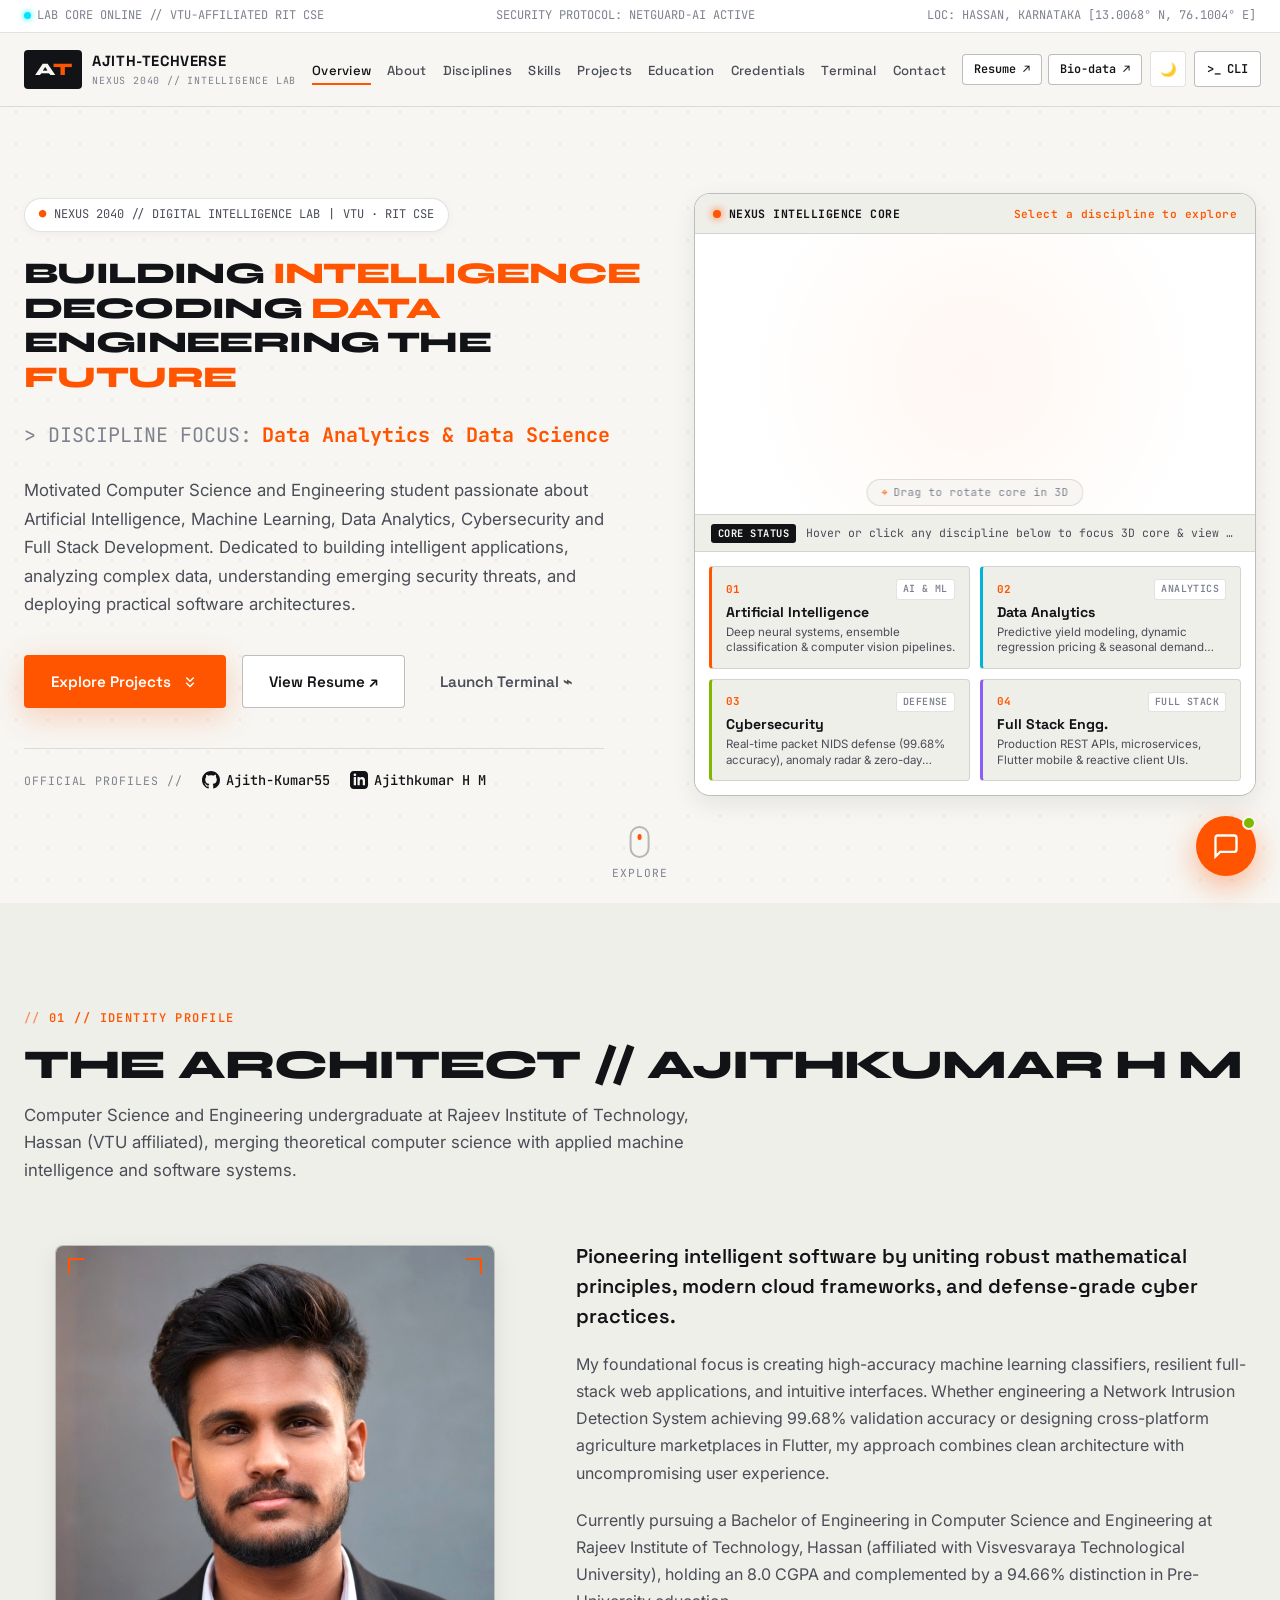
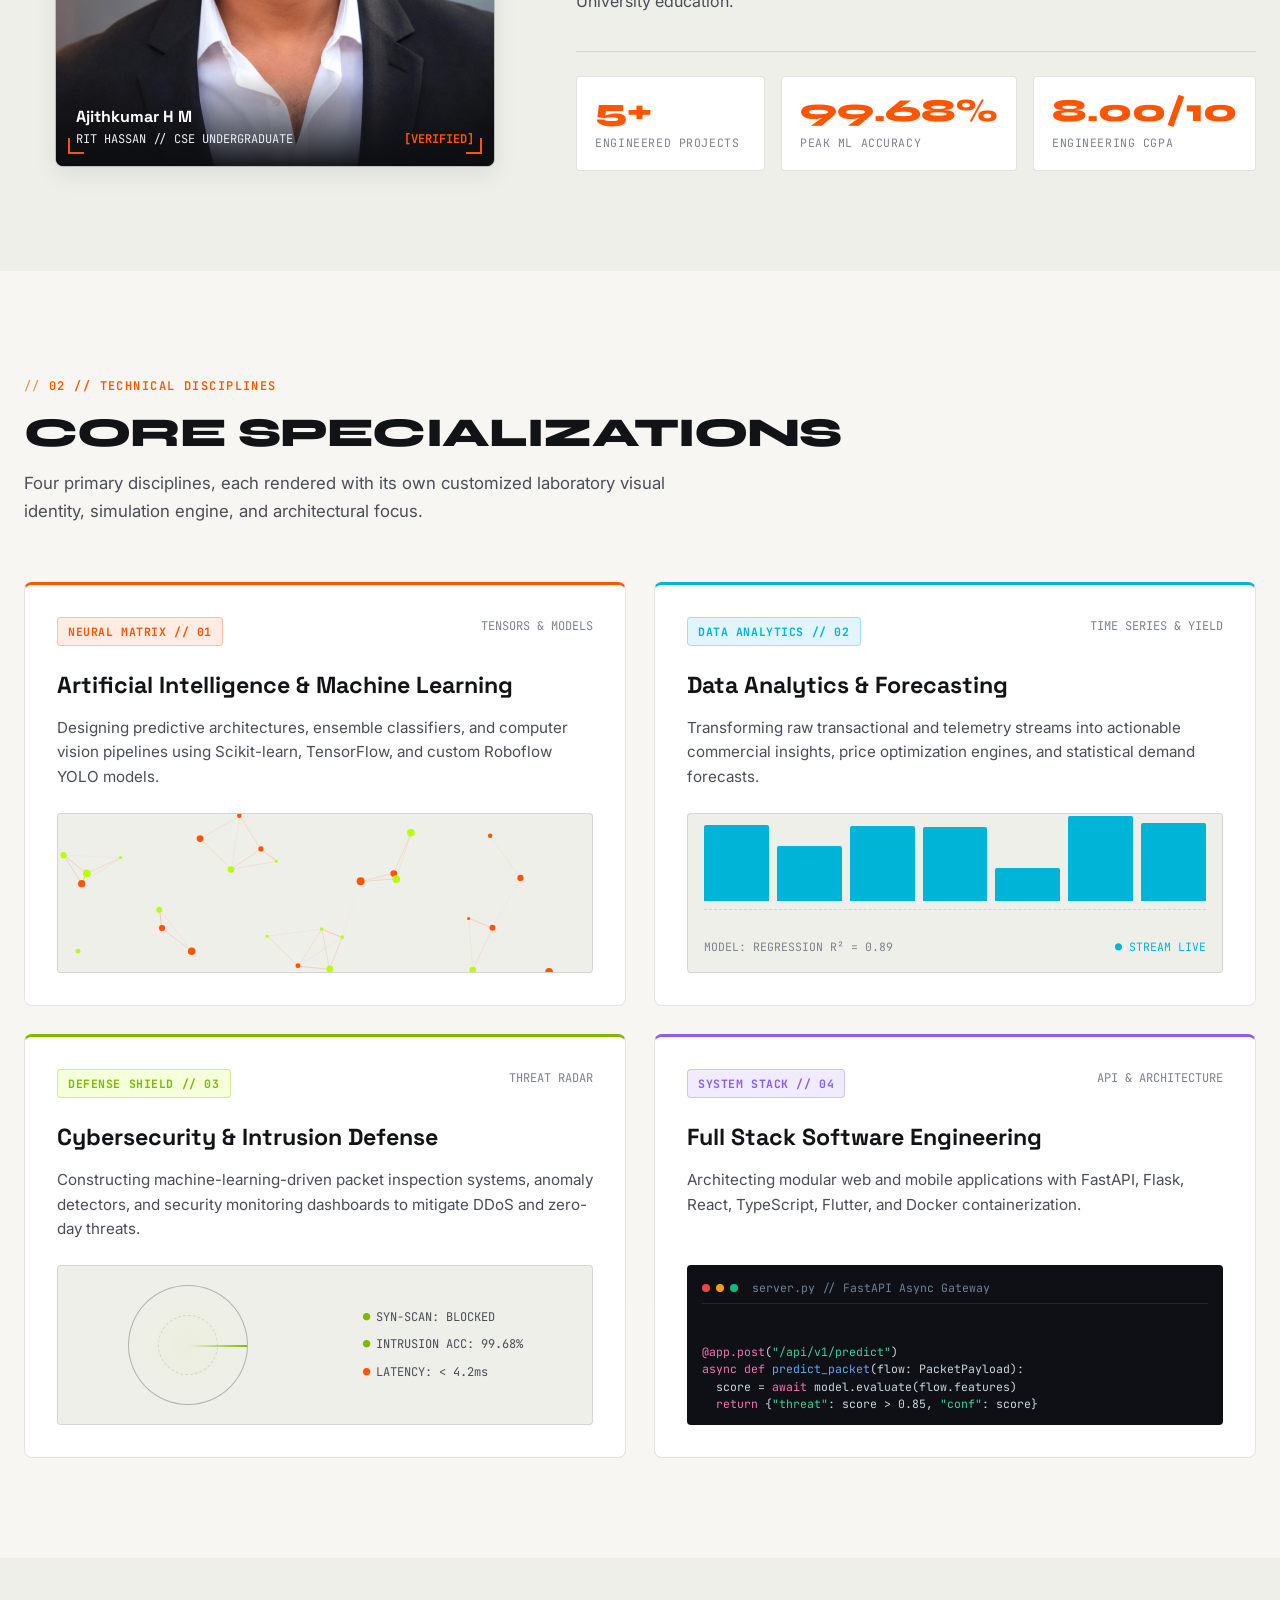
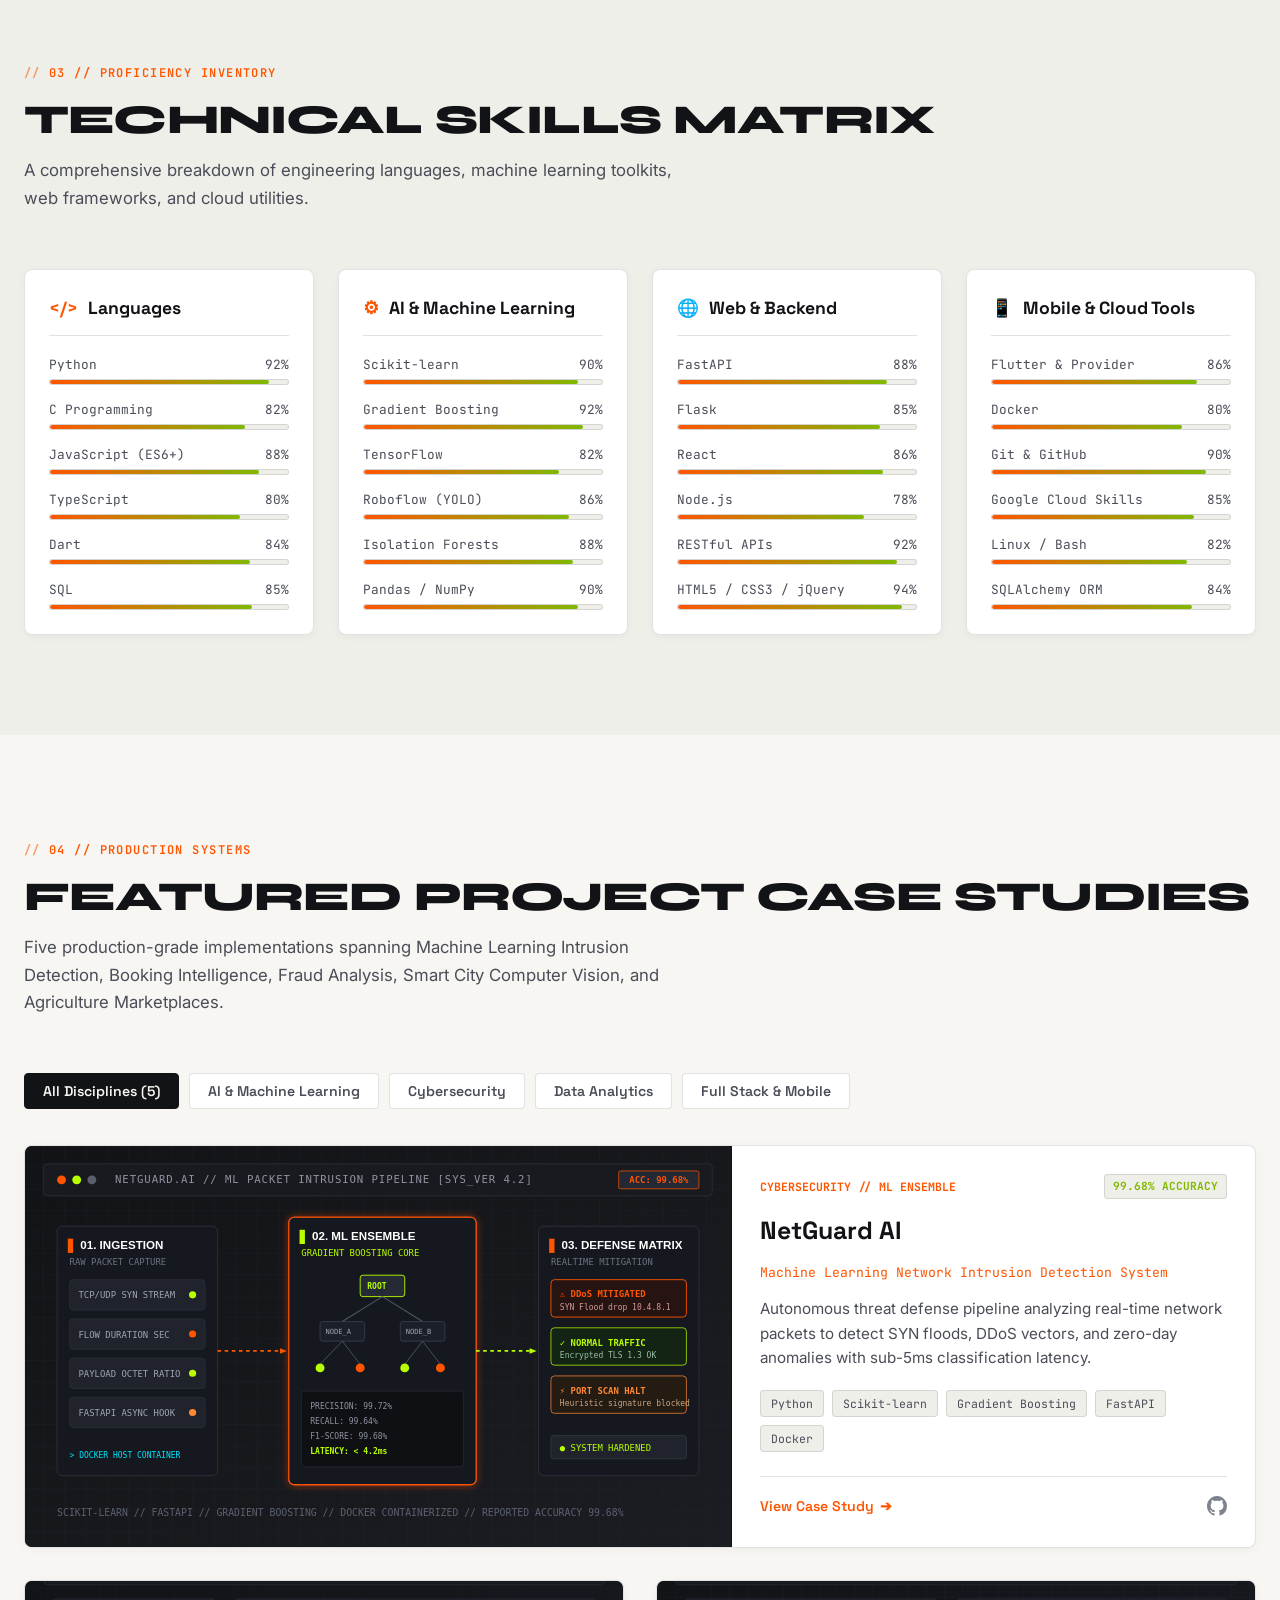
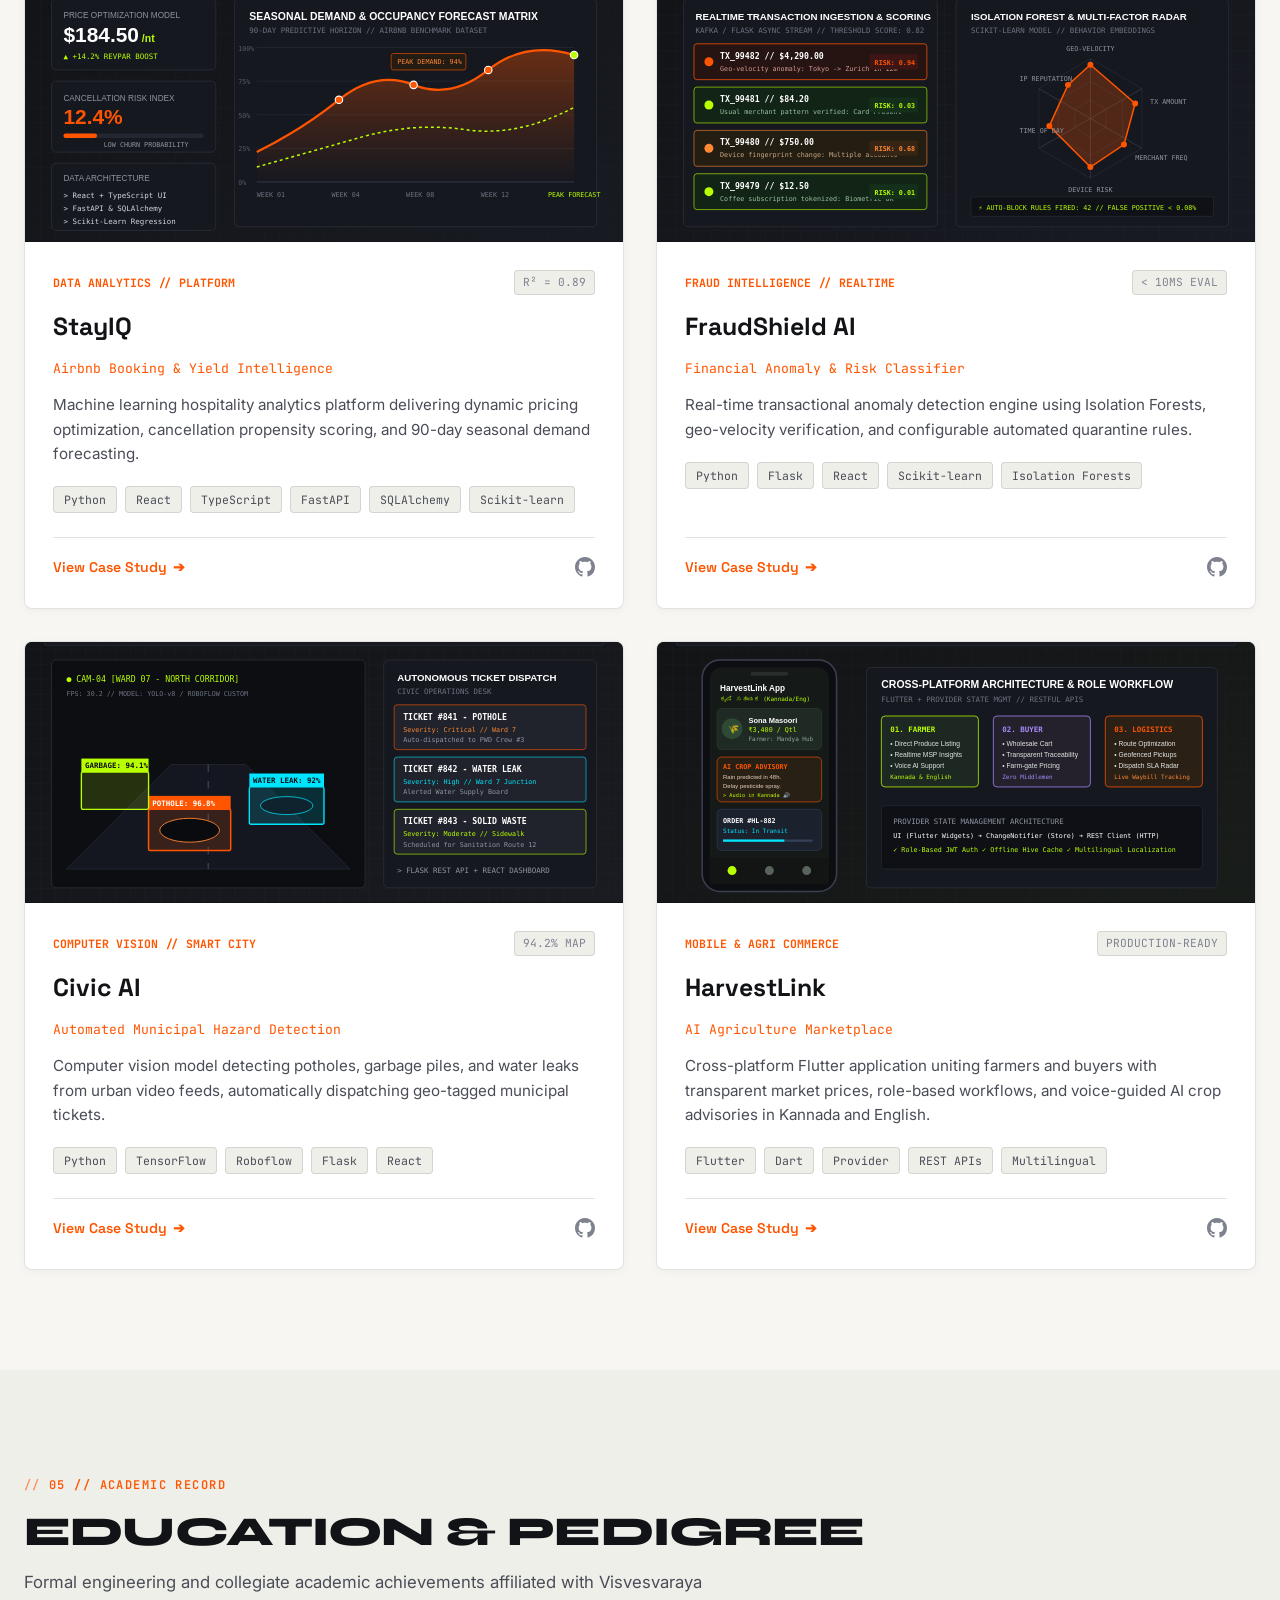
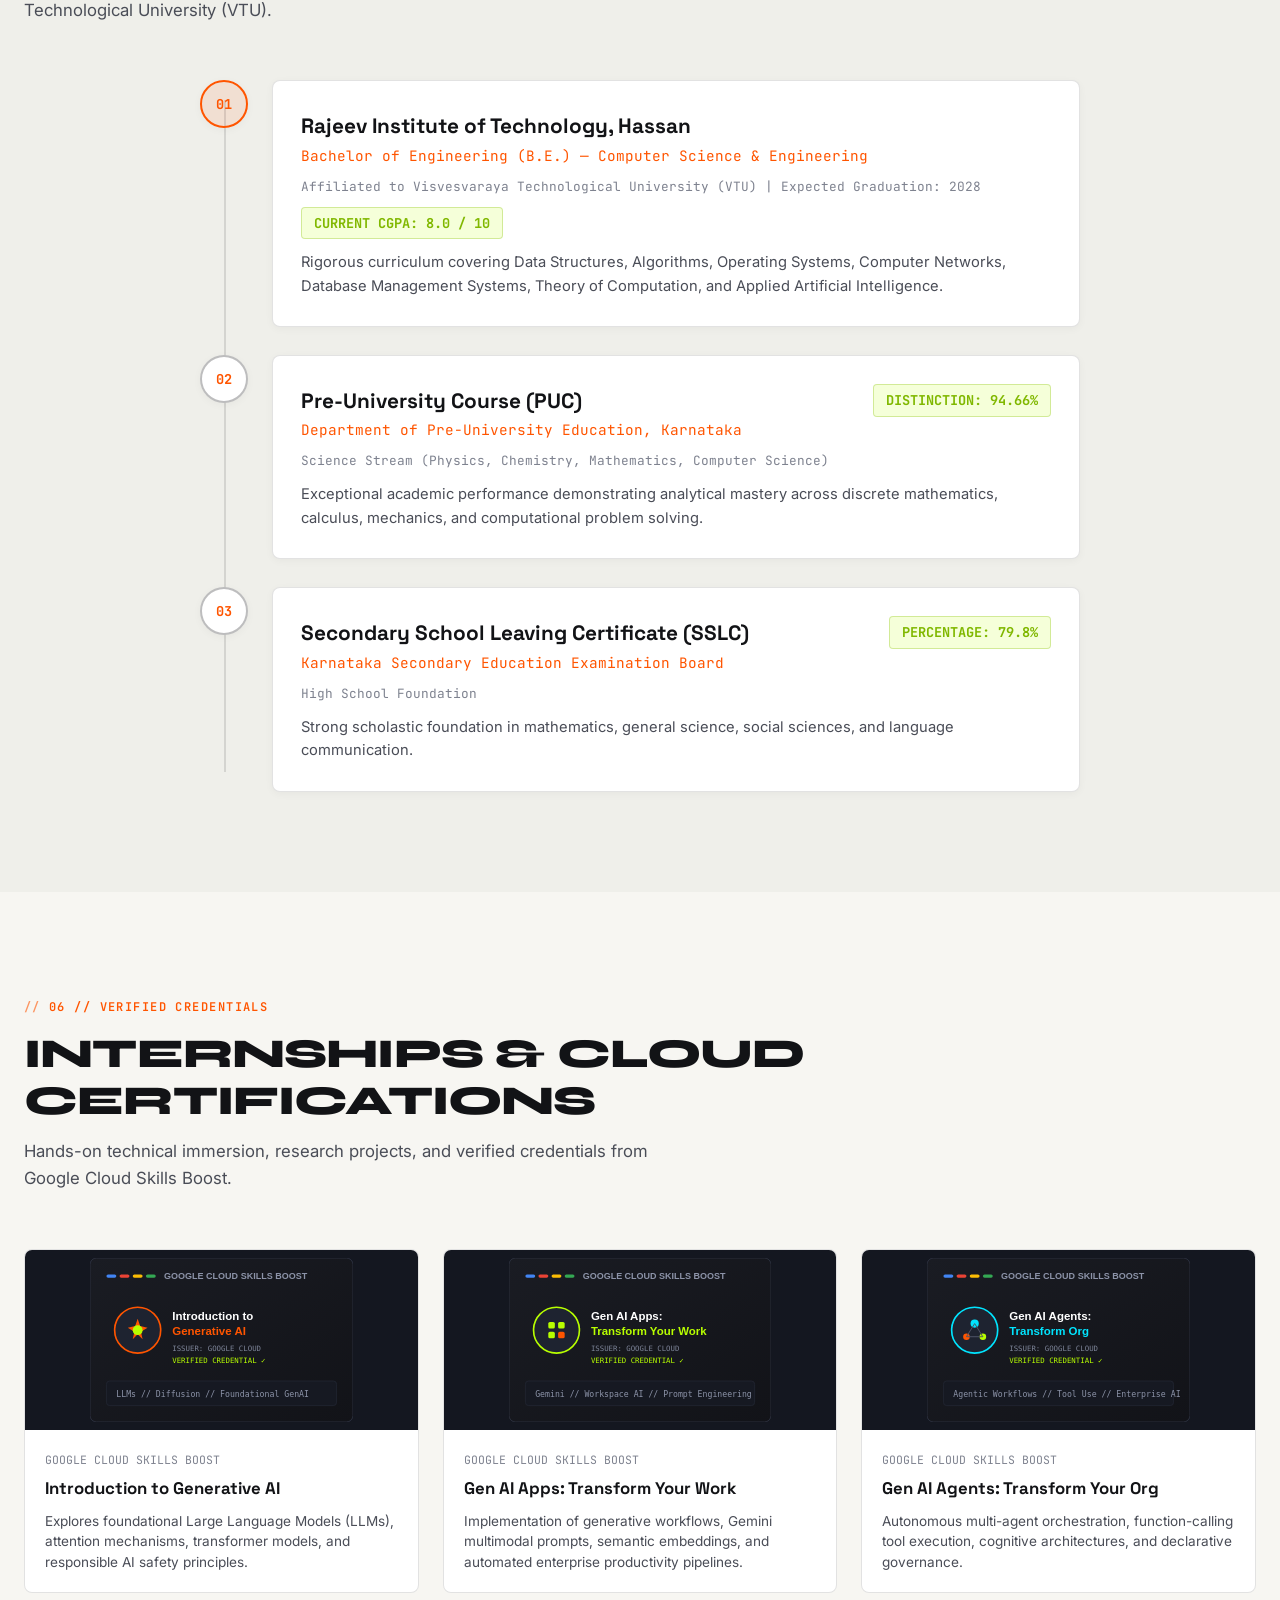
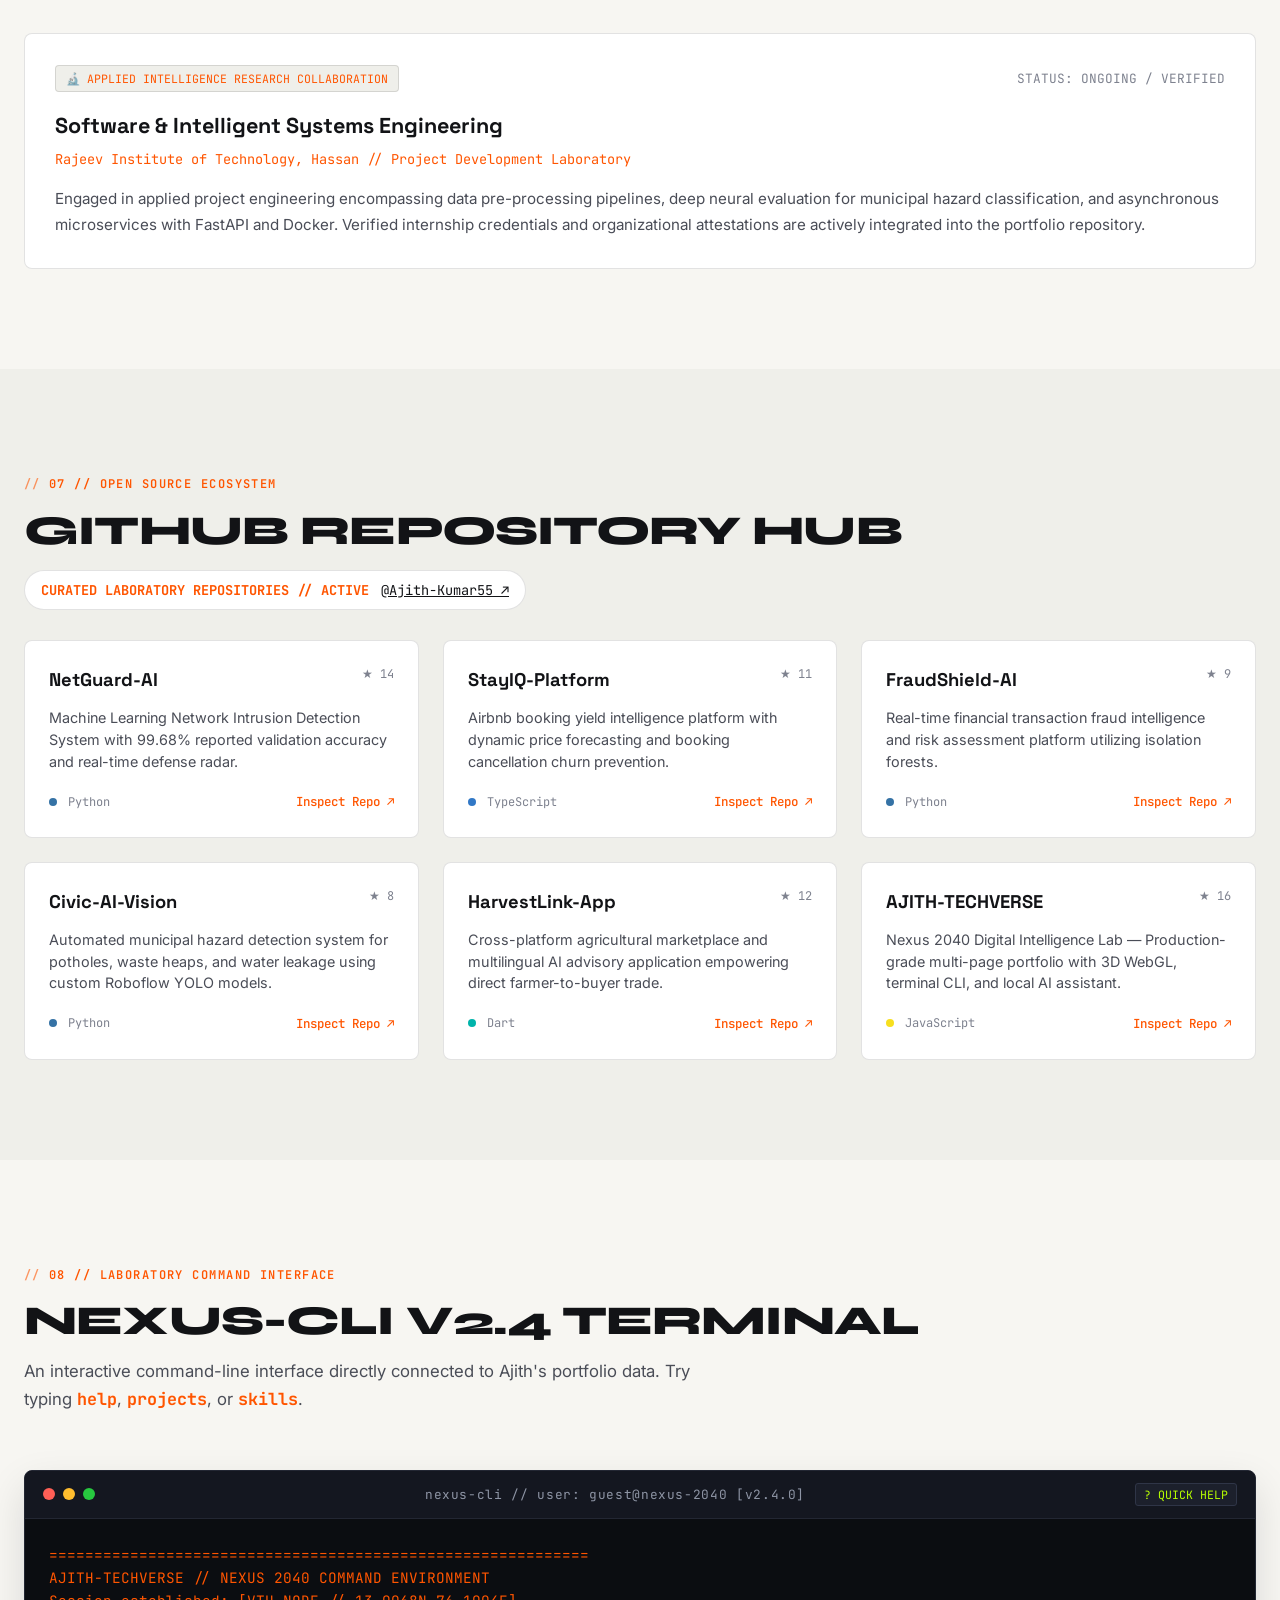
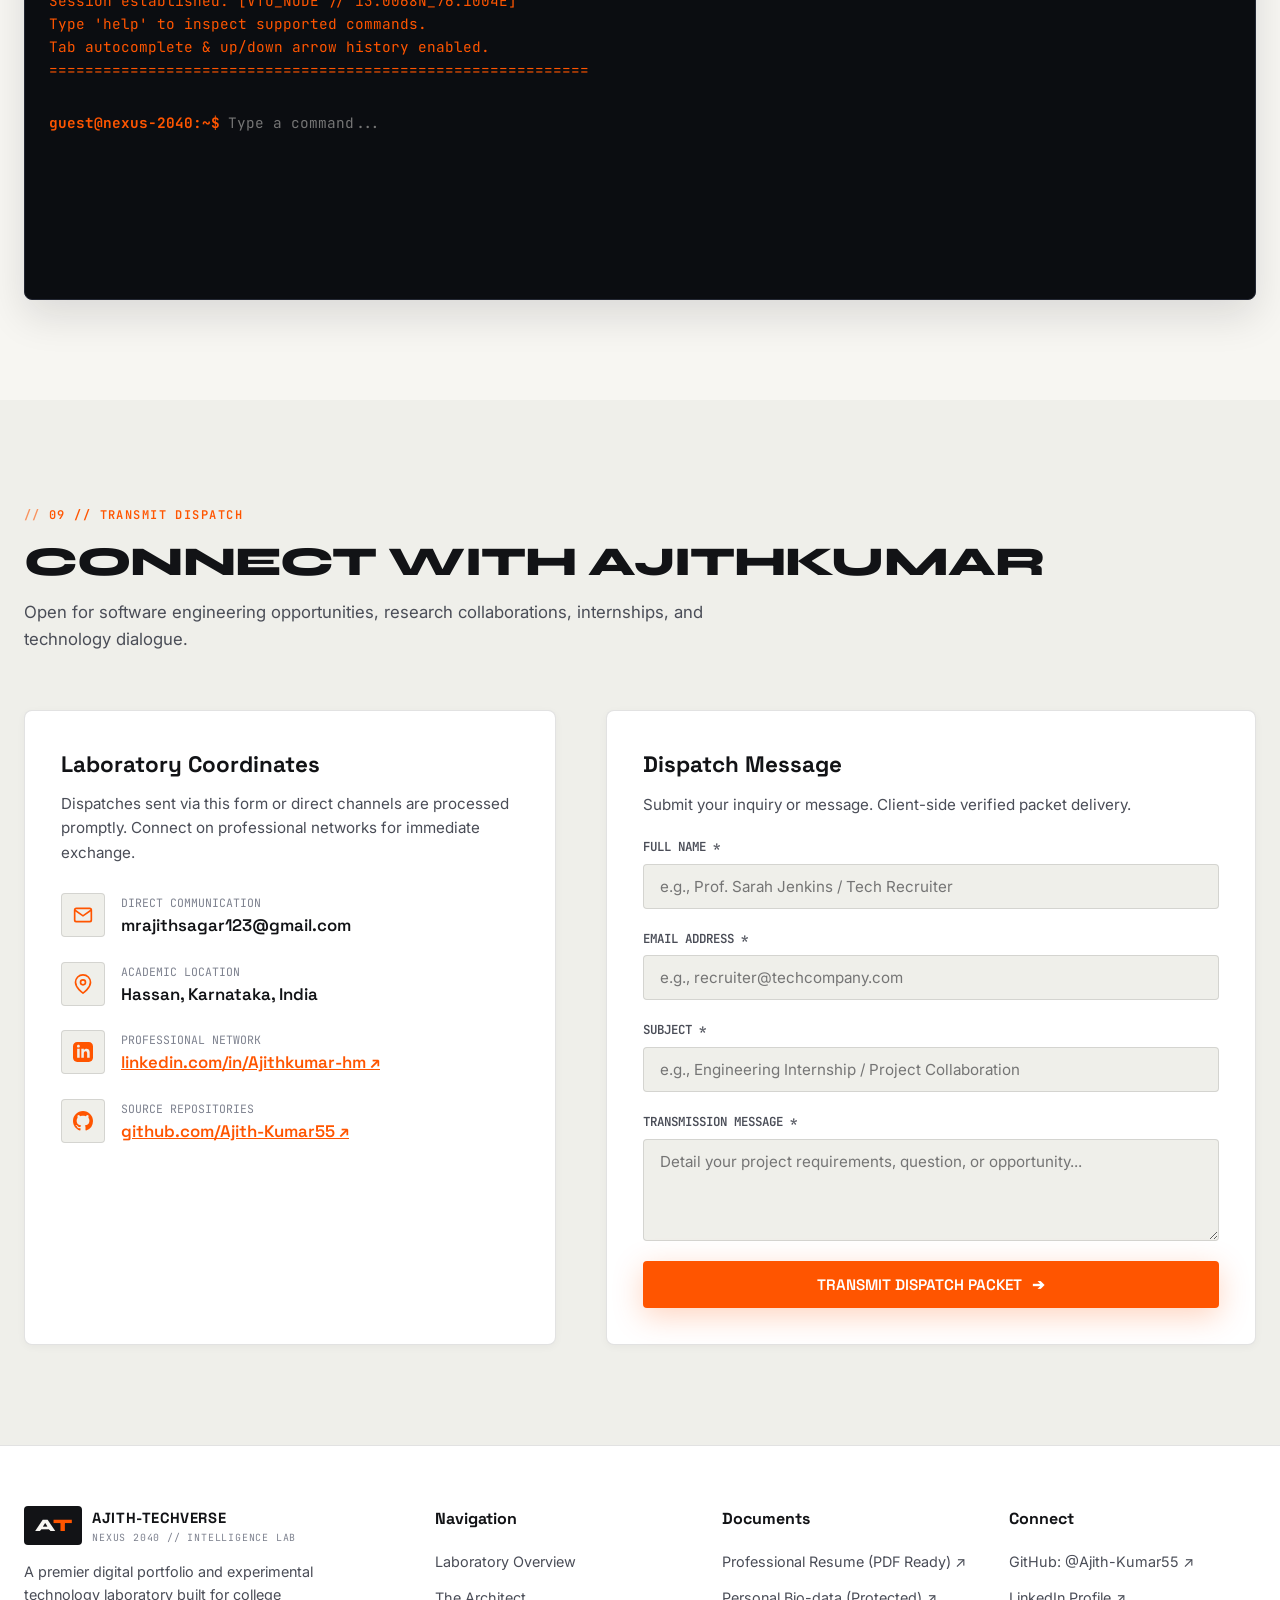
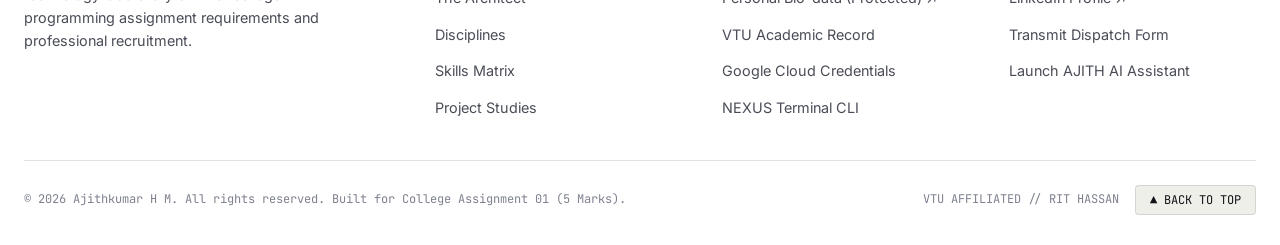
==== commit 5932efb3: "Fix EmailJS configuration, SDK loading order, v4 options signature, and cache-buster" ====
--- a/index.html
+++ b/index.html
@@ -1300,6 +1300,6 @@
   <script src="js/terminal.js"></script>
   <script src="js/github.js"></script>
   <script src="js/chatbot.js"></script>
-  <script src="js/main.js?v=2.3"></script>
+  <script src="js/main.js?v=2.4"></script>
 </body>
 </html>
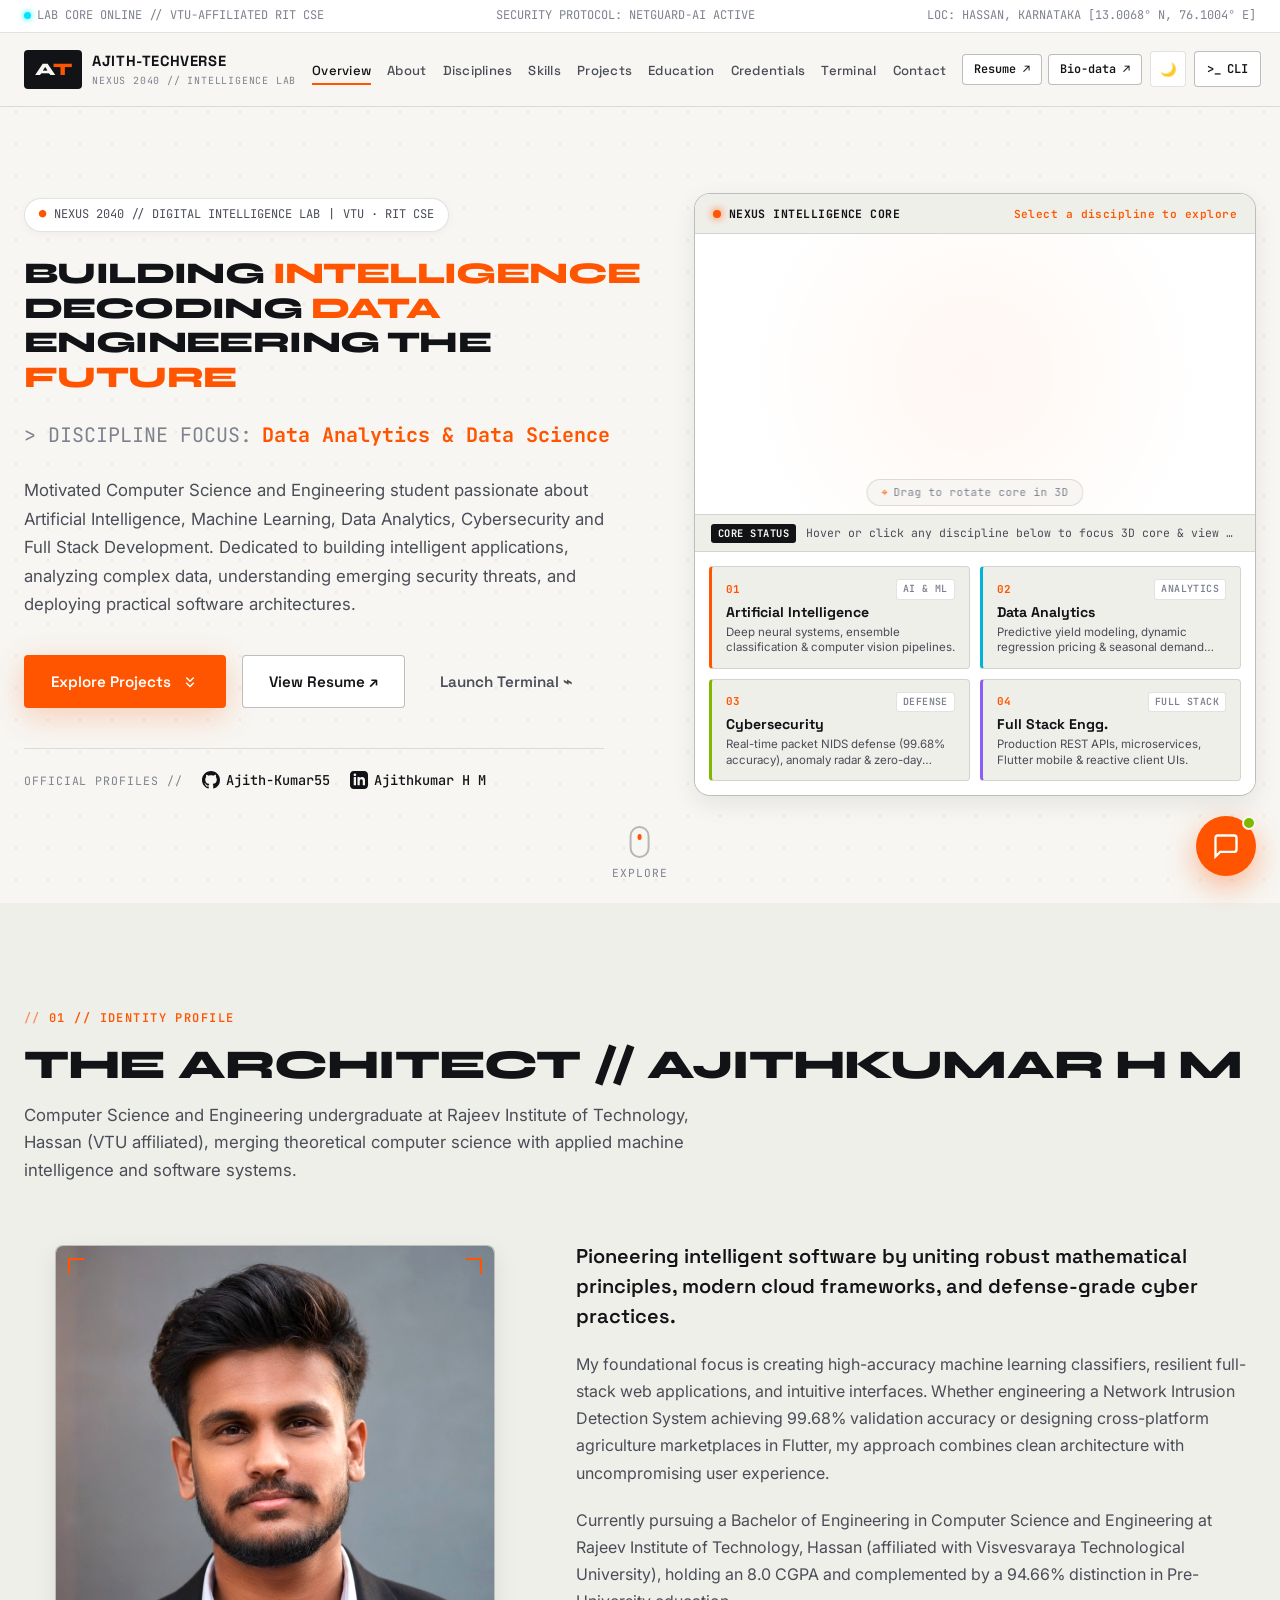
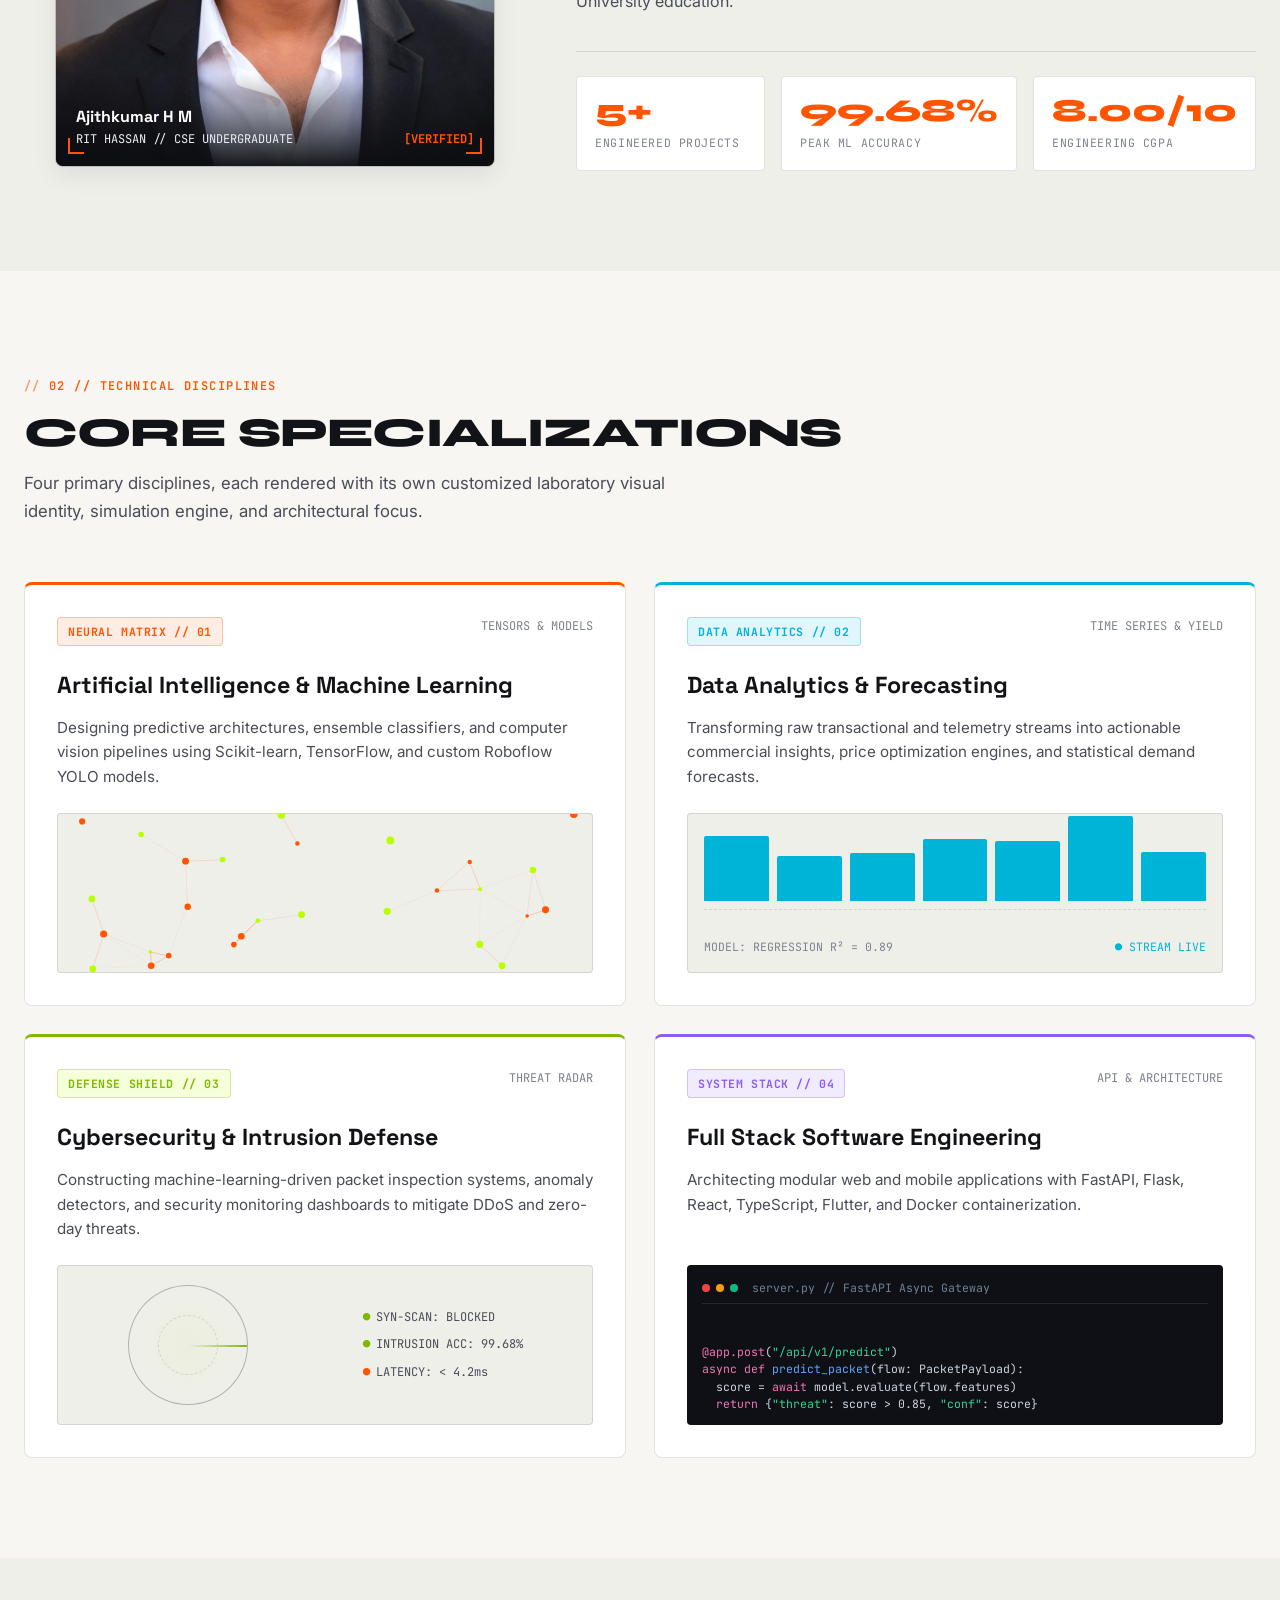
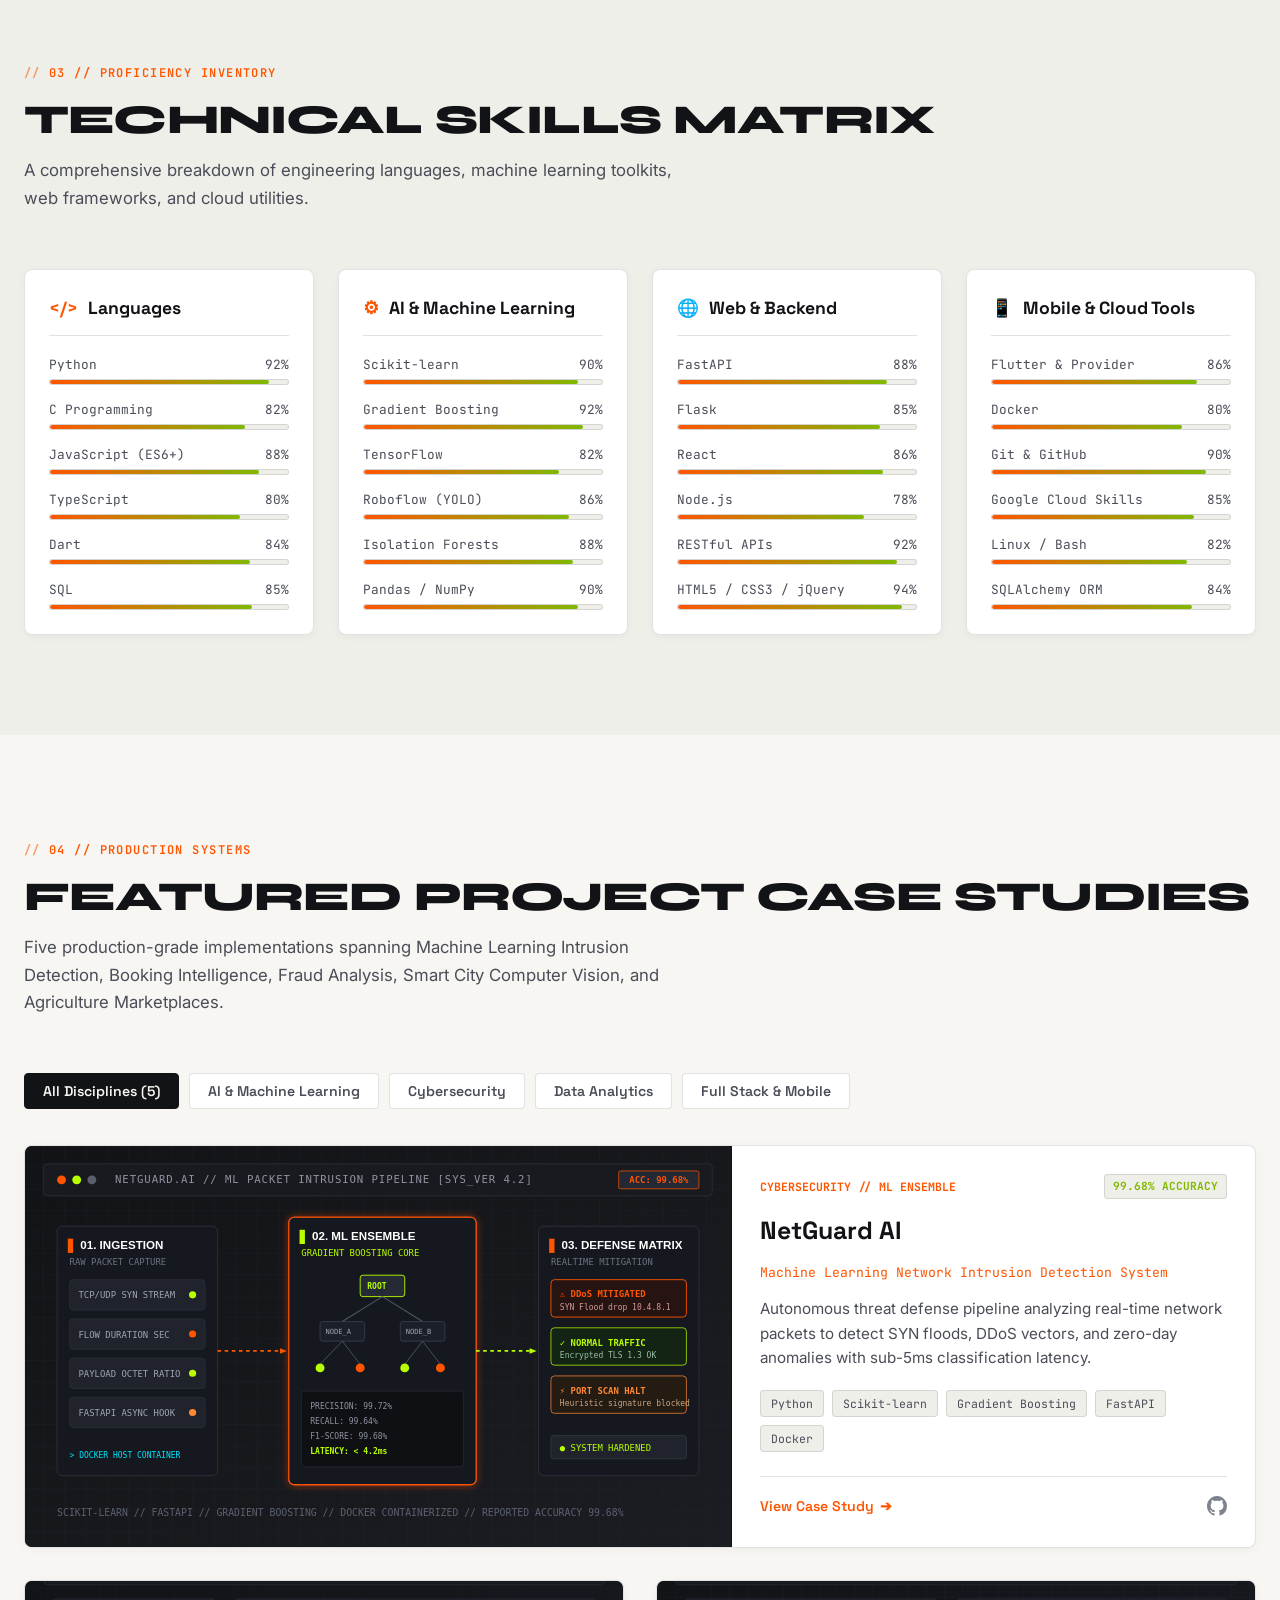
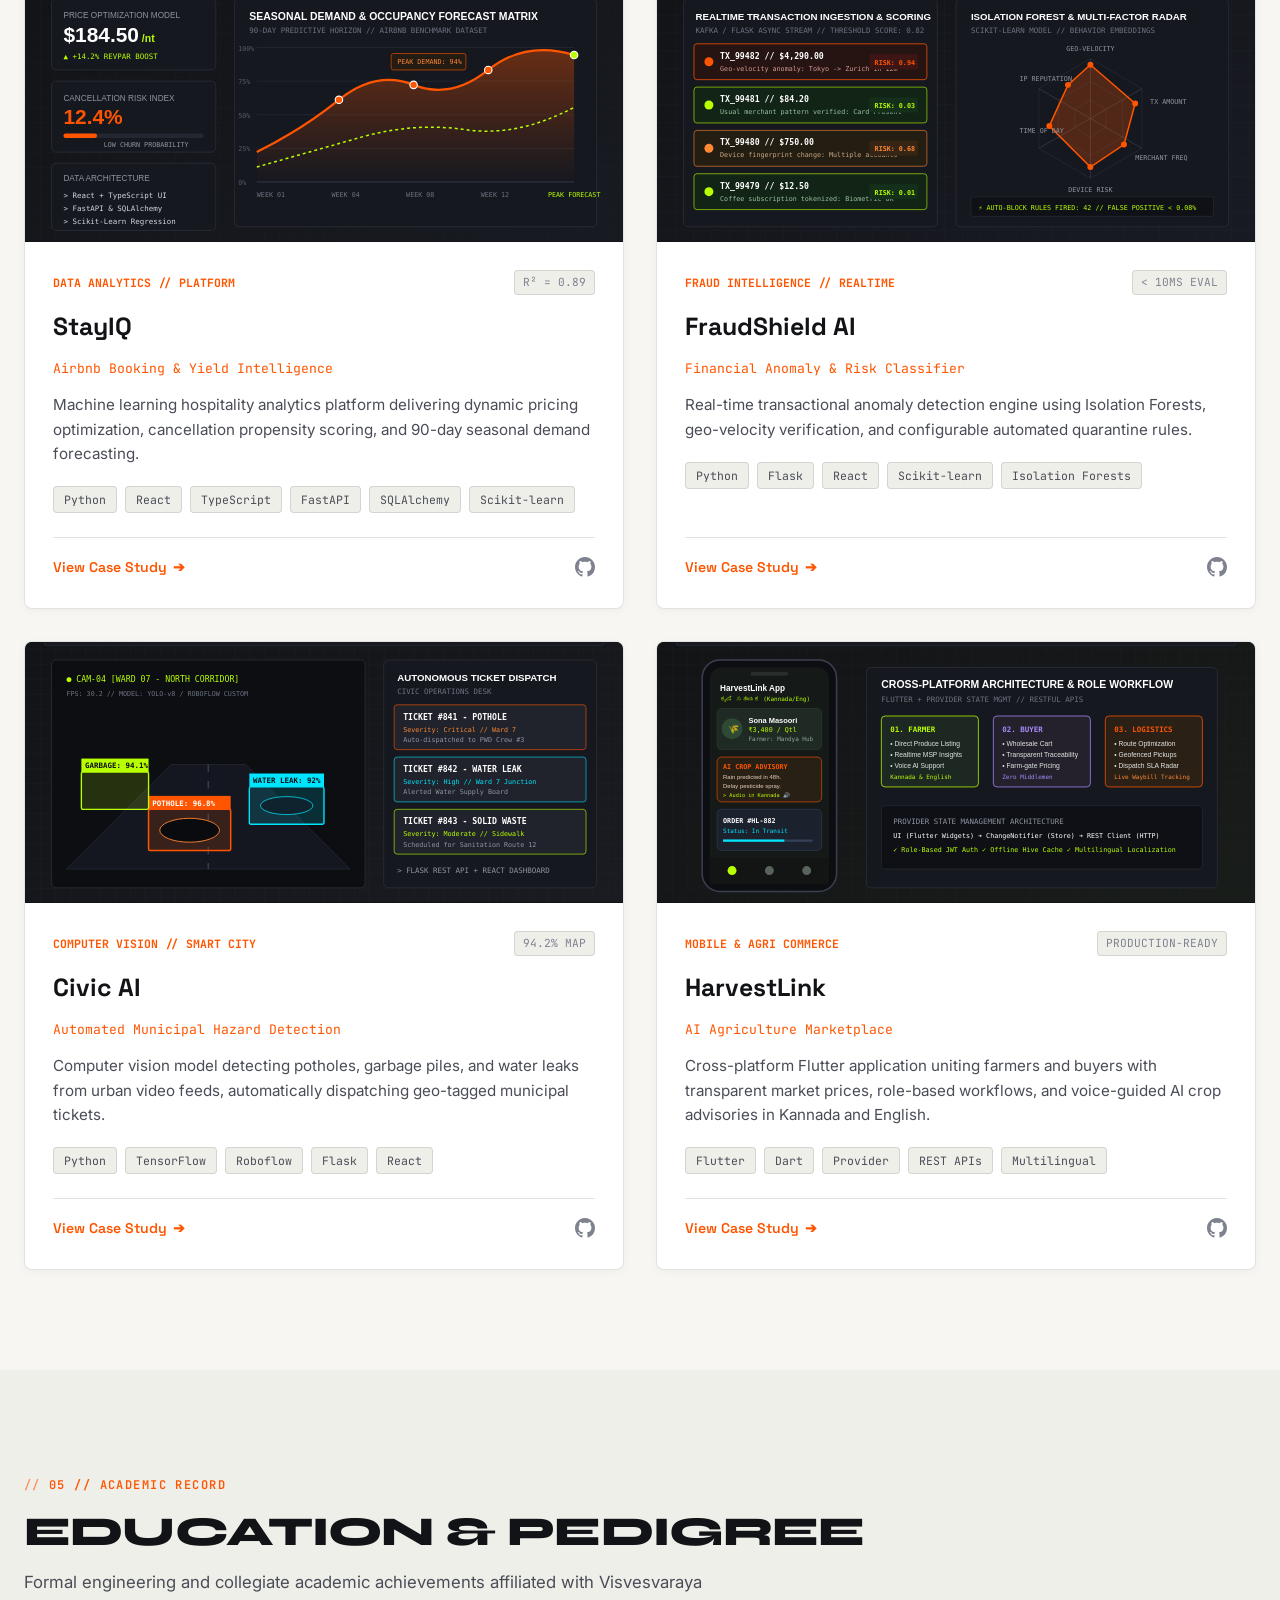
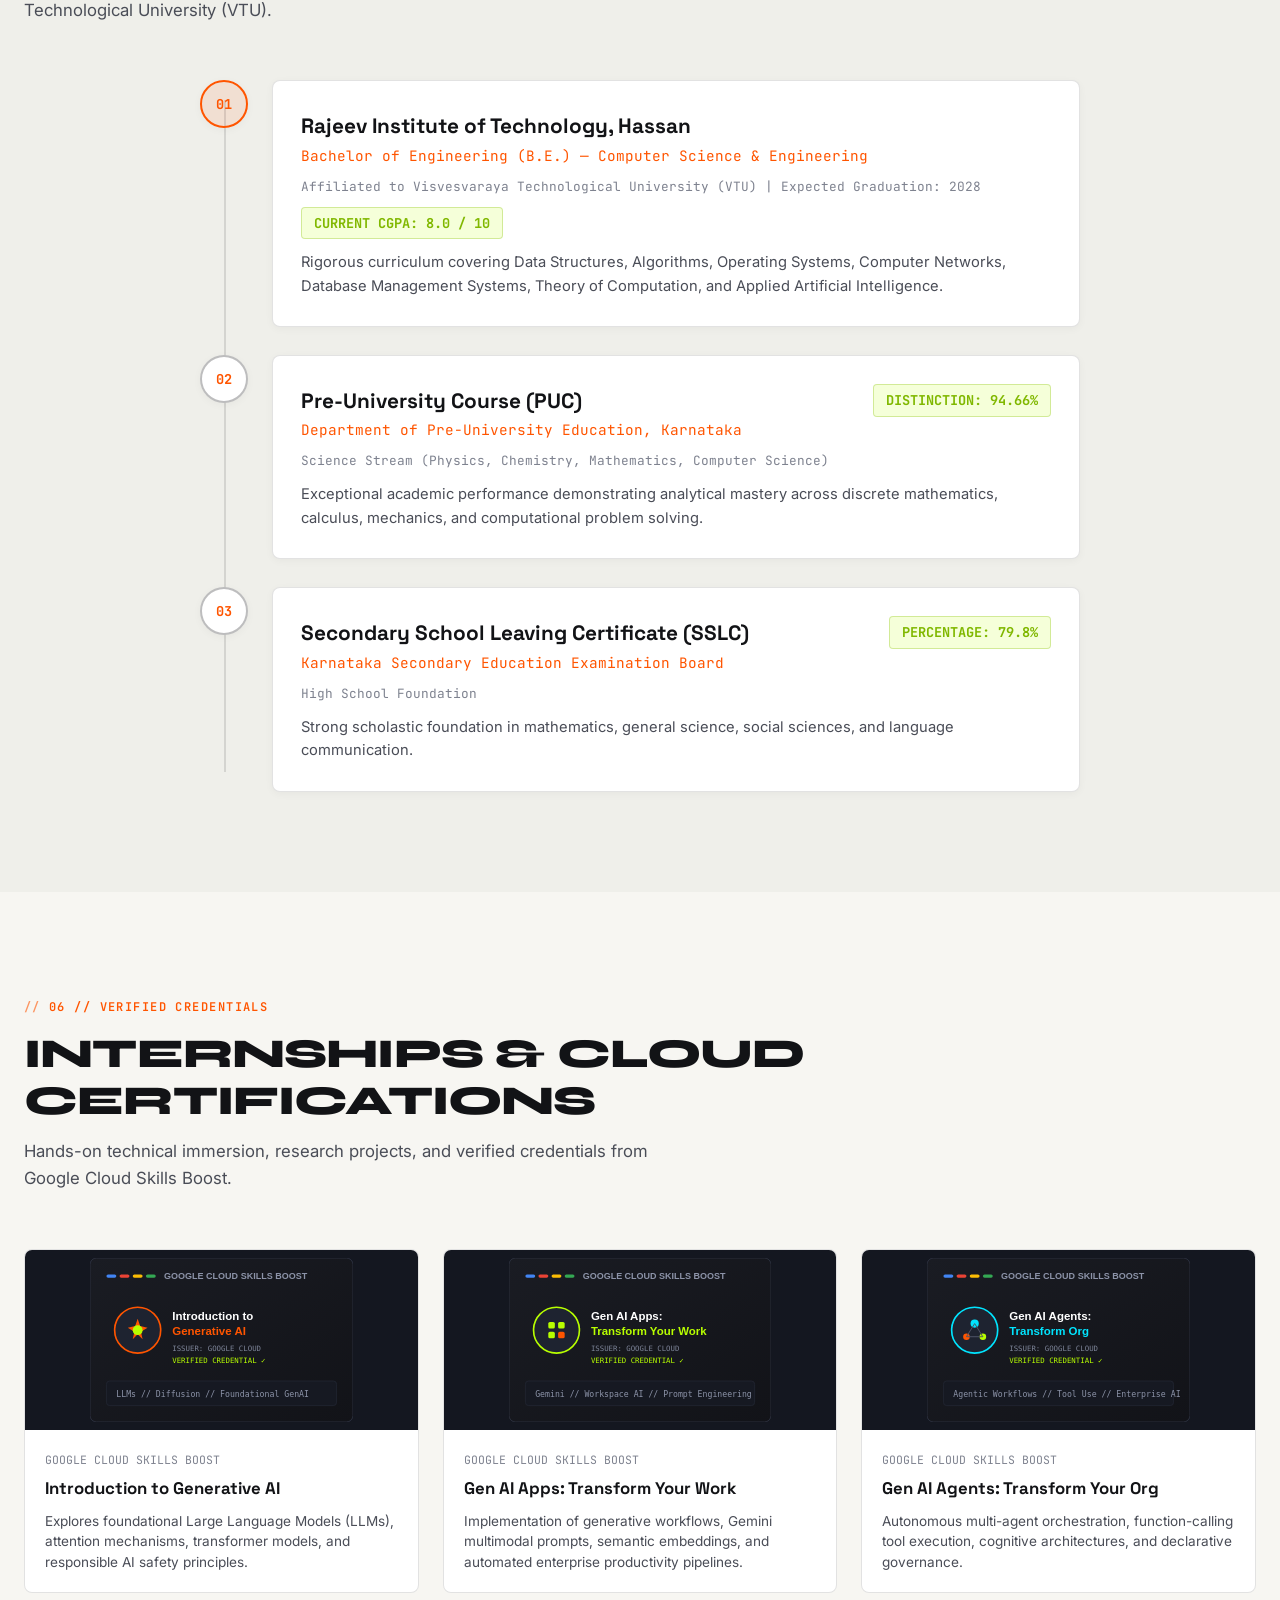
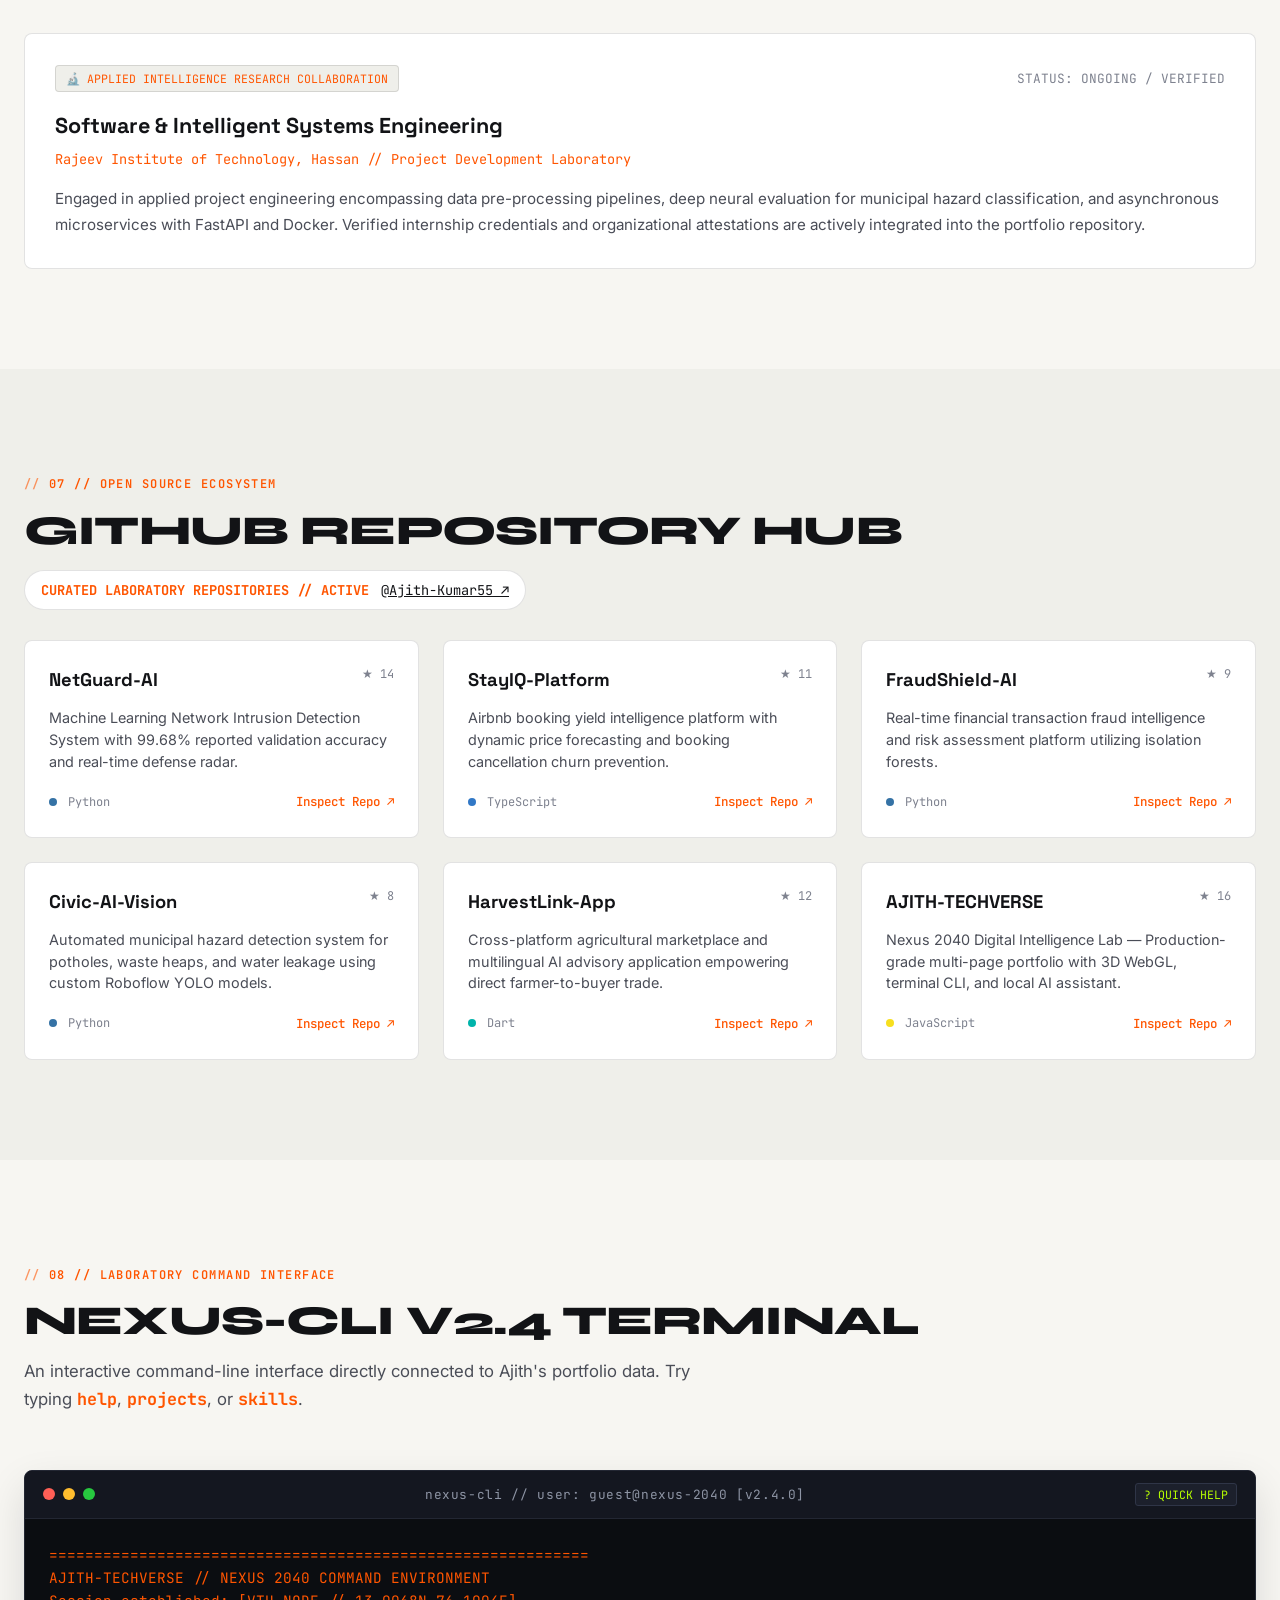
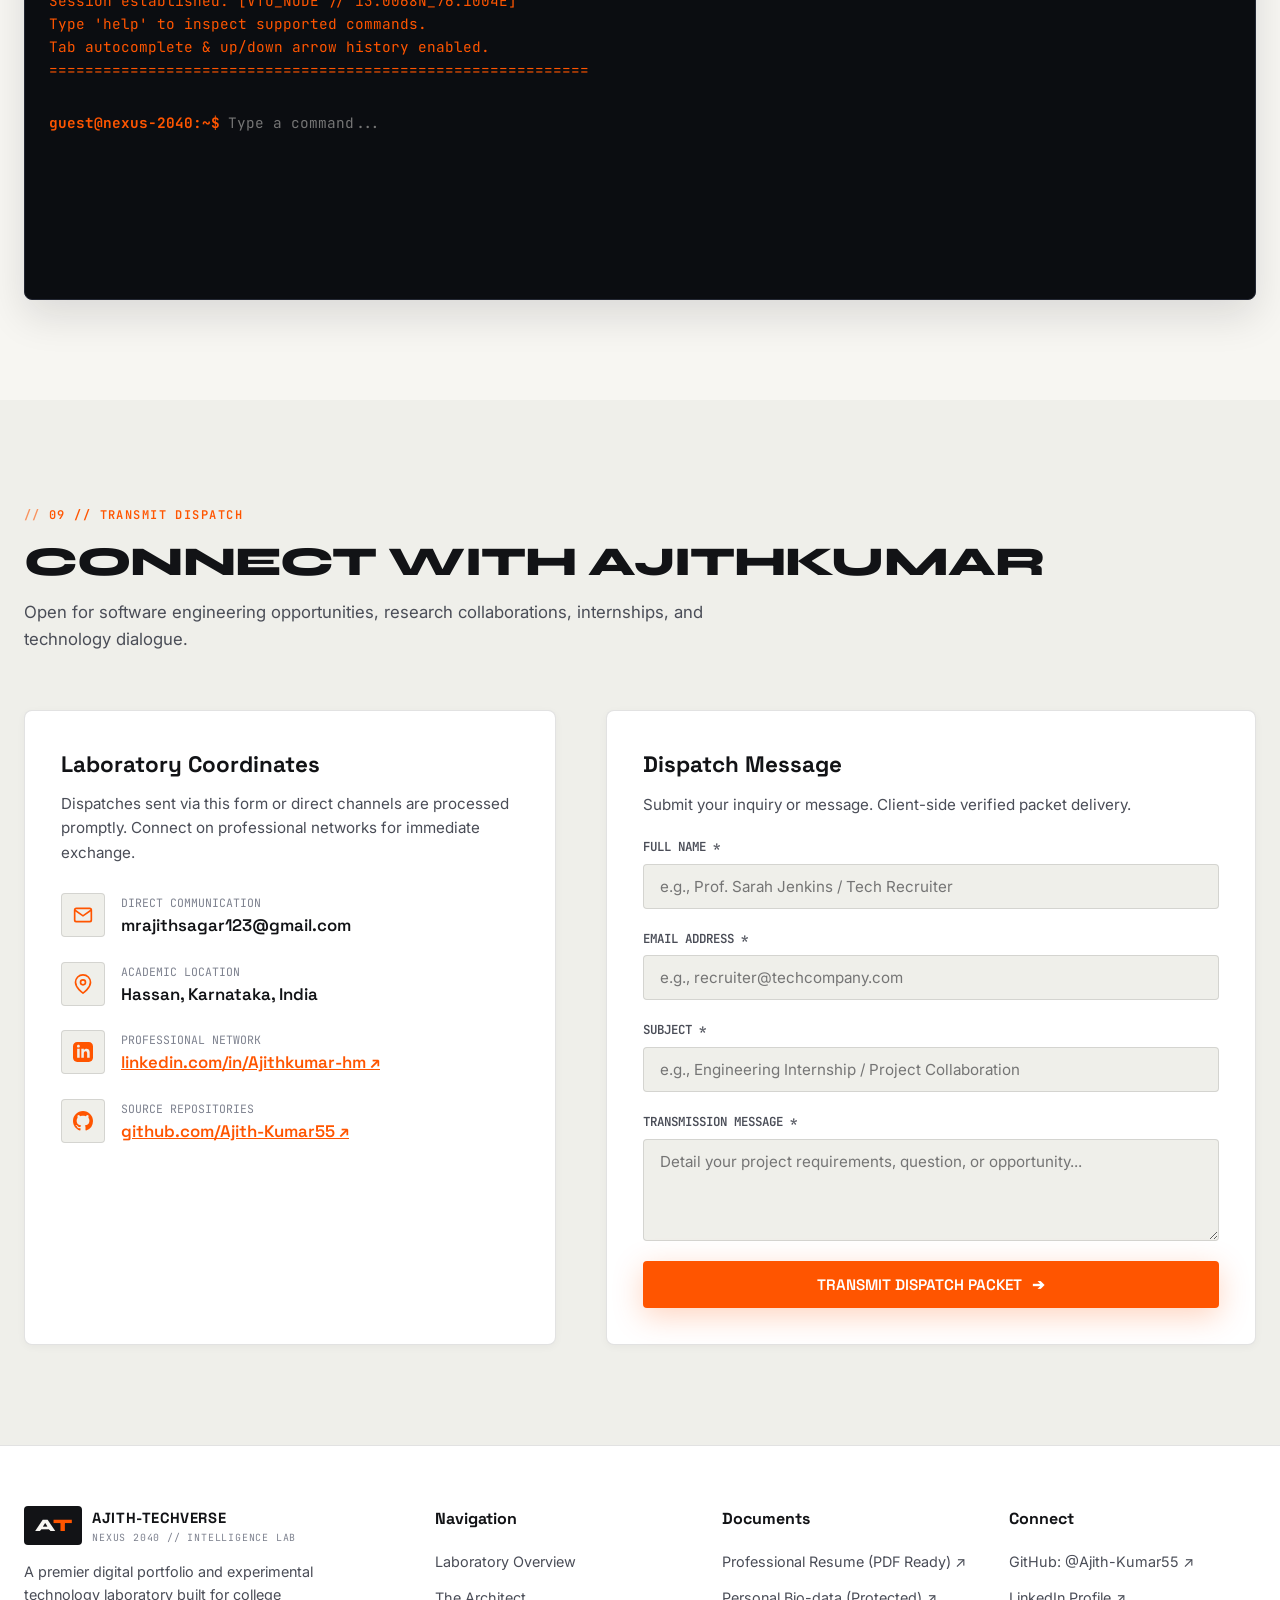
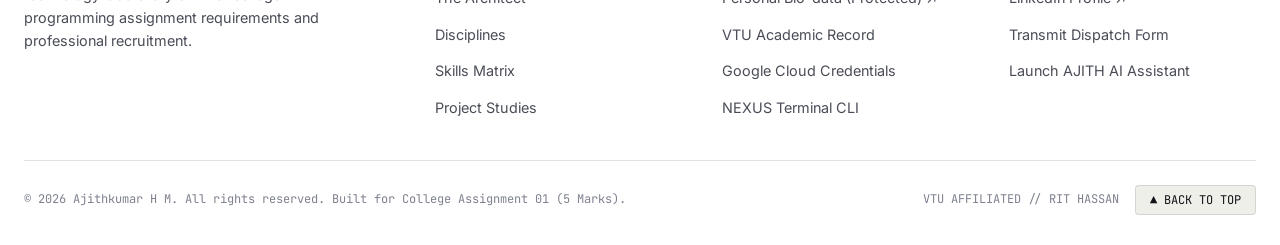
==== commit 89e947aa: "Update EmailJS Template ID to template_goeixeb and bump cache buster to v=2.5" ====
--- a/index.html
+++ b/index.html
@@ -1300,6 +1300,6 @@
   <script src="js/terminal.js"></script>
   <script src="js/github.js"></script>
   <script src="js/chatbot.js"></script>
-  <script src="js/main.js?v=2.4"></script>
+  <script src="js/main.js?v=2.5"></script>
 </body>
 </html>
